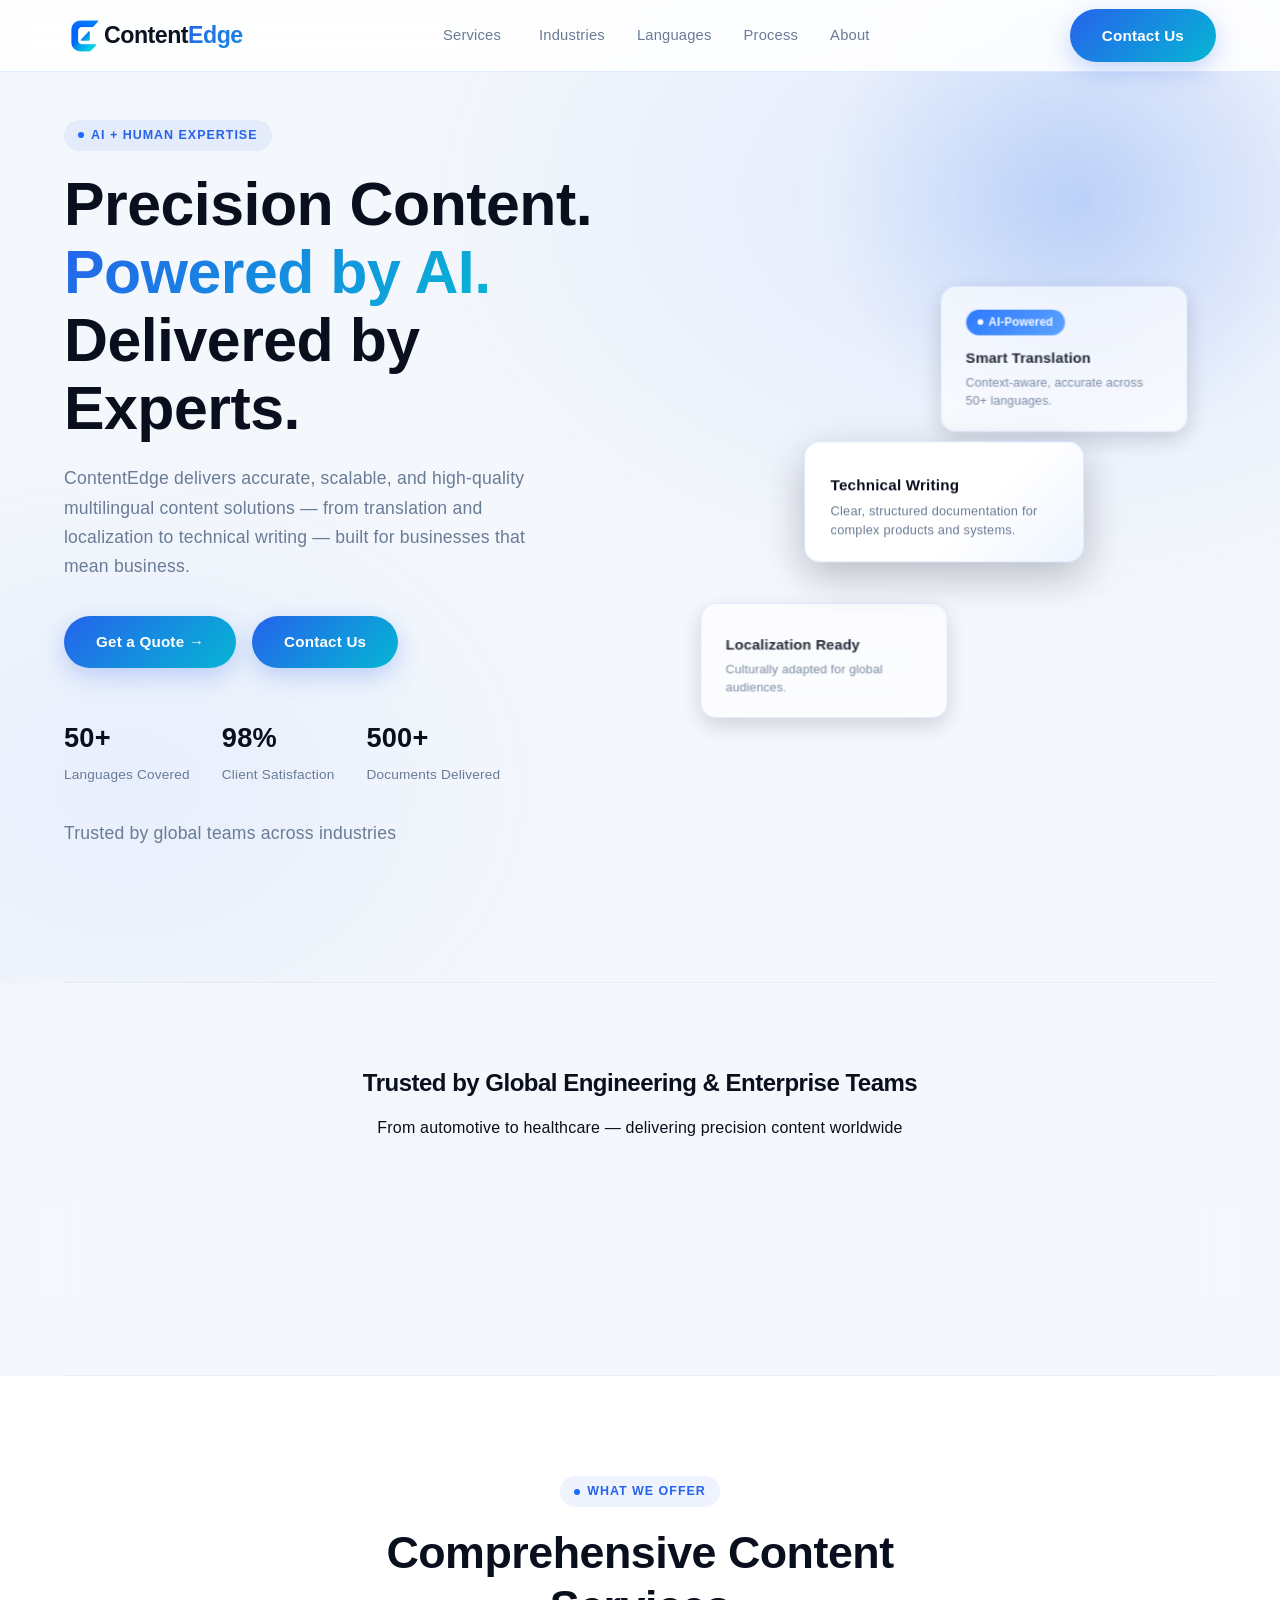
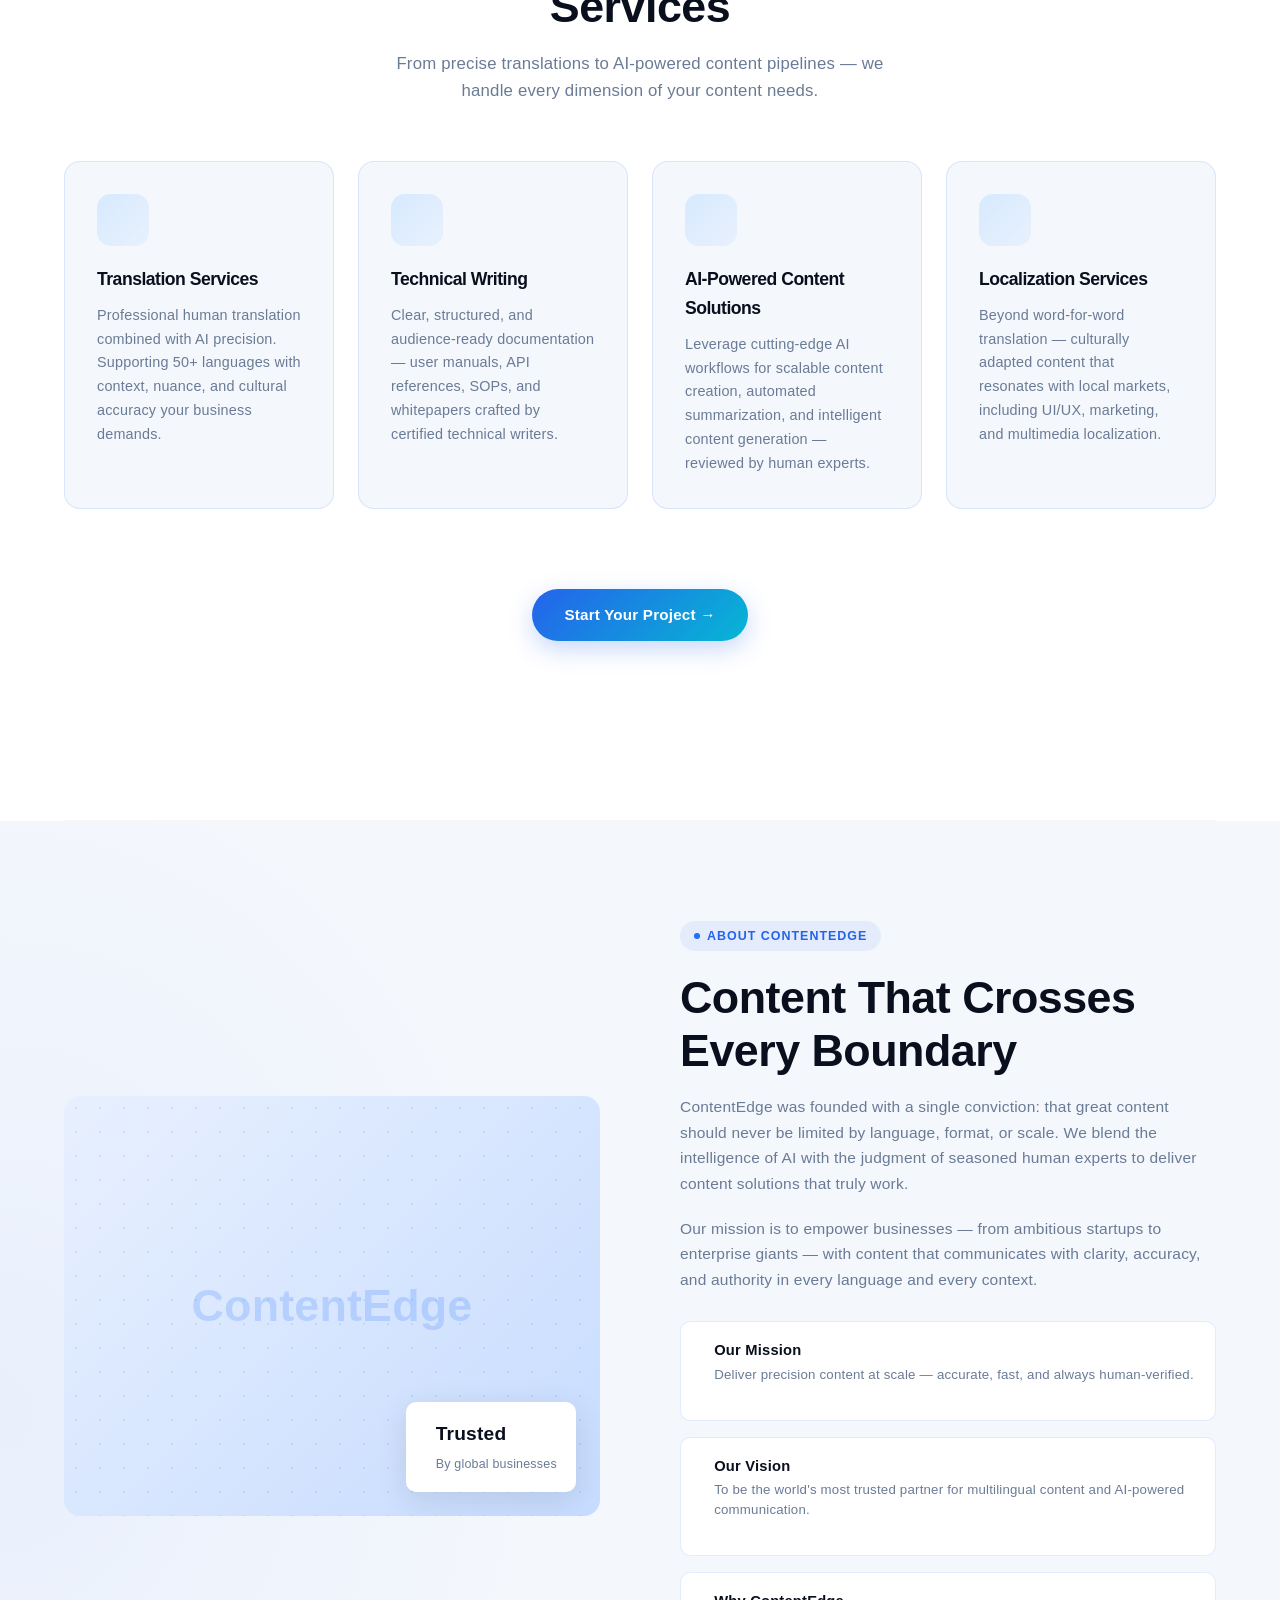
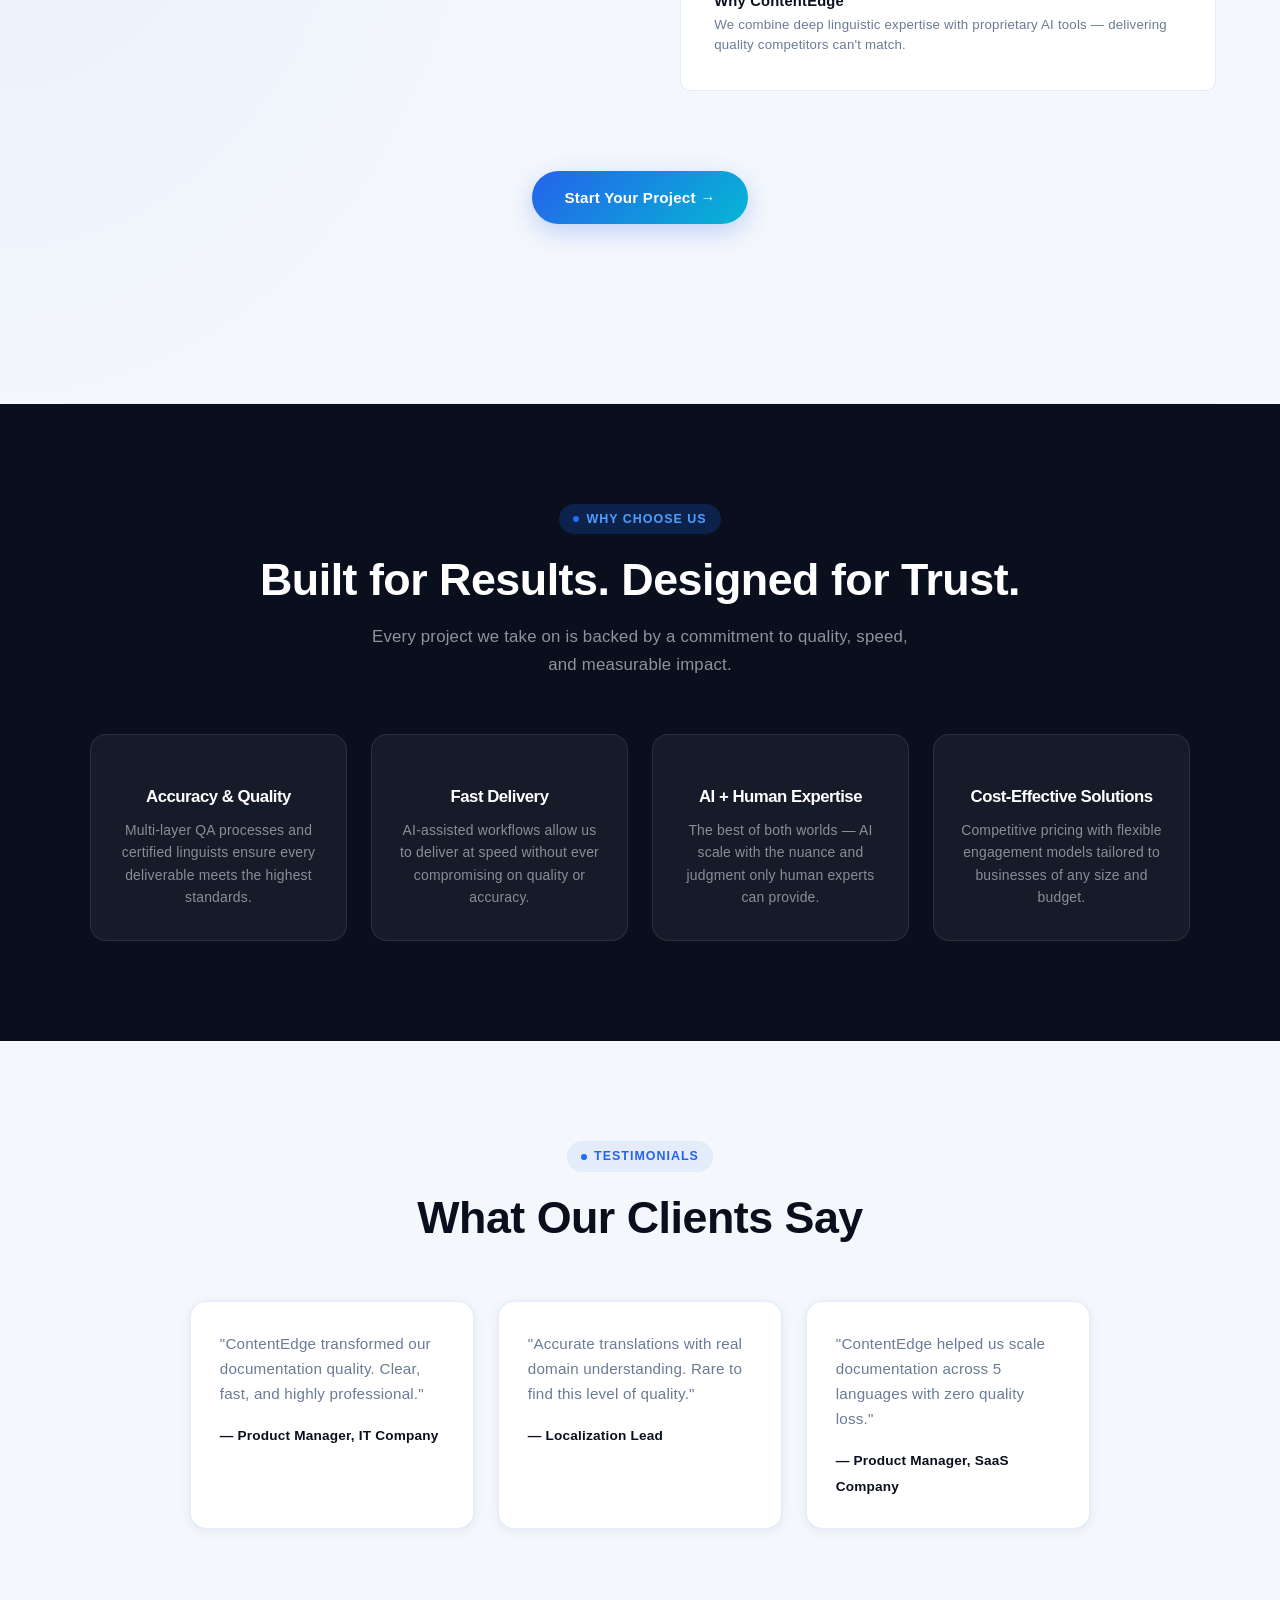
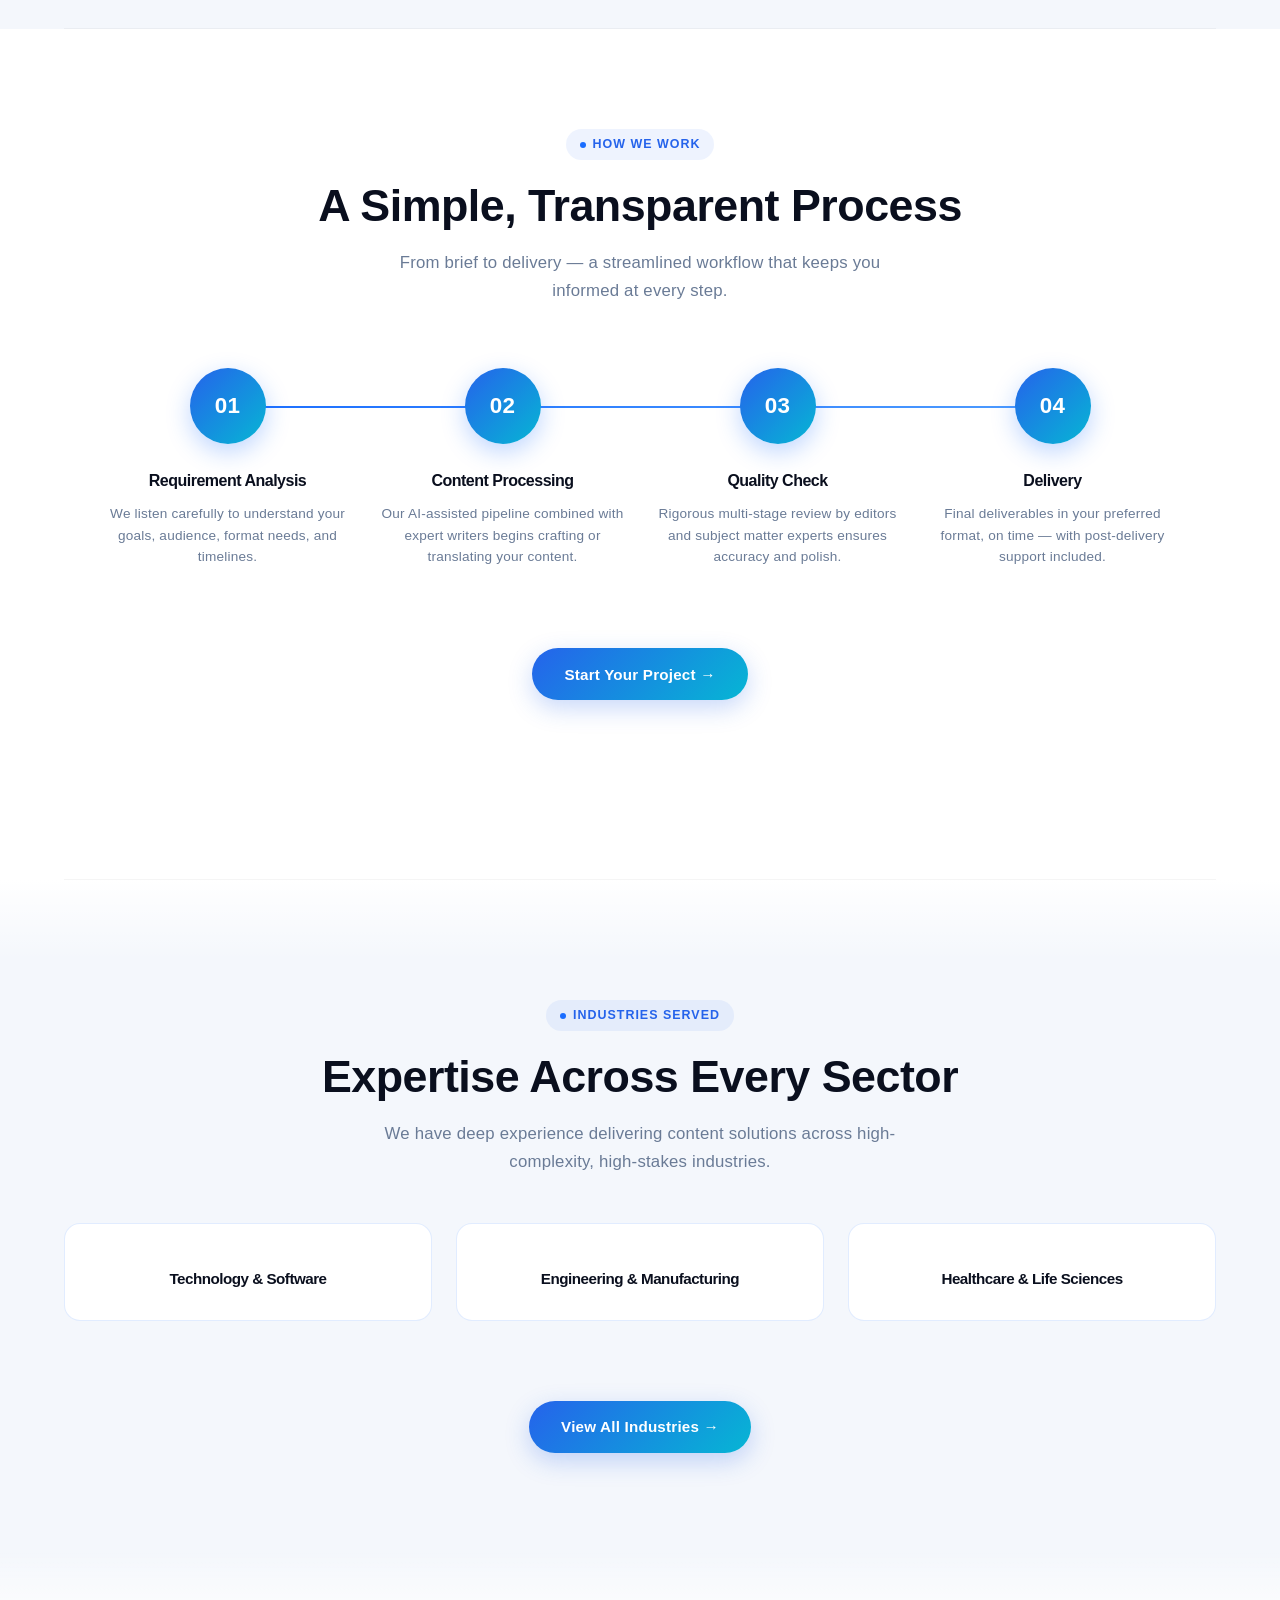
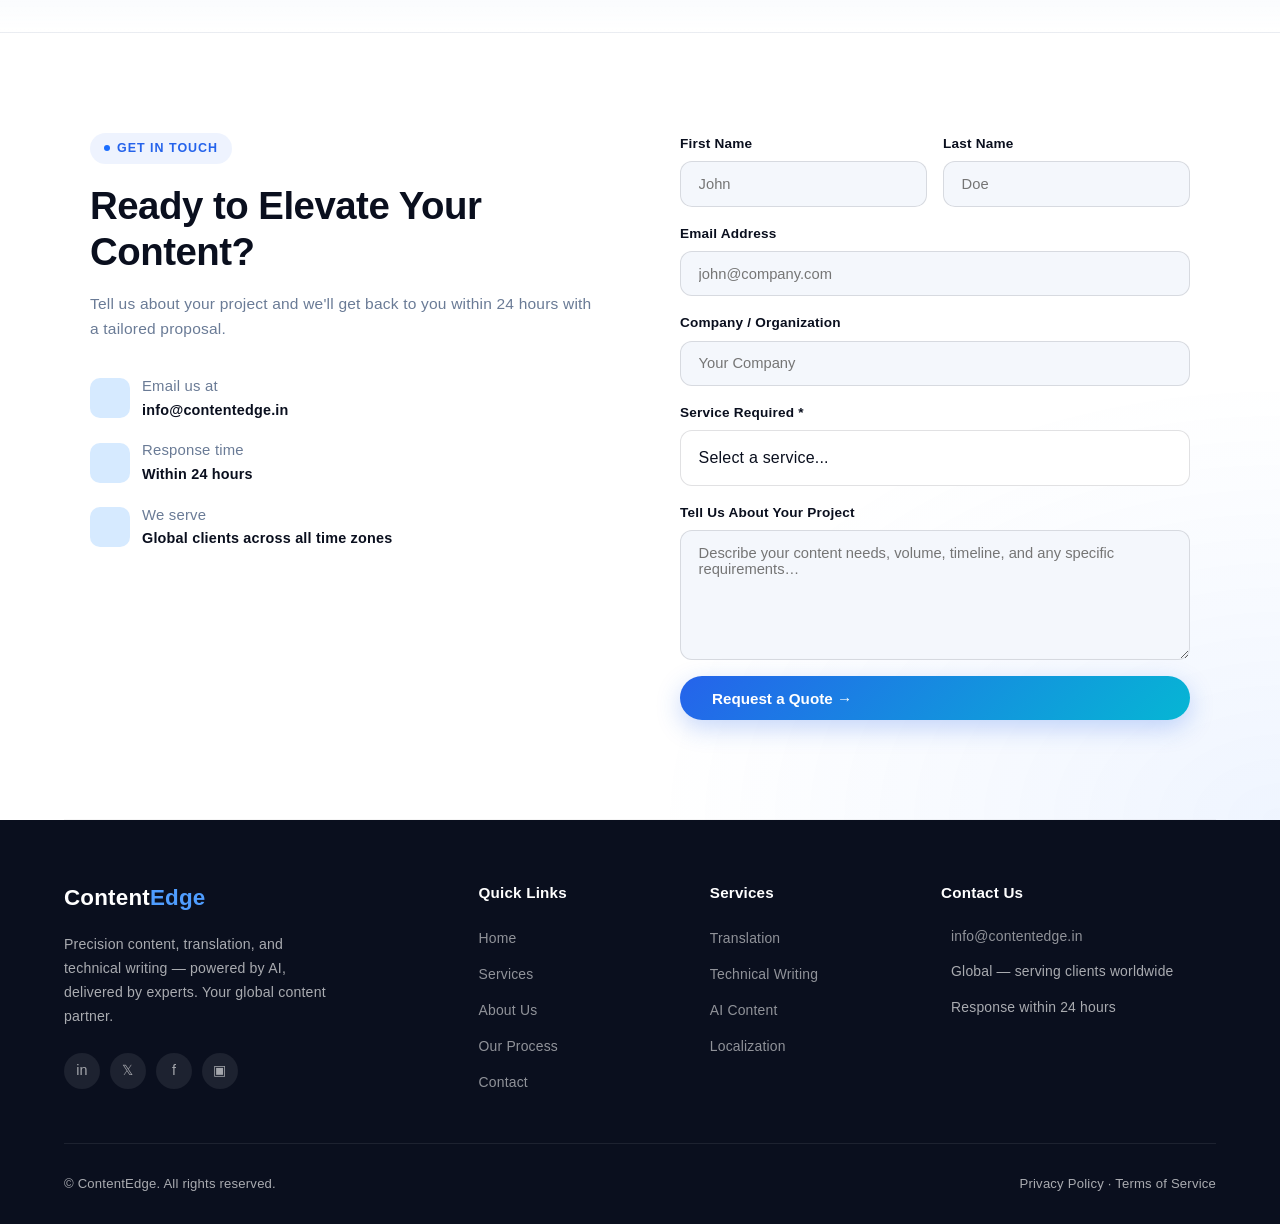
==== index.html @ 51965ccc "Update index.html" ====
<!DOCTYPE html>
<html lang="en">
<head>
  <meta charset="UTF-8" />
  <meta name="viewport" content="width=device-width, initial-scale=1.0" />
  <meta name="description" content="ContentEdge – Precision content, translation, and technical writing powered by AI and human expertise." />

  <!-- SEO + Open Graph -->
  <meta property="og:title" content="ContentEdge – AI-Powered Content Solutions">
  <meta property="og:description" content="Translation, technical writing, and AI content services.">
  <meta property="og:type" content="website">
  <meta property="og:url" content="https://contentedge.in">

  <title>ContentEdge – Precision Content, Powered by AI</title>
  <meta property="og:image" content="https://contentedge.in/assets/og-image.jpg">
  <link rel="icon" type="image/svg+xml" href="assets/favicon.svg">
  <link rel="icon" type="image/png" href="assets/favicon.png">
  <link rel="canonical" href="https://contentedge.in">
  <link href="https://api.fontshare.com/v2/css?f[]=satoshi@400,500,700,900&display=swap" rel="stylesheet">
  <link rel="stylesheet" href="styles.css" />
  <script src="https://unpkg.com/lucide@latest" defer></script>
  <!-- Emoji Picker Library -->
  <script type="module" src="https://cdn.jsdelivr.net/npm/emoji-picker-element@^1/index.js"></script>
</head>
<body>
  <!-- Your main Header -->
<div id="header"></div>

<main>
  <!-- ══ HERO ══ -->
  <section id="home">
    <div class="hero-inner">
      <div class="hero-text">
        <div class="tag">AI + Human Expertise</div>
        <h1>Precision Content.<br /><em>Powered by AI.</em><br />Delivered by Experts.</h1>
        <p>ContentEdge delivers accurate, scalable, and high-quality multilingual content solutions — from translation and localization to technical writing — built for businesses that mean business.</p>
        <div class="hero-btns">
          <a href="#contact" class="btn-primary">Get a Quote →</a>
          <a href="#contact" class="btn-primary">Contact Us</a>
        </div>
        <div class="hero-stats">
          <div class="hero-stat"><strong>50+</strong><span>Languages Covered</span></div>
          <div class="hero-stat"><strong>98%</strong><span>Client Satisfaction</span></div>
          <div class="hero-stat"><strong>500+</strong><span>Documents Delivered</span></div>
        </div>
        <p class="text-sm mt-2">Trusted by global teams across industries</p>
      </div>
      <div class="hero-visual">
        <div class="hero-card-stack">
          <div class="hcard hcard-float1">
            <div class="pill-badge">AI-Powered</div>
            <h4>Smart Translation</h4>
            <p>Context-aware, accurate across 50+ languages.</p>
          </div>
          <div class="hcard hcard-main">
            <div class="hcard-icon"><i data-lucide="file-text"></i></div>
            <h4>Technical Writing</h4>
            <p>Clear, structured documentation for complex products and systems.</p>
          </div>
          <div class="hcard hcard-float2">
            <div class="hcard-icon"><i data-lucide="globe"></i></div>
            <h4>Localization Ready</h4>
            <p>Culturally adapted for global audiences.</p>
          </div>
        </div>
      </div>
    </div>
  </section>

  <!-- ══ LOGO-SECTION ══ -->

  <section class="logo-section">
    <h2>Trusted by Global Engineering & Enterprise Teams</h2>
    <p class="logo-sub">
      From automotive to healthcare — delivering precision content worldwide
    </p>

    <div class="carousel">
      <div class="track" id="logoTrack">

        <div class="logo"><img src="assets/logos/abb.svg" alt=""></div>
        <div class="logo"><img src="assets/logos/cat.svg" alt=""></div>
        <div class="logo"><img src="assets/logos/cummins.svg" alt=""></div>
        <div class="logo"><img src="assets/logos/ge_healthcare.svg" alt=""></div>
        <div class="logo"><img src="assets/logos/konecranes.svg" alt=""></div>
        <div class="logo"><img src="assets/logos/philips.svg" alt=""></div>
        <div class="logo"><img src="assets/logos/rockwell_automation.svg" alt=""></div>
        <div class="logo"><img src="assets/logos/siemens.svg" alt=""></div>
        <div class="logo"><img src="assets/logos/tcs.svg" alt=""></div>
        <div class="logo"><img src="assets/logos/mahindra.svg" alt=""></div>
        <div class="logo"><img src="assets/logos/tata.svg" alt=""></div>

      </div>
    </div>
  </section>                                   

  <!-- ══ SERVICES ══ -->
  <section id="services">
    <div class="services-header reveal">
      <div class="tag">What We Offer</div>
      <h2 class="section-title">Comprehensive Content Services</h2>
      <p class="section-sub">From precise translations to AI-powered content pipelines — we handle every dimension of your content needs.</p>
    </div>
    <div class="services-grid">
      <div class="service-card reveal reveal-delay-1">
        <div class="service-icon"><i data-lucide="globe"></i></div>
        <h3>Translation Services</h3>
        <p>Professional human translation combined with AI precision. Supporting 50+ languages with context, nuance, and cultural accuracy your business demands.</p>
      </div>
      <div class="service-card reveal reveal-delay-2">
        <div class="service-icon"><i data-lucide="file-text"></i></div>
        <h3>Technical Writing</h3>
        <p>Clear, structured, and audience-ready documentation — user manuals, API references, SOPs, and whitepapers crafted by certified technical writers.</p>
      </div>
      <div class="service-card reveal reveal-delay-3">
        <div class="service-icon"><i data-lucide="cpu"></i></div>
        <h3>AI-Powered Content Solutions</h3>
        <p>Leverage cutting-edge AI workflows for scalable content creation, automated summarization, and intelligent content generation — reviewed by human experts.</p>
      </div>
      <div class="service-card reveal reveal-delay-4">
        <div class="service-icon"><i data-lucide="target"></i></div>
        <h3>Localization Services</h3>
        <p>Beyond word-for-word translation — culturally adapted content that resonates with local markets, including UI/UX, marketing, and multimedia localization.</p>
      </div>
    </div>
    <div class="cta-block">
      <a href="#contact" class="btn-primary">Start Your Project →</a>
    </div>
  </section>

  <!-- ══ ABOUT ══ -->
  <section id="about">
    <div class="about-inner">
      <div class="about-visual reveal">
        <div class="about-img-wrap">
          <div class="about-pattern"></div>
          <div class="about-logo-main">ContentEdge</div>
          <div class="about-badge">
            <div class="about-badge-icon"><i data-lucide="award"></i></div>
            <div>
              <strong>Trusted</strong>
              <span>By global businesses</span>
            </div>
          </div>
        </div>
      </div>
      <div class="about-text reveal reveal-delay-2">
        <div class="tag">About ContentEdge</div>
        <h2 class="section-title">Content That Crosses Every Boundary</h2>
        <p>ContentEdge was founded with a single conviction: that great content should never be limited by language, format, or scale. We blend the intelligence of AI with the judgment of seasoned human experts to deliver content solutions that truly work.</p>
        <p>Our mission is to empower businesses — from ambitious startups to enterprise giants — with content that communicates with clarity, accuracy, and authority in every language and every context.</p>
        <div class="about-pillars">
          <div class="pillar">
            <div class="about-badge-icon"><i data-lucide="target"></i></div>
            <div>
              <h4>Our Mission</h4>
              <p>Deliver precision content at scale — accurate, fast, and always human-verified.</p>
            </div>
          </div>
          <div class="pillar">
            <div class="about-badge-icon"><i data-lucide="telescope"></i></div>
            <div>
              <h4>Our Vision</h4>
              <p>To be the world's most trusted partner for multilingual content and AI-powered communication.</p>
            </div>
          </div>
          <div class="pillar">
            <div class="about-badge-icon"><i data-lucide="bot"></i></div>
            <div>
              <h4>Why ContentEdge</h4>
              <p>We combine deep linguistic expertise with proprietary AI tools — delivering quality competitors can't match.</p>
            </div>
          </div>
        </div>
      </div>
    </div>
    <div class="cta-block">
      <a href="#contact" class="btn-primary">Start Your Project →</a>
    </div>
  </section>

  <!-- ══ WHY CHOOSE US ══ -->
  <section id="why">
    <div class="why-header reveal">
      <div class="tag">Why Choose Us</div>
      <h2 class="section-title">Built for Results. Designed for Trust.</h2>
      <p class="section-sub">Every project we take on is backed by a commitment to quality, speed, and measurable impact.</p>
    </div>
    <div class="why-grid">
      <div class="why-card reveal reveal-delay-1">
        <div class="why-icon"><i data-lucide="check-circle"></i></div>
        <h3>Accuracy & Quality</h3>
        <p>Multi-layer QA processes and certified linguists ensure every deliverable meets the highest standards.</p>
      </div>
      <div class="why-card reveal reveal-delay-2">
        <div class="why-icon"><i data-lucide="bot"></i></div>
        <h3>Fast Delivery</h3>
        <p>AI-assisted workflows allow us to deliver at speed without ever compromising on quality or accuracy.</p>
      </div>
      <div class="why-card reveal reveal-delay-3">
        <div class="why-icon"><i data-lucide="cpu"></i><i data-lucide="plus"></i><i data-lucide="handshake"></i></div>
        <h3>AI + Human Expertise</h3>
        <p>The best of both worlds — AI scale with the nuance and judgment only human experts can provide.</p>
      </div>
      <div class="why-card reveal reveal-delay-4">
        <div class="why-icon"><i data-lucide="lightbulb"></i></div>
        <h3>Cost-Effective Solutions</h3>
        <p>Competitive pricing with flexible engagement models tailored to businesses of any size and budget.</p>
      </div>
    </div>
  </section>

  <!-- ══ TESTIMONIALS ══ -->
  <section id="testimonials">
    <div class="services-header">
      <div class="tag">Testimonials</div>
      <h2 class="section-title">What Our Clients Say</h2>
    </div>
    <div class="testimonials-grid">
      <div class="testimonial-card">
        <p>"ContentEdge transformed our documentation quality. Clear, fast, and highly professional."</p>
        <strong>— Product Manager, IT Company</strong>
      </div>
      <div class="testimonial-card">
        <p>"Accurate translations with real domain understanding. Rare to find this level of quality."</p>
        <strong>— Localization Lead</strong>
      </div>
      <div class="testimonial-card">
        <p>"ContentEdge helped us scale documentation across 5 languages with zero quality loss."</p>
        <strong>— Product Manager, SaaS Company</strong>
      </div>
    </div>
  </section>

  <!-- ══ PROCESS ══ -->
  <section id="process">
    <div class="process-header reveal">
      <div class="tag">How We Work</div>
      <h2 class="section-title">A Simple, Transparent Process</h2>
      <p class="section-sub">From brief to delivery — a streamlined workflow that keeps you informed at every step.</p>
    </div>
    <div class="process-steps">
      <div class="process-step reveal reveal-delay-1">
        <div class="step-num">01</div>
        <h3>Requirement Analysis</h3>
        <p>We listen carefully to understand your goals, audience, format needs, and timelines.</p>
      </div>
      <div class="process-step reveal reveal-delay-2">
        <div class="step-num">02</div>
        <h3>Content Processing</h3>
        <p>Our AI-assisted pipeline combined with expert writers begins crafting or translating your content.</p>
      </div>
      <div class="process-step reveal reveal-delay-3">
        <div class="step-num">03</div>
        <h3>Quality Check</h3>
        <p>Rigorous multi-stage review by editors and subject matter experts ensures accuracy and polish.</p>
      </div>
      <div class="process-step reveal reveal-delay-4">
        <div class="step-num">04</div>
        <h3>Delivery</h3>
        <p>Final deliverables in your preferred format, on time — with post-delivery support included.</p>
      </div>
    </div>
    <div class="cta-block">
      <a href="#contact" class="btn-primary">Start Your Project →</a>
    </div>
  </section>

  <!-- ══ INDUSTRIES ══ -->
  <section id="industries">
    <div class="industries-header reveal">
      <div class="tag">Industries Served</div>
      <h2 class="section-title">Expertise Across Every Sector</h2>
      <p class="section-sub">We have deep experience delivering content solutions across high-complexity, high-stakes industries.</p>
    </div>
    <div class="industries-grid">

    <div class="industry-card reveal reveal-delay-1">
      <div class="ind-icon"><i data-lucide="cpu"></i></div>
      <h3>Technology & Software</h3>
    </div>

    <div class="industry-card reveal reveal-delay-2">
      <div class="ind-icon"><i data-lucide="factory"></i></div>
      <h3>Engineering & Manufacturing</h3>
    </div>

    <div class="industry-card reveal reveal-delay-3">
      <div class="ind-icon"><i data-lucide="heart-pulse"></i></div>
      
      <h3>Healthcare & Life Sciences</h3>
    </div>

  </div>
  <div class="cta-block">
    <a href="/industries.html" class="btn-primary">View All Industries →</a>
  </div>
  </section>

  <!-- ══ CONTACT ══ -->
  <section id="contact">
    <div class="contact-inner">
      <div class="contact-info reveal">
        <div class="tag">Get in Touch</div>
        <h2 class="section-title max-w-400">Ready to Elevate Your Content?</h2>
        <p>Tell us about your project and we'll get back to you within 24 hours with a tailored proposal.</p>
        <div class="contact-detail">
          <div class="contact-detail-icon"><i data-lucide="mail"></i></div>
          <div>
            <span>Email us at</span>
            <strong><a href="mailto:info@contentedge.in" style="color:var(--navy);text-decoration:none">info@contentedge.in</a></strong>
          </div>
        </div>
        <div class="contact-detail">
          <div class="contact-detail-icon"><i data-lucide="clock"></i></div>
          <div>
            <span>Response time</span>
            <strong>Within 24 hours</strong>
          </div>
        </div>
        <div class="contact-detail">
          <div class="contact-detail-icon"><i data-lucide="globe"></i></div>
          <div>
            <span>We serve</span>
            <strong>Global clients across all time zones</strong>
          </div>
        </div>
      </div>
      <div class="reveal reveal-delay-2">
        <div class="contact-form" id="contactForm">
          <div class="form-row">
            <div class="form-group">
              <label for="fname">First Name</label>
              <input type="text" id="fname" placeholder="John" />
            </div>
            <div class="form-group">
              <label for="lname">Last Name</label>
              <input type="text" id="lname" placeholder="Doe" />
            </div>
          </div>
          <div class="form-group">
            <label for="email">Email Address</label>
            <input type="email" id="email" placeholder="john@company.com" />
          </div>
          <div class="form-group">
            <label for="company">Company / Organization</label>
            <input type="text" id="company" placeholder="Your Company" />
          </div>
          <div class="form-group">
            <label for="service">Service Required *</label>
            <div class="custom-select" id="serviceSelect">
            <div class="select-selected">Select a service...</div>
            <div class="select-options">
            <div data-value="Translation Services">Translation Services</div>
            <div data-value="Technical Writing">Technical Writing</div>
            <div data-value="AI-Powered Content Solutions">AI-Powered Content Solutions</div>
            <div data-value="Localization Services">Localization Services</div>
            <div data-value="Other / Multiple Services">Other / Multiple Services</div>
            </div>
            </div>
            <input type="hidden" id="service" name="service" required>
            </div>
          <div class="form-group">
            <label for="message">Tell Us About Your Project</label>
            <textarea id="message" placeholder="Describe your content needs, volume, timeline, and any specific requirements…"></textarea>
          </div>
          <button class="btn-primary" type="button" id="quoteBtn">Request a Quote →</button>
          <p id="formMsg" style="display:none;color:var(--blue);font-weight:600;font-size:0.92rem;margin-top:0.5rem;">
            ✅ Thank you! We'll be in touch within 24 hours.
          </p>
        </div>
      </div>
    </div>
  </section>
</main>
<div id="footer"></div>
<div id="chatbot"></div>
  <!-- Structured Data -->
  <script type="application/ld+json">
  {
    "@context": "https://schema.org",
    "@type": "Organization",
    "name": "ContentEdge",
    "url": "https://contentedge.in",
    "email": "info@contentedge.in"
  }
  </script>


  <!-- Your main JS -->
  <script type="module" src="../javascripts/files/chatbot.js"></script>
  <script type="module" src="../javascripts/files/core.js"></script>
  <script type="module" src="../javascripts/files/navbar.js"></script>
  <script type="module" src="../javascripts/files/animations.js"></script>
  <script type="module" src="../javascripts/files/carousel.js"></script>
  
  
</body>
</html>
---- styles.css ----
*, *::before, *::after { box-sizing: border-box; margin: 0; padding: 0; }

:root {
  --navy: #0a0f1e;
  --blue: #1a6dff;
  --blue-light: #4f9dff;
  --sky: #d6eaff;
  --offwhite: #f4f7fc;
  --muted: #6a7b96;
  --border: rgba(26,109,255,0.13);
  --card-bg: rgba(255,255,255,0.72);
  --shadow-sm: 0 2px 12px rgba(10,15,30,0.07);
  --shadow-md: 0 8px 32px rgba(10,15,30,0.11);
  --shadow-lg: 0 20px 60px rgba(10,15,30,0.14);
  --radius: 16px;
  --radius-sm: 10px;
  --transition: 0.35s cubic-bezier(0.4,0,0.2,1);
  --brand-gradient: linear-gradient(135deg, #2563EB, #06B6D4);
  /* Chatbot vars */
  --ce-navy:       #0a0f1e;
  --ce-blue:       #1a6dff;
  --ce-blue-mid:   #2563EB;
  --ce-cyan:       #06B6D4;
  --ce-sky:        #d6eaff;
  --ce-offwhite:   #f4f7fc;
  --ce-muted:      #6a7b96;
  --ce-border:     rgba(26, 109, 255, 0.12);
  --ce-gradient:   linear-gradient(135deg, #2563EB 0%, #06B6D4 100%);
  --ce-shadow-sm:  0 2px 12px rgba(10, 15, 30, 0.07);
  --ce-shadow-md:  0 8px 32px rgba(10, 15, 30, 0.13);
  --ce-shadow-lg:  0 24px 64px rgba(10, 15, 30, 0.18);
  --ce-w:          400px;
  --ce-h:          600px;
  --ce-r:          16px;
  --ce-r-sm:       12px;
}

html { scroll-behavior: smooth; }

body {
  font-family: 'Satoshi', -apple-system, BlinkMacSystemFont, sans-serif;
  background: var(--offwhite);
  color: var(--navy);
  line-height: 1.65;
  overflow-x: hidden;
  letter-spacing: 0.2px;
}

/* ── NAV ── */
#mainNav {
  position: fixed;
  top: 0;
  left: 0;
  right: 0;
  z-index: 1000;
  display: flex;
  align-items: center;
  justify-content: space-between;
  padding: 0 5vw;
  height: 72px;
  background: rgba(255,255,255,0.88);
  backdrop-filter: blur(18px);
  border-bottom: 1px solid var(--border);
  transition: box-shadow 0.3s ease;
}

#mainNav.scrolled {
  box-shadow: var(--shadow-md);
}

.nav-logo {
  font-family: "Segoe UI", "Helvetica Neue", Arial, sans-serif;
  font-weight: 700;
  font-size: 1.45rem;
  color: #0B1220;
  text-decoration: none;
  letter-spacing: -0.5px;
  align-items: center;
  display: flex;
}
.logo-img {
  height: 40px; /* adjust based on your design */
  width: auto;
  display:block;
  align-items: center;
  opacity: 0;
  transform: translateY(12px);
  animation: velocityIn 0.7s cubic-bezier(0.16, 1, 0.3, 1) forwards;
  animation-delay: 0.25s;
}
@keyframes velocityIn {
  0% {
    opacity: 0;
    transform: translateY(12px);
  }
  70% {
    opacity: 0.7;
    transform: translateY(-2px);
  }
  100% {
    opacity: 1;
    transform: translateY(0);
  }
}

.nav-logo:hover .logo-img {
  transform: translateY(1px) scale(1.08);
  transition: transform 0.25s ease;
}
.nav-logo span {
  background: linear-gradient(135deg, #2563EB, #06B6D4);
  background-size: 200% 200%;
  animation: gradientShift 4s ease infinite;
  -webkit-background-clip: text;
  -webkit-text-fill-color: transparent;
}

@keyframes gradientShift {
  0% { background-position: 0% 50%; }
  50% { background-position: 100% 50%; }
  100% { background-position: 0% 50%; }
}
.nav-logo:hover span {
  filter: brightness(1.1);
}
.nav-links {
  display: flex;
  gap: 2rem;
  list-style: none;
}

.nav-links.open {
  height: calc(100vh - 72px);
}

.nav-links a {
  text-decoration: none;
  color: var(--muted);
  font-size: 0.92rem;
  font-weight: 500;
  transition: color var(--transition);
  position: relative;
}
.nav-links a::after {
  content: '';
  position: absolute;
  bottom: -6px;
  left: 0;
  width: 0%;
  height: 2px;
  background: var(--blue);
  transition: width 0.25s ease;
}
.nav-links a:hover { 
  color: var(--blue);
}
.nav-links a:hover::after {
  width: 100%;
}
.hamburger { display: none; flex-direction: column; gap: 5px; cursor: pointer; }
.hamburger span { display: block; width: 24px; height: 2px; background: var(--navy); border-radius: 2px; transition: var(--transition); }

/* ── SECTIONS ── */
section { padding: 100px 5vw; }

.tag {
  display: inline-flex;
  align-items: center;
  gap: 7px;
  background: rgba(37,99,235,0.08);
  color: #2563EB;
  font-size: 0.78rem;
  font-weight: 600;
  letter-spacing: 0.08em;
  text-transform: uppercase;
  padding: 5px 14px;
  border-radius: 50px;
  margin-bottom: 1.2rem;
}
.tag::before { content: ''; width: 6px; height: 6px; border-radius: 50%; background: var(--blue); }

h1, h2, h3 {
  font-family: "Segoe UI", "Helvetica Neue", Arial, sans-serif;
  font-weight: 800;
  letter-spacing: -0.5px;
}

.section-title {
  font-size: clamp(1.9rem, 3.5vw, 2.8rem);
  font-weight: 700; line-height: 1.2;
  color: var(--navy);
  margin-bottom: 1rem;
}
.section-sub {
  font-size: 1.05rem; color: var(--muted);
  max-width: 540px; margin-bottom: 3rem;
}

.btn-primary {
  display: inline-flex;
  align-items: center;
  gap: 8px;
  background: var(--brand-gradient);
  color: #fff;
  padding: 0.85rem 2rem;
  border-radius: 50px;
  font-weight: 600;
  font-size: 0.95rem;
  text-decoration: none;
  border: none;
  cursor: pointer;
  transition: transform var(--transition), box-shadow var(--transition);
  box-shadow: 0 8px 24px rgba(37,99,235,0.25);
  position: relative;
  overflow: hidden;
}
.btn-primary::after {
  content: '';
  position: absolute;
  width: 0;
  height: 0;
  background: rgba(255,255,255,0.25);
  border-radius: 50%;
  top: 50%;
  left: 50%;
  transform: translate(-50%, -50%);
  transition: width 0.4s ease, height 0.4s ease;
}
.btn-primary:hover::after {
  width: 200%;
  height: 500%;
}
.btn-primary:hover {transform: translateY(-2px) scale(1.02); box-shadow: 0 12px 32px rgba(37,99,255,0.35); }

/* ── HERO ── */
#home {
  min-height: 100vh;
  display: flex; align-items: center;
  padding-top: 120px;
  background:
    radial-gradient(ellipse 70% 60% at 80% 20%, rgba(26,109,255,0.09) 0%, transparent 70%),
    radial-gradient(ellipse 50% 50% at 10% 80%, rgba(26,109,255,0.06) 0%, transparent 70%),
    var(--offwhite);
  position: relative; overflow: hidden;
}

#home::before {
  content: '';
  position: absolute; top: -60px; right: -60px;
  width: 520px; height: 520px;
  border-radius: 50%;
  background: radial-gradient(circle, rgba(37,99,235,var(--intensity,0.2)), transparent 70%);
  pointer-events: none;
}

.hero-inner {
  display: grid; grid-template-columns: 1fr 1fr;
  gap: 4rem; align-items: center;
  max-width: 1200px; margin: 0 auto; width: 100%;
}

.hero-text h1 {
  font-size: clamp(2.4rem, 5vw, 3.8rem);
  font-weight: 700; line-height: 1.12;
  color: var(--navy); margin-bottom: 1.4rem;
}
.hero-text h1 em {
  font-style: normal;
  background: var(--brand-gradient);
  -webkit-background-clip: text;
  -webkit-text-fill-color: transparent;
}

.hero-text p {
  font-size: 1.1rem;
  color: var(--muted);
  max-width: 480px;
  margin-bottom: 2.2rem;
  font-weight: 300;
}

.hero-btns { display: flex; gap: 1rem; flex-wrap: wrap; }

.hero-stats {
  display: flex; gap: 2rem; margin-top: 3rem; flex-wrap: wrap;
}

.hero-stat strong {
  display: block;
  font-family: "Segoe UI", Arial, sans-serif;
  font-size: 1.7rem; font-weight: 800; color: var(--navy);
}
.hero-stat span { font-size: 0.85rem; color: var(--muted); font-weight: 400; }

/* Hero visual */
.hero-visual {
  position: relative; display: flex; justify-content: center; align-items: center;
}
.hero-card-stack {
  position: relative; width: 420px; height: 420px; perspective: 1000px;
}
.hcard {
  position: absolute;
  overflow: hidden;
  background: var(--card-bg);
  backdrop-filter: blur(20px);
  border: 1px solid var(--border);
  border-radius: var(--radius);
  box-shadow:
    calc(var(--sx, 0px)) calc(var(--sy, 8px)) 24px rgba(10,15,30,0.18);
  padding: 1.4rem 1.6rem;
  transition: transform 0.15s ease-out;
  will-change: transform;
  transform-style: preserve-3d;
}
.hcard::before {
  content: "";
  position: absolute;
  top: var(--y, 50%);
  left: var(--x, 50%);
  transform: translate(-50%, -50%);
  width: var(--size, 180px);
  height: var(--size, 180px);
  background: radial-gradient(circle, rgba(26,109,255,var(--intensity,0.2)), transparent 70%);
  pointer-events: none;
  transition: opacity 0.15s ease;
  opacity: 0;
}
.hcard:hover::before {
  opacity: 1;
}
.hcard-main {
  width: 280px;
  top: 50%;
  left: 50%;
  transform: translate(-50%, -50%);
  transform-origin: center;
  animation: floatMain 6s ease-in-out infinite;
  background: linear-gradient(135deg, #fff 60%, #eef4ff);
  box-shadow:
    calc(var(--sx, 0px)) calc(var(--sy, 14px)) 40px rgba(10,15,30,0.25);
  z-index: 2;
}

.hcard-float1 {
  width: 260px;
  top: -10px;
  right: -40px;
  transform: scale(0.95);
  opacity: 0.9;
  z-index: 1;
  animation: float1 4s ease-in-out infinite;
}

.hcard-float2 {
  width: 260px;
  bottom: -10px;
  left: -40px;
  transform: scale(0.95);
  opacity: 0.9;
  z-index: 1;
  animation: float2 5s ease-in-out infinite;
}

@keyframes floatMain { 0%, 100% { transform: translate(-50%, -50%) translateY(0); } 50% { transform: translate(-50%, -50%) translateY(-6px); } }
@keyframes float1 { 0%,100%{transform:translateY(0)} 50%{transform:translateY(-12px)} }
@keyframes float2 { 0%,100%{transform:translateY(0)} 50%{transform:translateY(10px)} }

.hcard-icon { font-size: 1.6rem; margin-bottom: 0.5rem; }
.hcard-icon svg {
  width: 22px;
  height: 22px;
  color: #2563EB;
}
.hcard h4 { font-family: "Segoe UI", Arial, sans-serif; font-size: 0.95rem; font-weight: 700; color: var(--navy); margin-bottom: 0.2rem; }
.hcard p { font-size: 0.8rem; color: var(--muted); line-height: 1.5; }

.pill-badge {
  display: inline-flex; align-items: center; gap: 6px;
  background: linear-gradient(135deg, var(--blue), var(--blue-light));
  color: #fff; border-radius: 50px;
  padding: 4px 12px; font-size: 0.75rem; font-weight: 600;
  margin-bottom: 0.7rem;
}
.pill-badge::before {
  content: '';
  width: 6px;
  height: 6px;
  background: #fff;
  border-radius: 50%;
}

/* ── SERVICES ── */
#services { background: #fff; }
.services-header { max-width: 600px; margin: 0 auto 3.5rem; text-align: center; }
.services-header .section-sub { margin: 0 auto; }

.services-grid {
  display: grid;
  grid-template-columns: repeat(auto-fit, minmax(260px, 1fr));
  gap: 1.5rem; max-width: 1200px; margin: 0 auto;
}
.service-card {
  background: var(--offwhite);
  border: 1px solid var(--border);
  border-radius: var(--radius);
  padding: 2rem;
  transition: transform var(--transition), box-shadow var(--transition), background var(--transition);
  position: relative; overflow: hidden;
}
.service-card::before {
  content: '';
  position: absolute; top: 0; left: 0; right: 0; height: 3px;
  background: var(--brand-gradient);
  transform: scaleX(0); transform-origin: left;
  transition: transform var(--transition);
}
.service-card:hover::before { 
  transform: scaleX(1); 
}
.service-card:hover { 
  transform: translateY(-6px) scale(1.01); 
  box-shadow: var(--shadow-lg); 
  background: #fff;
}

.service-card:hover .service-icon {
  transform: scale(1.08);
}
.service-icon {
  width: 52px; height: 52px; border-radius: 14px;
  background: linear-gradient(135deg, var(--sky), rgba(26,109,255,0.05));
  display: flex; align-items: center; justify-content: center;
  font-size: 1.5rem; margin-bottom: 1.2rem;
  transition: transform 0.25s ease;
}
.service-icon svg {
  width: 24px;
  height: 24px;
  stroke-width: 2;
  color: #2563EB;
}
.service-card h3 { font-size: 1.1rem; font-weight: 700; margin-bottom: 0.6rem; }
.service-card p { font-size: 0.9rem; color: var(--muted); line-height: 1.65; }

/* ── ABOUT ── */
#about {
  background:
    radial-gradient(ellipse 60% 80% at 0% 50%, rgba(26,109,255,0.05) 0%, transparent 70%),
    var(--offwhite);
}
.about-inner {
  display: grid; grid-template-columns: 1fr 1fr;
  gap: 5rem; align-items: center;
  max-width: 1200px; margin: 0 auto;
}
.about-visual {
  position: relative;
}
.about-img-wrap {
  border-radius: var(--radius);
  background: linear-gradient(135deg, #e8f0fe 0%, #c7dcff 100%);
  height: 420px;
  display: flex; align-items: center; justify-content: center;
  position: relative; overflow: hidden;
}
.about-pattern {
  position: absolute; inset: 0;
  background-image: radial-gradient(rgba(26,109,255,0.12) 1px, transparent 1px);
  background-size: 24px 24px;
}
.about-badge {
  position: absolute; bottom: 24px; right: 24px;
  background: #fff; border-radius: var(--radius-sm);
  padding: 1rem 1.2rem; box-shadow: var(--shadow-md);
  display: flex; align-items: center; gap: 10px;
}
.about-badge-icon { font-size: 1.8rem; }
.about-badge strong { display: block; font-family: "Segoe UI", Arial, sans-serif; font-size: 1.2rem; font-weight: 800; color: var(--navy); }
.about-badge span { font-size: 0.78rem; color: var(--muted); }

.about-logo-main {
  font-family: "Segoe UI", Arial, sans-serif;
  font-size: 2.8rem; font-weight: 800;
  color: var(--blue); opacity: 0.18;
  position: relative; z-index: 1;
  user-select: none;
}

.about-text .section-title { margin-bottom: 1rem; }
.about-text p { color: var(--muted); margin-bottom: 1.2rem; font-size: 0.97rem; }

.about-pillars { display: flex; flex-direction: column; gap: 1rem; margin-top: 1.8rem; }
.pillar {
  display: flex; gap: 14px; align-items: flex-start;
  background: #fff; border: 1px solid var(--border);
  border-radius: var(--radius-sm); padding: 1rem 1.2rem;
  transition: box-shadow var(--transition);
}
.pillar:hover { box-shadow: var(--shadow-sm); }
.pillar h4 { font-size: 0.92rem; font-weight: 700; margin-bottom: 2px; }
.pillar p { font-size: 0.83rem; color: var(--muted); line-height: 1.5; }

/* ── WHY CHOOSE US ── */
#why { background: var(--navy); color: #fff; }
.why-header { text-align: center; margin-bottom: 3.5rem; }
.why-header .section-title { color: #fff; }
.why-header .section-sub { color: rgba(255,255,255,0.55); margin: 0 auto; }
.why-header .tag { background: rgba(26,109,255,0.2); color: var(--blue-light); }
.why-grid {
  display: grid; grid-template-columns: repeat(auto-fit, minmax(220px, 1fr));
  gap: 1.5rem; max-width: 1100px; margin: 0 auto;
}
.why-card {
  background: rgba(255,255,255,0.05);
  border: 1px solid rgba(255,255,255,0.09);
  border-radius: var(--radius);
  padding: 2rem 1.6rem;
  transition: background var(--transition), transform var(--transition);
  text-align: center;
}
.why-card:hover { background: rgba(255, 255, 255, 0.253); transform: translateY(-4px); }
.why-icon { font-size: 2rem; margin-bottom: 1rem; }
.why-card h3 { font-size: 1.05rem; font-weight: 700; margin-bottom: 0.5rem; color: #fff; }
.why-card p { font-size: 0.87rem; color: rgba(255,255,255,0.5); line-height: 1.6; }

/* ── TESTIMONIALS ── */
#testimonials {
  background: var(--offwhite);
}

.testimonials-grid {
  display: grid;
  grid-template-columns: repeat(auto-fit, minmax(260px, 1fr));
  gap: 1.5rem;
  max-width: 900px;
  margin: 0 auto;
}

.testimonial-card {
  background: #fff;
  padding: 1.8rem;
  border-radius: var(--radius);
  border: 1px solid var(--border);
  box-shadow: var(--shadow-sm);
}

.testimonial-card p {
  font-size: 0.95rem;
  color: var(--muted);
  margin-bottom: 1rem;
}

.testimonial-card strong {
  font-size: 0.85rem;
  color: var(--navy);
}

/* ── PROCESS ── */
#process { background: #fff; }
.process-header { text-align: center; margin-bottom: 4rem; }
.process-header .section-sub { margin: 0 auto; }

.process-steps {
  display: grid; grid-template-columns: repeat(auto-fit, minmax(200px, 1fr));
  gap: 0; max-width: 1100px; margin: 0 auto;
  position: relative;
}
.process-steps::before {
  content: '';
  position: absolute; top: 38px; left: 10%; right: 10%; height: 2px;
  background: linear-gradient(90deg, var(--blue), var(--blue-light));
  z-index: 0;
}
.process-step {
  text-align: center; padding: 0 1rem; position: relative; z-index: 1;
}
.step-num {
  width: 76px; height: 76px; border-radius: 50%;
  background: var(--brand-gradient);
  color: #fff; font-family: "Segoe UI", Arial, sans-serif;
  font-size: 1.4rem; font-weight: 800;
  display: flex; align-items: center; justify-content: center;
  margin: 0 auto 1.5rem;
  box-shadow: 0 8px 24px rgba(26,109,255,0.28);
  transition: transform var(--transition);
}
.process-step:hover .step-num { 
  transform: scale(1.1); 
}
.process-step h3 { 
  font-size: 1rem; 
  font-weight: 700; 
  margin-bottom: 0.5rem; 
}
.process-step p { 
  font-size: 0.85rem; 
  color: var(--muted); 
  line-height: 1.6; 
}

/* ── INDUSTRIES ── */
#industries {
  background: var(--offwhite);
}
.industries-header { 
  text-align: center; 
  margin-bottom: 3rem; 
}
.industries-header .section-sub { 
  margin: 0 auto; 
}

.industries-grid {
  display: grid; 
  grid-template-columns: repeat(auto-fit, minmax(260px, 1fr));
  gap: 24px; 
  max-width: 1200px; 
  margin: 0 auto;
}
.industry-card {
  background: #fff; border: 1px solid var(--border);
  border-radius: var(--radius);
  padding: 1.8rem 1.4rem;
  text-align: center;
  transition: transform var(--transition), box-shadow var(--transition), border-color var(--transition);
}
.ind-icon svg {
  width: 28px;
  height: 28px;
  color: #2563EB;
}
.industry-card:hover { 
  transform: translateY(-6px)scale(1.01); 
  box-shadow: var(--shadow-md); 
  border-color: var(--blue-light); 
}
.industry-card .ind-icon { 
  font-size: 2.2rem; 
  margin-bottom: 0.8rem; 
}
.industry-card h3 { 
  font-size: 0.95rem; 
  font-weight: 700; 
}


/* ── CONTACT ── */
#contact {
  background:
    radial-gradient(ellipse 70% 80% at 100% 100%, rgba(26,109,255,0.07) 0%, transparent 70%),
    #fff;
}
.contact-inner {
  display: grid; grid-template-columns: 1fr 1fr;
  gap: 5rem; align-items: start;
  max-width: 1100px; margin: 0 auto;
}
.contact-info h2 { font-size: clamp(1.7rem,3vw,2.4rem); font-weight: 800; margin-bottom: 1rem; }
.contact-info p { color: var(--muted); font-size: 0.97rem; margin-bottom: 2rem; }
.contact-detail {
  display: flex; gap: 12px; align-items: center;
  margin-bottom: 1rem; font-size: 0.93rem;
}
.contact-detail-icon {
  width: 40px; height: 40px; border-radius: 10px;
  background: var(--sky); display: flex; align-items: center; justify-content: center;
  font-size: 1.1rem; flex-shrink: 0;
}
.contact-detail-icon svg {
  width: 18px;
  height: 18px;
  color: #2563EB;
}
.contact-detail span { color: var(--muted); }
.contact-detail strong { display: block; color: var(--navy); font-size: 0.9rem; }

.contact-form { display: flex; flex-direction: column; gap: 1rem; }
.form-group { display: flex; flex-direction: column; gap: 6px; }
.form-group label { font-size: 0.85rem; font-weight: 600; color: var(--navy); }
.form-group input,
.form-group textarea {
  padding: 0.85rem 1.1rem;
  border: 1.5px solid rgba(10,15,30,0.12);
  border-radius: 12px;
  font-family: inherit;
  font-size: 0.92rem;
  color: var(--navy);
  background: var(--offwhite);
  transition: border-color 0.25s ease, box-shadow 0.25s ease;
}
.form-group select {
  appearance: none;
  -webkit-appearance: none;
  -moz-appearance: none;
  padding: 0.85rem 2.5rem 0.85rem 1.1rem;
  border: 1.5px solid rgba(10,15,30,0.12);
  border-radius: 12px;
  font-family: inherit;
  font-size: 0.92rem;
  color: var(--navy);
  background: #fff;
  cursor: pointer;
  transition: all 0.2s ease;
  background-image: url("data:image/svg+xml,%3Csvg width='20' height='20' viewBox='0 0 20 20' fill='none' xmlns='http://www.w3.org/2000/svg'%3E%3Cpath d='M5 7L10 12L15 7' stroke='%232563EB' stroke-width='2' stroke-linecap='round' stroke-linejoin='round'/%3E%3C/svg%3E");
  background-repeat: no-repeat;
  background-position: right 0.8rem center;
  background-size: 16px;
}
.form-group select:focus {
  border-color: #2563EB;
  box-shadow: 0 0 0 3px rgba(37,99,235,0.15);
  outline: none;
}
.form-group select:hover {
  border-color: rgba(37,99,235,0.4);
}
.form-group input:focus,
.form-group textarea:focus {
  border-color: var(--blue);
  box-shadow: 0 0 0 3px rgba(26,109,255,0.12);
  background: #fff;
}
.form-group textarea { resize: vertical; min-height: 130px; }

.form-row { display: grid; grid-template-columns: 1fr 1fr; gap: 1rem; }

.form-submit {
  background: linear-gradient(135deg, var(--blue), var(--blue-light));
  color: #fff; border: none; border-radius: 50px;
  padding: 1rem 2.4rem; font-family: "Segoe UI", Arial, sans-serif;
  font-size: 1rem; font-weight: 700; cursor: pointer;
  transition: transform var(--transition), box-shadow var(--transition);
  box-shadow: 0 6px 24px rgba(26,109,255,0.28);
  align-self: flex-start;
}
.form-submit:hover { transform: translateY(-2px); box-shadow: 0 10px 32px rgba(26,109,255,0.38); }

/* ── FOOTER ── */
footer {
  background: var(--navy);
  color: rgba(255,255,255,0.65);
  padding: 60px 5vw 30px;
}
.footer-inner {
  display: grid; grid-template-columns: 2fr 1fr 1fr 1.5fr;
  gap: 3rem; max-width: 1200px; margin: 0 auto;
  padding-bottom: 3rem;
  border-bottom: 1px solid rgba(255,255,255,0.08);
}
.footer-brand p { font-size: 0.88rem; line-height: 1.7; margin-top: 1rem; max-width: 280px; }
.footer-logo {
  font-family: "Segoe UI", "Helvetica Neue", Arial, sans-serif; font-weight: 800;
  font-size: 1.4rem; color: #fff;
}
.footer-logo span { color: var(--blue-light); }

.footer-social { display: flex; gap: 10px; margin-top: 1.5rem; }
.social-btn {
  width: 36px; height: 36px; border-radius: 50%;
  background: rgba(255,255,255,0.08);
  display: flex; align-items: center; justify-content: center;
  font-size: 0.9rem; text-decoration: none; color: rgba(255,255,255,0.6);
  transition: background var(--transition), color var(--transition);
}
.social-btn:hover { background: var(--blue); color: #fff; }

.footer-col h4 {
  font-family: "Segoe UI", Arial, sans-serif; font-weight: 700;
  color: #fff; font-size: 0.95rem; margin-bottom: 1.2rem;
}
.footer-col ul { list-style: none; display: flex; flex-direction: column; gap: 0.6rem; }
.footer-col ul a {
  text-decoration: none; color: rgba(255,255,255,0.55);
  font-size: 0.87rem; transition: color var(--transition);
}
.footer-col ul a:hover { color: var(--blue-light); }

.footer-contact-item { display: flex; gap: 10px; align-items: flex-start; margin-bottom: 0.8rem; font-size: 0.87rem; }
.footer-contact-item .fc-icon svg {
  width: 16px;
  height: 16px;
  color: var(--blue-light);
}

.footer-bottom {
  max-width: 1200px; margin: 1.8rem auto 0;
  display: flex; justify-content: space-between; align-items: center;
  font-size: 0.82rem; flex-wrap: wrap; gap: 0.5rem;
}

/* ── ANIMATIONS ── */
.cta-block {
  text-align: center;
  margin: 5rem 0;
}
.reveal {
  opacity: 0; transform: translateY(16px);
  transition: opacity 0.6s ease, transform 0.6s ease;
}
.reveal.visible { opacity: 1; transform: translateY(0); }
.reveal-delay-1 { transition-delay: 0.05s; }
.reveal-delay-2 { transition-delay: 0.1s; }
.reveal-delay-3 { transition-delay: 0.15s; }
.reveal-delay-4 { transition-delay: 0.2s; }

.testimonial {
  background: #fff;
  border: 1px solid var(--border);
  padding: 1.5rem;
  border-radius: var(--radius);
  margin-top: 2rem;
  font-size: 0.9rem;
}

.scroll-bar {
  position: fixed;
  top: 0; left: 0;
  height: 4px;
  background: var(--blue);
  width: 0%;
  z-index: 2000;
}

section {
  position: relative;
}

section::after {
  border-bottom: 1px solid rgba(0,0,0,0.04);
  content: '';
  position: absolute;
  bottom: 0;
  left: 5vw;
  right: 5vw;
  height: 1px;
  background: linear-gradient(90deg, transparent, rgba(0,0,0,0.05), transparent);
}

.text-sm { font-size: 0.75rem; }
.mt-2 { margin-top: 2rem; }
.max-w-400 { max-width: 400px; }

/* ── MOBILE ── */
@media (max-width: 900px) {
  .hero-inner { grid-template-columns: 1fr; gap: 3rem; }
  .hero-visual { display: none; }
  .about-inner { grid-template-columns: 1fr; gap: 2.5rem; }
  .contact-inner { grid-template-columns: 1fr; gap: 2.5rem; }
  .footer-inner { grid-template-columns: 1fr 1fr; gap: 2rem; }
}
@media (max-width: 640px) {
  section { padding: 70px 5vw; }
  .nav-links { display: none; }
  .nav-links.open { display: flex; flex-direction: column; position: fixed; top: 72px; left: 0; right: 0; background: #fff; padding: 1.5rem 5vw; box-shadow: var(--shadow-md); gap: 1rem; }
  .hamburger { display: flex; }
  .process-steps::before { display: none; }
  .form-row { grid-template-columns: 1fr; }
  .footer-inner { grid-template-columns: 1fr; gap: 1.8rem; }
  .footer-bottom { flex-direction: column; text-align: center; }
}
/* CUSTOM SELECT */
.custom-select {
  position: relative;
  cursor: pointer;
}

.select-selected {
  padding: 0.85rem 1.1rem;
  border: 1.5px solid rgba(10,15,30,0.12);
  border-radius: 12px;
  background: #fff;
  transition: all 0.25s ease;
}

.select-selected:hover {
  border-color: rgba(37,99,235,0.4);
}

.custom-select.active .select-selected {
  border-color: #2563EB;
  box-shadow: 0 0 0 3px rgba(37,99,235,0.15);
}

.select-options {
  position: absolute;
  top: 110%;
  left: 0;
  right: 0;
  background: #fff;
  border-radius: 12px;
  border: 1px solid rgba(0,0,0,0.08);
  box-shadow: 0 12px 30px rgba(0,0,0,0.08);
  display: none;
  overflow: hidden;
  z-index: 100;
}

.custom-select.active .select-options {
  display: block;
}

.select-options div {
  padding: 0.85rem 1.1rem;
  transition: background 0.2s ease;
}

.select-options div:hover {
  background: rgba(37,99,235,0.08);
}

/* Logo-Section */
.logo img {
  max-width: 100%;
  height: auto;
  object-fit: contain;
  display:block;
}
.logo-section {
  padding: 80px 40px;
  text-align: center;
}

.logo-section h2 {
  margin-bottom: 12px;
}

.carousel {
  margin-top: 65px;
  overflow: hidden;
  width: 100%;
  position: relative;
}
.carousel::before,
.carousel::after {
  content: "";
  position: absolute;
  top: 0;
  width: 120px;
  height: 100%;
  z-index: 2;
  pointer-events: none;
}

.carousel::before {
  left: 0;
  background: linear-gradient(to right, #f4f7fc, transparent);
}

.carousel::after {
  right: 0;
  background: linear-gradient(to left, #f4f7fc, transparent);
}

.track {
  display: flex;
  gap: 40px;
  width: max-content;
  will-change: transform;
}
/* Logo styling */
.logo {
  width: auto;
  height: 90px;
  aspect-ratio: 1;
  display: flex;
  align-items: center;
  justify-content: center;
  background: none;
  padding: 0;
  border-radius: 16px;
  border: none;
  object-fit: contain;
  image-rendering: auto;
  transition: filter 0.3s ease, transform 0.3s ease;
  box-shadow: none;
  transform: scale(1.05) translateY(0);
  filter: grayscale(20%) opacity(0.8);
  cursor: default;
}

.logo:hover {
  transform: scale(1.05) translateY(0);
  filter: grayscale(0%) opacity(1);
}
.submenu {
  margin-top: 6px;
  transition: opacity 0.2s ease, transform 0.2s ease;
}

@keyframes scroll {
  from {
    transform: translateX(0);
  }
  to {
    transform: translateX(-50%);
  }
}
.sticky-cta {
  position: fixed;
  bottom: 20px;
  right: 20px;
  background: var(--brand-gradient);
  color: white;
  padding: 12px 18px;
  border-radius: 50px;
  box-shadow: var(--shadow-lg);
  z-index: 999;
}
.industry-desc {
  font-size: 0.85rem;
  color: var(--muted);
  margin-top: 6px;
}
/* ── DROPDOWN ── */
.has-dropdown {
  position: relative;
}
/* ARROW */
.arrow {
  font-size: 12px;
  margin-left: 5px;
  transition: 0.3s;
}

/* ROTATE ARROW */
.has-dropdown:hover .arrow {
  transform: rotate(180deg);
}

/* MEGA MENU */
.mega-menu {
  position: absolute;
  top: 100%;
  left: 0;
  width: 700px;
  background: #f1f3f5;
  padding: 20px;
  border-radius: 10px;
  display: none;
  box-shadow: 0 10px 25px rgba(0,0,0,0.1);
  opacity: 0;
  transform: translateY(10px);
  pointer-events: none;
  transition: 0.3s ease;
}

/* SHOW USING JS CLASS */
.has-dropdown.open .mega-menu {
  opacity: 1;
  transform: translateY(0);
  pointer-events: auto;
}
/* SHOW ON HOVER */
.has-dropdown:hover .mega-menu {
  opacity: 1;
  transform: translateY(0);
  pointer-events: auto;
}

/* GRID */
.mega-grid {
  display: grid;
  grid-template-columns: repeat(3, 1fr);
  gap: 15px;
}

/* ITEM */
.mega-item {
  display: flex;
  gap: 10px;
  padding: 10px;
  border-radius: 8px;
  cursor: pointer;
  transition: 0.2s;
}

.mega-item:hover {
  background: #dde2e6;
}

/* ICON */
.mega-item i {
  width: 42px;
  height: 42px;
  background: #d0e7f5;
  border-radius: 10px;
  display: flex;
  align-items: center;
  justify-content: center;
}

/* TEXT */
.mega-item h4 {
  margin: 0;
  font-size: 14px;
}

.mega-item p {
  margin: 0;
  font-size: 12px;
  color:#6c757d;
}
.arrow-icon {
  width: 16px;
  height: 16px;
  margin-left: 6px;
  transition: transform 0.3s ease;
}

.has-dropdown.open .arrow-icon {
  transform: rotate(180deg);
}

/* caret arrow */
.caret {
  display: inline-block;
  margin-left: 6px;
  width: 6px;
  height: 6px;
  border-right: 2px solid currentColor;
  border-bottom: 2px solid currentColor;
  transform: rotate(45deg) translateY(-1px);
  transition: transform 0.25s ease;
}
/* ═══════════════════════════════════════════════
   ContentEdge – Floating Chat Widget  v2
   Brand: #2563EB → #06B6D4  |  navy #0a0f1e
════════════════════════════════════════════════ */


/* ═══ LAUNCHER ═══════════════════════════════ */
.ce-launcher {
  position: fixed; bottom: 28px; right: 28px; z-index: 9999;
  display: flex; align-items: center; gap: 10px;
}
.ce-launcher-pill {
  background: #fff; color: var(--ce-navy); font-size: 0.875rem; font-weight: 600;
  padding: 10px 18px; border-radius: 50px; box-shadow: var(--ce-shadow-md);
  white-space: nowrap; cursor: pointer; border: 1px solid var(--ce-border);
  opacity: 1; transform: translateX(0);
  transition: opacity 0.25s ease, transform 0.25s ease, box-shadow 0.2s;
}
.ce-launcher-pill:hover { box-shadow: 0 8px 28px rgba(37,99,235,0.16); }
.ce-launcher.open .ce-launcher-pill { opacity: 0; transform: translateX(12px); pointer-events: none; }

.ce-launcher-icon-btn {
  color: #f4f7fc;
  width: 54px; height: 54px; border-radius: 50%;
  background: var(--ce-gradient); border: none; cursor: pointer;
  display: flex; align-items: center; justify-content: center;
  box-shadow: 0 6px 20px rgba(37,99,235,0.4); position: relative; flex-shrink: 0;
  transition: transform 0.3s ease, box-shadow 0.3s ease;
}
.ce-launcher-icon-btn:hover { transform: scale(1.08); box-shadow: 0 10px 30px rgba(37,99,235,0.5); }
.ce-launcher-icon-btn::before {
  content: ''; position: absolute; inset: -4px; border-radius: 50%;
  background: var(--ce-gradient); opacity: 0.25;
  animation: ce-pulse 2.2s ease-in-out infinite;
}
@keyframes ce-pulse {
  0%,100% { transform: scale(1);   opacity: 0.25; }
  50%      { transform: scale(1.5); opacity: 0;    }
}
.ce-icon-chat, .ce-icon-close {
  position: absolute; display: flex; align-items: center; justify-content: center;
  transition: opacity 0.25s ease, transform 0.25s ease;
}
.ce-icon-chat i, .ce-icon-close i { color: #fff; width: 22px; height: 22px; }
.ce-icon-chat  { opacity: 1; transform: scale(1);   }
.ce-icon-close { opacity: 0; transform: scale(0.7) rotate(-45deg); }
.ce-launcher.open .ce-icon-chat  { opacity: 0; transform: scale(0.7) rotate(45deg); }
.ce-launcher.open .ce-icon-close { opacity: 1; transform: scale(1) rotate(0deg); }

/* ═══ WIDGET PANEL ═══════════════════════════ */
.ce-widget {
  position: fixed; bottom: 45px; right: 28px;
  width: min(380px, 95vw);
  aspect-ratio: 2 / 3; /* 🔥 KEY LINE */
  max-height: 90vh;
  background: #fff; border-radius: var(--ce-r);
  box-shadow: var(--ce-shadow-lg); z-index: 9998;
  overflow: hidden; display: flex; flex-direction: column;
  opacity: 0; transform: translateY(30px) scale(0.96);
  transform-origin: bottom right; pointer-events: none;
  transition: opacity 0.23s ease,
              transform 0.23s cubic-bezier(0.4,0,0.2,1);
}
.ce-widget.open { opacity: 1; transform: translateY(0) scale(1); pointer-events: auto; }



/* ═══ VIEW SYSTEM ════════════════════════════ */
.ce-view { display: none; flex-direction: column; flex: 1; overflow: hidden; min-height: 0; }
.ce-view.active { display: flex; }

@media (max-width: 1200px) {
  :root {
    --ce-w: 320px;
    --ce-h: 520px;
  }
}

@media (max-width: 768px) {
  .ce-widget {
    width: 95vw;
    height: 85vh;
    aspect-ratio: auto; /* allow free scaling */
    right: 2.5%;
    bottom: 10px;
  }
}

@media (max-width: 480px) {
  .ce-widget {
    width: 100vw;
    height: 100vh;
    right: 0;
    bottom: 0;
    border-radius: 0;
  }
}

/* ═══ HEADER (HOME) ══════════════════════════ */
.ce-header {
  position: relative; height: 200px; flex-shrink: 0;z-index: 1;
  display: flex; flex-direction: column;
  justify-content: space-between; padding: 18px 18px 22px;
}
.ce-header-bg {
  position: absolute; inset: 0;
  background: url('../assets/chatbot/background.jpg') center / cover no-repeat;
  transition: transform 0.6s ease;overflow: hidden;
}
.ce-widget:hover .ce-header-bg { transform: scale(1.03); }
.ce-header-overlay {
  position: absolute; inset: 0;
  background: linear-gradient(155deg, rgba(10,15,30,0.78) 0%, rgba(37,99,235,0.55) 55%, rgba(6,182,212,0.45) 100%);
}
.ce-header-top {
  position: relative; z-index: 1;
  display: flex; align-items: center; justify-content: space-between;
}
.ce-brand-avatar {color:#fff;
  width: 38px; height: 38px; border-radius: 50%;
  background: rgba(0,0,0,0); display: flex; align-items: center; justify-content: center;
  box-shadow: 0 2px 10px rgba(37,99,235,0.4);
}

.ce-brand-avatar img {color:#fff;
  width: 38px; height: 38px; border-radius: 24px;
  background: rgba(0,0,0,0.25); display: flex; align-items: center; justify-content: center;
  box-shadow: 0 2px 10px rgba(37,99,235,0.4);
}
.ce-brand-avatar i { color: #fff; width: 17px; height: 17px; }
.ce-icon-btn {
  background: rgba(0,0,0,0); border: none; cursor: pointer;
  color: rgba(255,255,255,0.9); padding: 6px; border-radius: 8px;
  display: flex; align-items: center; backdrop-filter: blur(0px); transition: background 0.2s;
}
.ce-icon-btn:hover { background: rgba(0,0,0,0); }
.ce-icon-btn i { width: 16px; height: 16px; }
.ce-header-body { position: relative; z-index: 1; color: #fff; }
.ce-header-body h2 {
  font-family: "Segoe UI", Arial, sans-serif;
  font-size: 1.45rem; font-weight: 700; letter-spacing: -0.3px; margin-bottom: 6px;
}
.ce-wave {
  display: inline-block;
  animation: ce-wave 2.4s ease infinite;
  transform-origin: 70% 80%;
}
@keyframes ce-wave {
  0%,60%,100% { transform: rotate(0deg);  }
  10%          { transform: rotate(14deg); }
  20%          { transform: rotate(-8deg); }
  30%          { transform: rotate(14deg); }
  40%          { transform: rotate(-4deg); }
}
.ce-header-body p { font-size: 0.84rem; opacity: 0.88; line-height: 1.5; }

/* ═══ HOME CONTENT ═══════════════════════════ */
.ce-home-content {
  flex: 1; overflow-y: auto; overflow-x: hidden; padding: 0 14px 14px;
  scrollbar-width: thin; scrollbar-color: var(--ce-sky) transparent;
}

/* Chat-with-us card */
.ce-home-card {
  display: flex; align-items: center; justify-content: space-between;
  background: #fff; border-radius: 14px; padding: 14px 16px;
  margin-top: -10px; box-shadow: var(--ce-shadow-md); cursor: pointer;
  border: 1px solid var(--ce-border); position: relative; z-index: 10;
  transition: transform 0.22s ease, box-shadow 0.22s ease;
}
.ce-home-card:hover { transform: translateY(-2px); box-shadow: 0 10px 32px rgba(37,99,235,0.16); }
.ce-home-card-left { display: flex; align-items: center; gap: 12px; }
.ce-status-dot {
  width: 9px; height: 9px; border-radius: 50%; background: #10b981; flex-shrink: 0;
  box-shadow: 0 0 0 3px rgba(16,185,129,0.18); animation: ce-statusPulse 2s ease infinite;
}
@keyframes ce-statusPulse {
  0%,100% { box-shadow: 0 0 0 3px rgba(16,185,129,0.18); }
  50%      { box-shadow: 0 0 0 6px rgba(16,185,129,0.06); }
}
.ce-home-card-left strong { display: block; font-size: 0.9rem; color: var(--ce-navy); font-weight: 600; }
.ce-home-card-left span  { font-size: 0.76rem; color: #10b981; font-weight: 500; }
.ce-cta-arrow {
  width: 34px; height: 34px; border-radius: 50%; background: var(--ce-gradient);
  border: none; cursor: pointer; display: flex; align-items: center; justify-content: center;
  color: #fff; box-shadow: 0 4px 12px rgba(37,99,235,0.35);
  transition: transform 0.2s ease; flex-shrink: 0;
}
.ce-cta-arrow:hover { transform: scale(1.12); }
.ce-cta-arrow i { width: 14px; height: 14px; }

/* ─── TOPIC MENU (home view) ─── */
.ce-topic-label {
  font-size: 0.7rem; font-weight: 700; text-transform: uppercase;
  letter-spacing: 0.08em; color: var(--ce-muted);
  padding: 14px 2px 8px;
}
.ce-topic-menu { display: flex; flex-direction: column; gap: 8px; }

.ce-topic-btn {
  width: 100%; display: flex; align-items: center; gap: 12px;
  background: var(--ce-offwhite); border: 1px solid var(--ce-border);
  border-radius: var(--ce-r-sm); padding: 12px 13px; cursor: pointer;
  text-align: left; font-family: inherit;
  transition: background 0.2s ease, transform 0.2s ease, box-shadow 0.2s ease;
}
.ce-topic-btn:hover {
  background: #eef4ff; transform: translateX(2px);
  box-shadow: 0 3px 12px rgba(37,99,235,0.1);
}

.ce-topic-icon {
  width: 36px; height: 36px; border-radius: 10px; flex-shrink: 0;
  display: flex; align-items: center; justify-content: center; color: #fff;
}
.ce-topic-icon.pricing {
  background: linear-gradient(135deg, #2563EB 0%, #06B6D4 100%);
}

.ce-topic-icon.languages {
  background: linear-gradient(135deg, #2563EB 0%, #06B6D4 100%);
}

.ce-topic-icon.contact {
  background: linear-gradient(135deg, #2563EB 0%, #06B6D4 100%);
}

.ce-topic-icon i { width: 17px; height: 17px; color: #fff; }

.ce-topic-text { flex: 1; }
.ce-topic-text strong { display: block; font-size: 0.84rem; font-weight: 600; color: var(--ce-navy); }
.ce-topic-text span   { font-size: 0.73rem; color: var(--ce-muted); }

.ce-topic-arrow { width: 15px; height: 15px; color: var(--ce-muted); flex-shrink: 0; }

/* ═══ CHAT HEADER ════════════════════════════ */
.ce-chat-header {
  display: flex; align-items: center; gap: 10px;
  padding: 12px 14px; border-bottom: 1px solid #eef2ff;
  background: #fff; flex-shrink: 0; box-shadow: 0 2px 8px rgba(10,15,30,0.04);
}
.ce-back-btn {
  background: none; border: none; cursor: pointer; color: var(--ce-muted);
  padding: 4px; border-radius: 7px; display: flex; align-items: center;
  transition: color 0.2s, background 0.2s;
}
.ce-back-btn:hover { color: var(--ce-blue-mid); background: rgba(37,99,235,0.06); }
.ce-back-btn i { width: 20px; height: 20px; }
.ce-chat-header-info { flex: 1; display: flex; align-items: center; gap: 10px; }
.ce-avatar-sm {color: #fff;
  width: 34px; height: 34px; border-radius: 50%; background: var(--ce-gradient);
  display: flex; align-items: center; justify-content: center; flex-shrink: 0;
}
.ce-avatar-sm i { color: #fff; width: 15px; height: 15px; }
.ce-avatar-sm img {
    background: #ffff ;
    width: 100%;
    height: 100%;
    object-fit: contain; /* This prevents the logo from stretching */
    display: block;
}
.ce-chat-header-info strong { display: block; font-size: 0.88rem; font-weight: 600; color: var(--ce-navy); }
.ce-status-text { font-size: 0.72rem; color: #10b981; font-weight: 500; }
.ce-icon-btn-dark { background: rgba(10,15,30,0.05); color: var(--ce-muted); }
.ce-icon-btn-dark:hover { background: rgba(10,15,30,0.1); color: var(--ce-navy); }

/* ═══ MESSAGES ═══════════════════════════════ */
.ce-messages {
  flex: 1; overflow-y: auto; padding: 14px 13px;
  display: flex; flex-direction: column; gap: 12px;
  background: var(--ce-offwhite); min-height: 0;
  scrollbar-width: thin; scrollbar-color: var(--ce-sky) transparent;
}
.ce-msg-date {
  text-align: center; font-size: 0.68rem; font-weight: 600; color: var(--ce-muted);
  text-transform: uppercase; letter-spacing: 0.06em; margin: 2px 0;
}
.ce-msg {
  display: flex; align-items: flex-end; gap: 8px; max-width: 88%;
  animation: ce-msgIn 0.28s cubic-bezier(0.4,0,0.2,1) both;
}
@keyframes ce-msgIn {
  from { opacity: 0; transform: translateY(8px); }
  to   { opacity: 1; transform: translateY(0); }
}
.ce-msg.ce-msg-bot  { align-self: flex-start; }
.ce-msg.ce-msg-user { align-self: flex-end; flex-direction: row-reverse; }
.ce-msg-avatar {color: #fff;
  width: 26px; height: 26px; border-radius: 50%; background: var(--ce-gradient);
  display: flex; align-items: center; justify-content: center; flex-shrink: 0;
}
.ce-msg-avatar img {
  width: 26px; height: 26px; border-radius: 0%; border-color: #f4f7fc ;background: #f4f7fc;
  display: flex; align-items: center; justify-content: center; flex-shrink: 0;
}
.ce-msg-avatar i { color: #fff; width: 12px; height: 12px; }
.ce-msg-content { display: flex; flex-direction: column; gap: 3px; }
.ce-msg-user .ce-msg-content { align-items: flex-end; }
.ce-msg-bubble {
  padding: 10px 13px; border-radius: 16px; font-size: 0.855rem; line-height: 1.55;
  max-width: 260px; word-break: break-word;
}
.ce-msg-bot  .ce-msg-bubble { background: #fff; color: var(--ce-navy); border-bottom-left-radius: 4px; box-shadow: 0 2px 10px rgba(10,15,30,0.07); }
.ce-msg-user .ce-msg-bubble { background: var(--ce-gradient); color: #fff; border-bottom-right-radius: 4px; box-shadow: 0 4px 14px rgba(37,99,235,0.28); }
.ce-msg-time { font-size: 0.67rem; color: var(--ce-muted); padding: 0 2px; }

/* Typing indicator */
.ce-typing .ce-msg-bubble { display: flex; align-items: center; gap: 4px; padding: 12px 15px; }
.ce-typing-dot {
  width: 3.5px; height: 3.5px; border-radius: 50%; background: var(--ce-gradient);
  animation: ce-typingBounce 1.2s infinite ease-in-out;
  opacity: 0.8;
}
.ce-typing-dot:nth-child(2) { animation-delay: 0.2s; }
.ce-typing-dot:nth-child(3) { animation-delay: 0.4s; }
@keyframes ce-typingBounce  {
  0%,60%,100% { transform: translateY(0);    opacity: 0.4; }
  30%         { transform: translateY(-5px); opacity: 1;   }
}

/* ═══ INLINE WELCOME MENU ════════════════════ */
.ce-inline-menu {
  background: #fff; border-radius: 14px;
  padding: 13px 13px 11px; box-shadow: 0 2px 10px rgba(10,15,30,0.07);
  display: flex; flex-direction: column; gap: 7px;
  align-self: flex-start; max-width: 92%;
  animation: ce-msgIn 0.3s cubic-bezier(0.4,0,0.2,1) 0.15s both;
}
.ce-inline-menu.hidden { display: none; }

.ce-inline-menu-label {
  font-size: 0.72rem; font-weight: 700; color: var(--ce-muted);
  text-transform: uppercase; letter-spacing: 0.07em; margin-bottom: 2px;
}

.ce-inline-btn {
  display: flex; align-items: center; gap: 8px;
  background: var(--ce-gradient); border: 1px solid var(--ce-border);
  border-radius: 8px; padding: 9px 12px; cursor: pointer;
  font-size: 0.82rem; font-weight: 600; color: var(--ce-navy);
  font-family: inherit; text-align: left;
  transition: background 0.2s, transform 0.15s, box-shadow 0.2s;
}
.ce-inline-btn:hover {
  background: var(--brand-gradient); color:#fff;
  transform: translateX(2px); box-shadow: 0 2px 8px rgba(37,99,235,0.1);
}
.ce-inline-btn i { width: 14px; height: 14px; color: #fff; flex-shrink: 0; }

/* ═══ FOLLOW-UP CHIP TRAY ════════════════════ */
.ce-chips-tray {
  display: flex; flex-wrap: wrap; gap: 7px;
  align-self: flex-start; max-width: 96%;
  padding: 2px 0 4px;
  animation: ce-msgIn 0.28s cubic-bezier(0.4,0,0.2,1) 0.1s both;
}

.ce-chip {
  display: inline-flex; align-items: center; gap: 5px;
  background: #fff; border: 1.5px solid var(--ce-border);
  border-radius: 50px; padding: 6px 13px;
  font-size: 0.78rem; font-weight: 600; color: var(--ce-blue-mid);
  font-family: inherit; cursor: pointer; white-space: nowrap;
  box-shadow: 0 1px 6px rgba(37,99,235,0.08);
  transition: background 0.18s, border-color 0.18s, transform 0.15s, box-shadow 0.18s;
}
.ce-chip:hover {
  background: var(--ce-gradient); color: #fff; border-color: transparent;
  transform: translateY(-1px); box-shadow: 0 4px 14px rgba(37,99,235,0.28);
}
.ce-chip i { width: 12px; height: 12px; }
.ce-chip.used { opacity: 0.45; pointer-events: none; }

/* ═══ INPUT AREA ═════════════════════════════ */
.ce-input-area {
  display: flex; align-items: center; gap: 8px; padding: 10px 13px;
  background: #fff; border-top: 1px solid #eef2ff; flex-shrink: 0;
}
.ce-emoji-btn {
  background: none; border: none; cursor: pointer; color: var(--ce-muted);
  display: flex; align-items: center; padding: 5px; border-radius: 7px;
  transition: color 0.2s, background 0.2s; flex-shrink: 0;
}
.ce-emoji-btn:hover { color: var(--ce-blue-mid); background: rgba(37,99,235,0.06); }
.ce-emoji-btn i { width: 18px; height: 18px; }

/* ── Emoji Picker Fix ── */
/* 🎯 CONTENTEDGE EMOJI PICKER THEME */

    /* ═══════════════════════════════════════
      EMOJI PICKER — BASE + TOKENS
    ═══════════════════════════════════════ */
    emoji-picker {
      position: fixed;
      z-index: 99999;

      height: 290px;
      max-height: 320px;

      overflow: hidden;
      box-shadow: none;

      /* ── Design Tokens ── */
      --background: #ffffff;
      --border-color: #e2e8f0;
      --border-radius: 18px;

      --font-family: 'Satoshi', system-ui, sans-serif;

      --input-border-color: #e2e8f0;
      --input-border-radius: 10px;
      --input-font-color: #0f172a;
      --input-placeholder-color: #94a3b8;
      --input-padding: 4px 8px;

      --category-icon-color: #64748b;
      --category-icon-active-color: #2563eb;

      --indicator-color: #2563eb;

      --emoji-size: 20px;
      --emoji-padding: 6px;
      --emoji-hover-background: rgba(37, 99, 235, 0.12);

      scrollbar-width: thin;
    }


    /* ═══════════════════════════════════════
      INTERNAL PARTS
    ═══════════════════════════════════════ */

    /* Search */
    emoji-picker::part(search) {
      border-radius: 10px;
      font-size: 4px;
    }

    /* Category bar */
    emoji-picker::part(category-bar) {
      padding: 6px 8px;
      border-bottom: 1px solid #f1f5f9;
    }

    /* Emoji */
    emoji-picker::part(emoji) {
      border-radius: 8px;
      transition: background 0.15s ease;
    }

    emoji-picker::part(emoji):hover {
      background: rgba(37, 99, 235, 0.12);
    }

    /* Scroll behavior */
    emoji-picker::part(emoji-list) {
      scroll-behavior: smooth;
    }

    /* Container padding */
    emoji-picker::part(container) {
      padding: 8px;
    }


    /* ═══════════════════════════════════════
      SCROLLBAR
    ═══════════════════════════════════════ */
    emoji-picker::-webkit-scrollbar {
      width: 6px;
    }

    emoji-picker::-webkit-scrollbar-thumb {
      background: #cbd5f5;
      border-radius: 10px;
    }
.ce-input {
  flex: 1; border: none; outline: none; font-size: 0.875rem;
  color: var(--ce-navy); font-family: inherit; background: transparent;
  caret-color: var(--ce-blue-mid);
}
.ce-input::placeholder { color: #b0bcce; }
.ce-send-btn {
  width: 33px; height: 33px; border-radius: 50%; background: var(--ce-gradient);
  border: none; cursor: pointer; display: flex; align-items: center; justify-content: center;
  color: #fff; flex-shrink: 0; box-shadow: 0 3px 10px rgba(37,99,235,0.3);
  opacity: 0.55; transition: transform 0.2s, opacity 0.2s, box-shadow 0.2s;
}
.ce-send-btn.active, .ce-send-btn:hover { opacity: 1; transform: scale(1.08); }
.ce-send-btn i { width: 5px; height: 5px; }

/* ═══ BOTTOM TABS ════════════════════════════ */
.ce-tabs { display: flex; background: #fff; border-top: 1px solid #eef2ff; flex-shrink: 0; }
.ce-tab {
  flex: 1; display: flex; flex-direction: column; align-items: center; gap: 3px;
  padding: 9px 8px; background: none; border: none; border-top: 2.5px solid transparent;
  margin-top: -1px; cursor: pointer; color: var(--ce-muted);
  font-size: 0.7rem; font-weight: 600; font-family: inherit; letter-spacing: 0.01em;
  transition: color 0.2s, border-color 0.2s;
}
.ce-tab i { width: 16px; height: 16px; }
.ce-tab.active { color: var(--ce-blue-mid); border-top-color: var(--ce-blue-mid); }
.ce-tab:hover:not(.active) { color: var(--ce-blue); }

/* ═══ POWERED BY ═════════════════════════════ */
.ce-powered {
  text-align: center; font-size: 0.62rem; color: #b0bcce;
  padding: 5px 8px 6px; background: #fff; letter-spacing: 0.05em; flex-shrink: 0;
}
.ce-powered mark {
  background: #000;
  -webkit-background-clip: text; -webkit-text-fill-color: transparent; background-clip: text;
  font-weight: 700;
}
.ce-powered strong {
  background: var(--ce-gradient);
  -webkit-background-clip: text; -webkit-text-fill-color: transparent; background-clip: text;
  font-weight: 700;
}

/* ═══ SCROLLBARS ═════════════════════════════ */
.ce-messages::-webkit-scrollbar,
.ce-home-content::-webkit-scrollbar { width: 4px; }
.ce-messages::-webkit-scrollbar-track,
.ce-home-content::-webkit-scrollbar-track { background: transparent; }
.ce-messages::-webkit-scrollbar-thumb,
.ce-home-content::-webkit-scrollbar-thumb { background: var(--ce-sky); border-radius: 4px; }











/* ===== PAGES ======================= */

/* ═══ Industries ═════════════════════════════════ */
#industries { padding-top:120px; }
/* ── PREMIUM INDUSTRY CARDS ── */

.industry-card.premium {
  position: relative;
  border-radius: 16px;
  overflow: hidden;
  height: 420px;
  cursor: pointer;
  padding: 0%;
  background: none;
  box-shadow: 0 20px 50px rgba(10,15,30,0.12);
  transition: transform 0.2s ease, box-shadow 0.2s ease;
}
.industry-card.premium:hover {
  transform: translateY(-4px) scale(1.01);
  box-shadow: 0 30px 70px rgba(10,15,30,0.18);
}
.industry-card.premium:nth-child(1) {
  grid-column: span 2;
  height: 420px;
}

.industry-card.premium:nth-child(2) {
  height: 420px;
}

/* IMAGE */

.industry-card.premium img {
  position: absolute;
  inset: 0;
  width: 100%;
  height: 100%;
  object-fit: cover;
  object-position: center;
  display: block;
  transition: transform 0.6s ease;
}
.industry-card img[src*="government"] {
  object-position: 70% center;
  filter: brightness(0.95) 
  contrast(1.05);
}

/* DARK OVERLAY */
.industry-overlay {
  position: absolute;
  inset: 0;
  background: linear-gradient(
    to top,
    rgba(10,15,30,0.9) 15%,
    rgba(10,15,30,0.55) 50%,
    transparent 100%
  );
  transition: all 0.4s ease;
}

/* CONTENT */
.industry-content {
  position: absolute;
  bottom: 0;
  left: 0;
  right: 0;
  padding: 18px;
  color: #fff;
  transform: translateY(16px);
  transition: all 0.4s ease;
}

/* TAG */
.industry-tag {
  display: inline-block;
  font-size: 0.7rem;
  background: rgba(255,255,255,0.15);
  padding: 4px 10px;
  border-radius: 50px;
  margin-bottom: 8px;
  backdrop-filter: blur(6px);
}

/* TITLE */
.industry-content h3 {
  font-size: 1.1rem;
  font-weight: 600;
  margin-bottom: 6px;
}

/* DESCRIPTION (hidden initially) */
.industry-desc {
  font-size: 0.8rem;
  opacity: 0;
  max-height: 0;
  transition: all 0.35s ease;
}

/* READ MORE */
.read-more {
  font-size: 0.8rem;
  opacity: 0;
  display: inline-block;
  margin-top: 6px;
  transform: translateY(6px);
  transition: all 0.35s ease;
}

/* ── HOVER EFFECT ── */
.industry-card.premium:hover img {
  transform: scale(1.06);
  transition: transform 0.4s ease;
}

.industry-card.premium:hover .industry-overlay {
  background: linear-gradient(
    to top,
    rgba(10,15,30,0.95) 20%,
    rgba(10,15,30,0.6) 60%,
    transparent 100%
  );
}

.industry-card.premium:hover .industry-content {
  transform: translateY(0);
}

.industry-card.premium:hover .industry-desc {
  opacity: 1;
  max-height: 80px;
}

.industry-card.premium:hover .read-more {
  opacity: 1;
  transform: translateY(0);
}
#industries::before,
#industries::after {
  content: '';
  position: absolute;
  left: 0;
  right: 0;
  height: 80px;
  pointer-events: none;
}

#industries::before {
  top: 0;
  background: linear-gradient(to bottom, #fff, transparent);
}

#industries::after {
  bottom: 0;
  background: linear-gradient(to top, #fff, transparent);
}
.read-more {
  color: var(--brand-gradient)
}
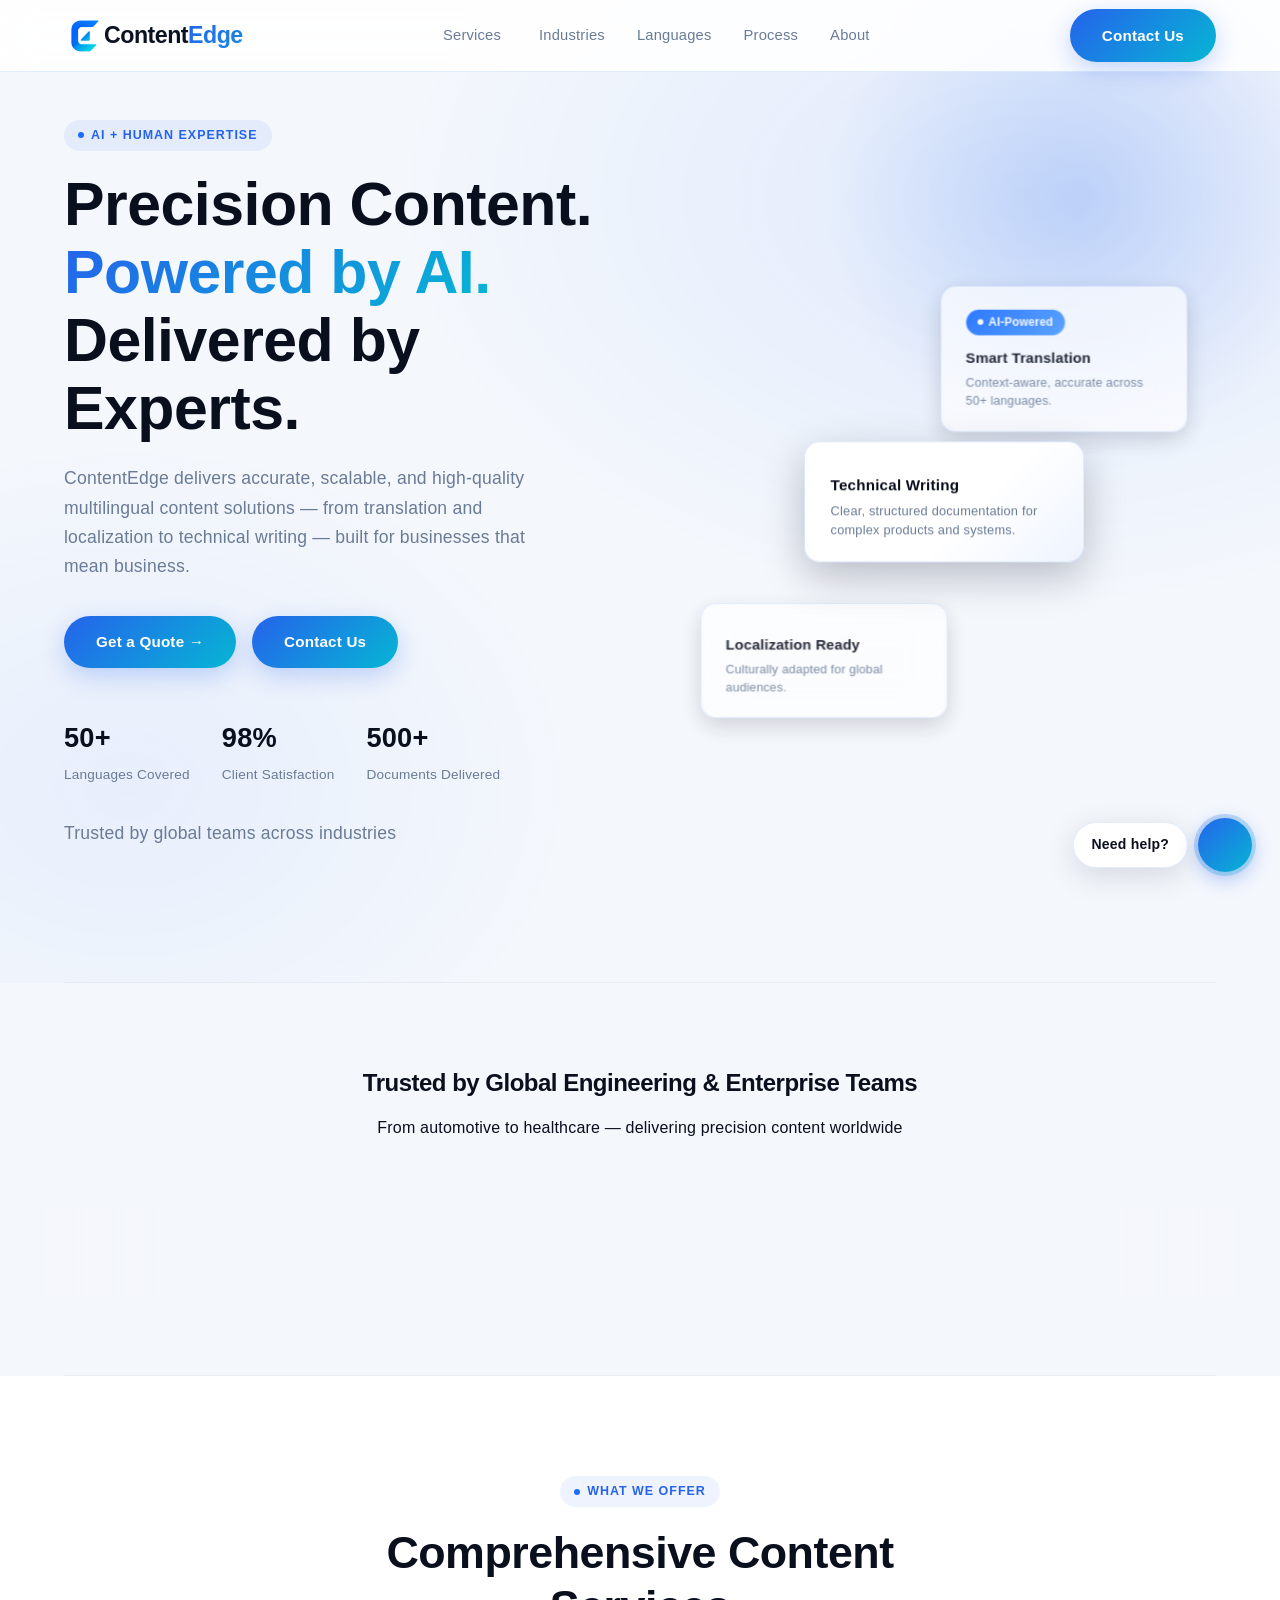
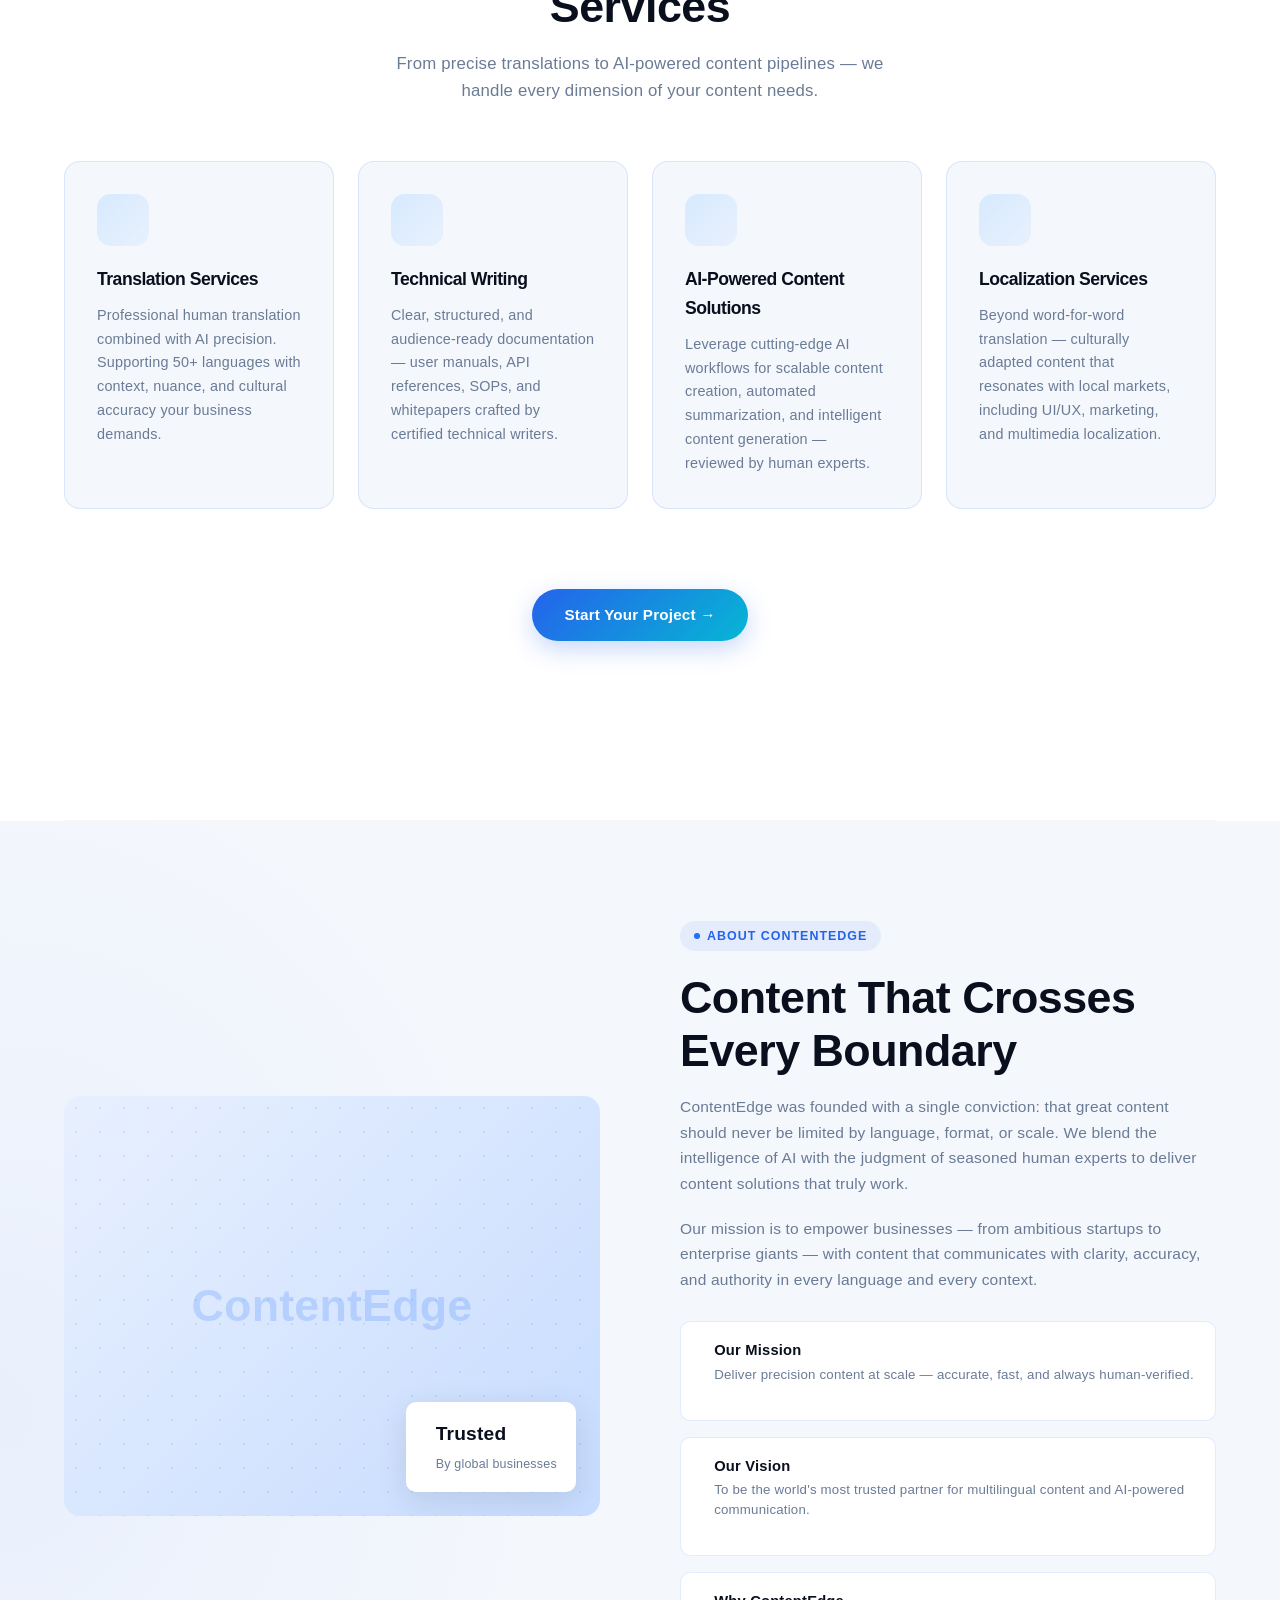
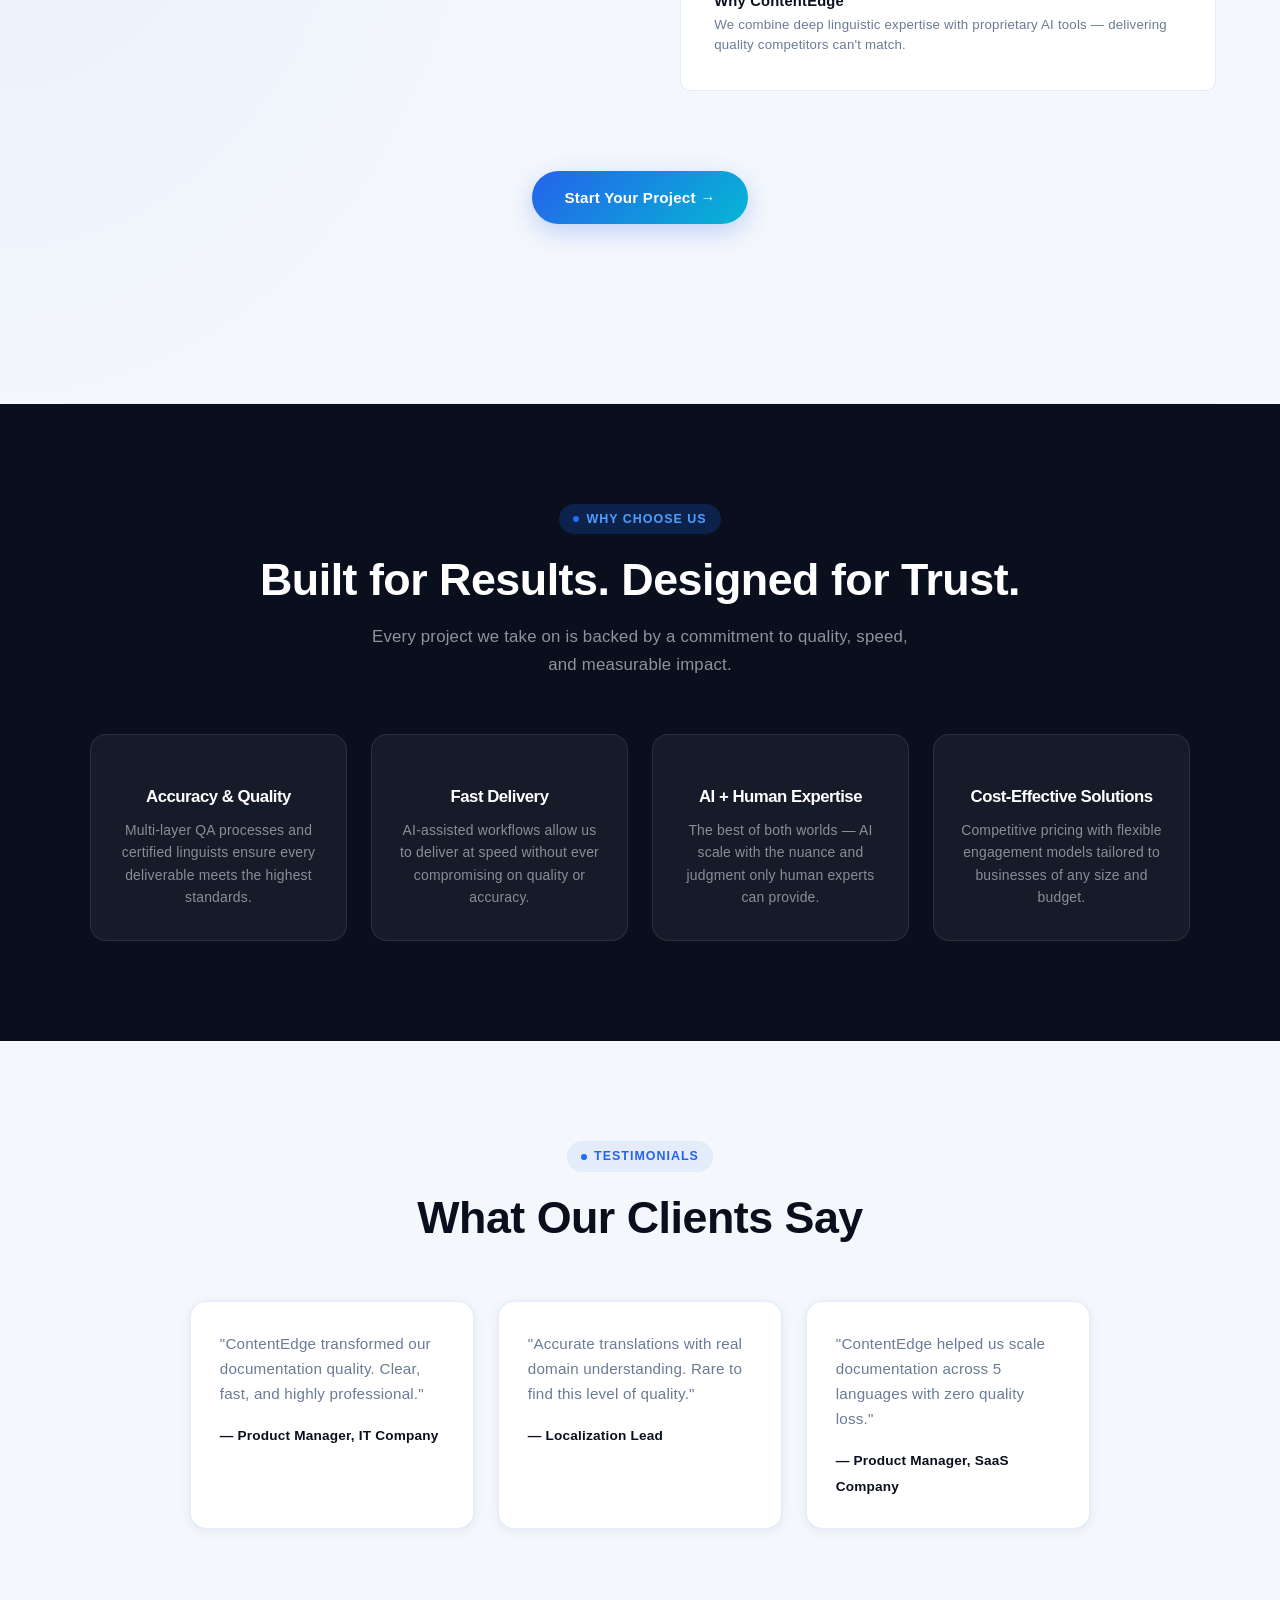
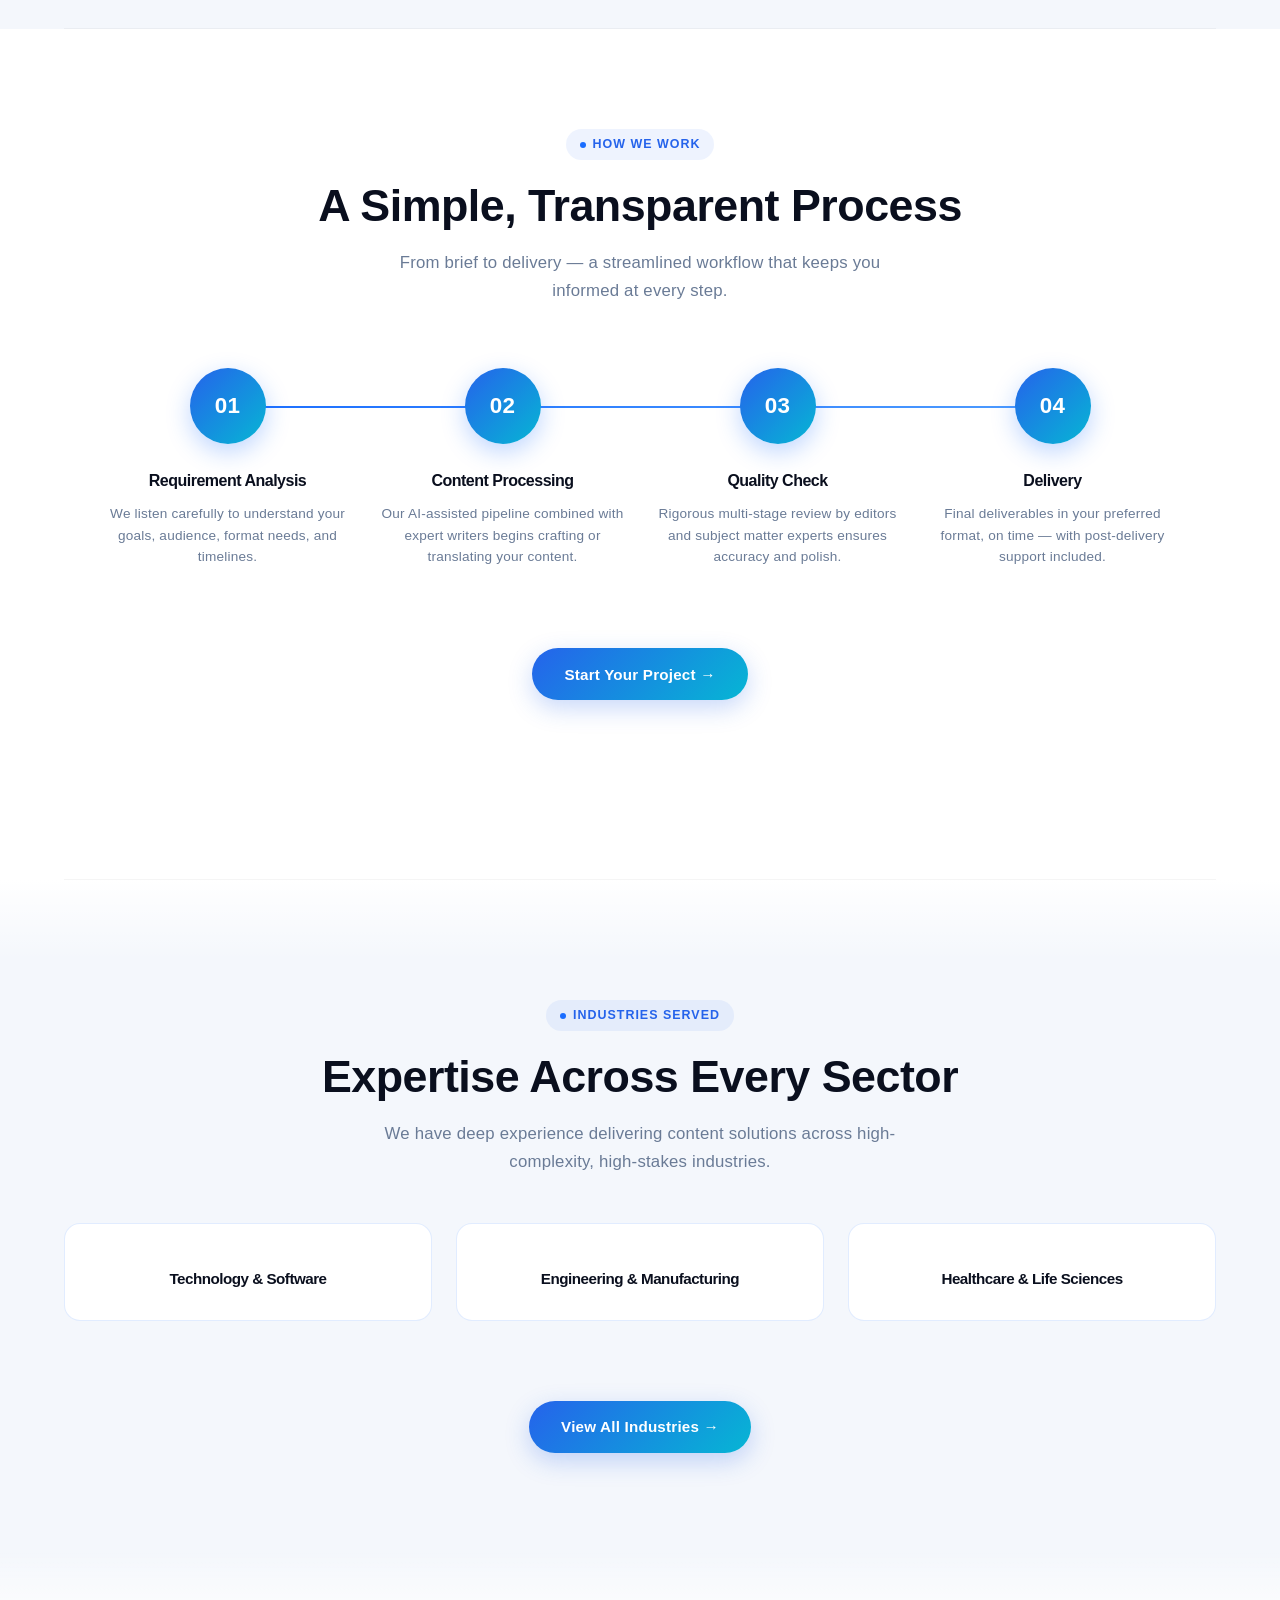
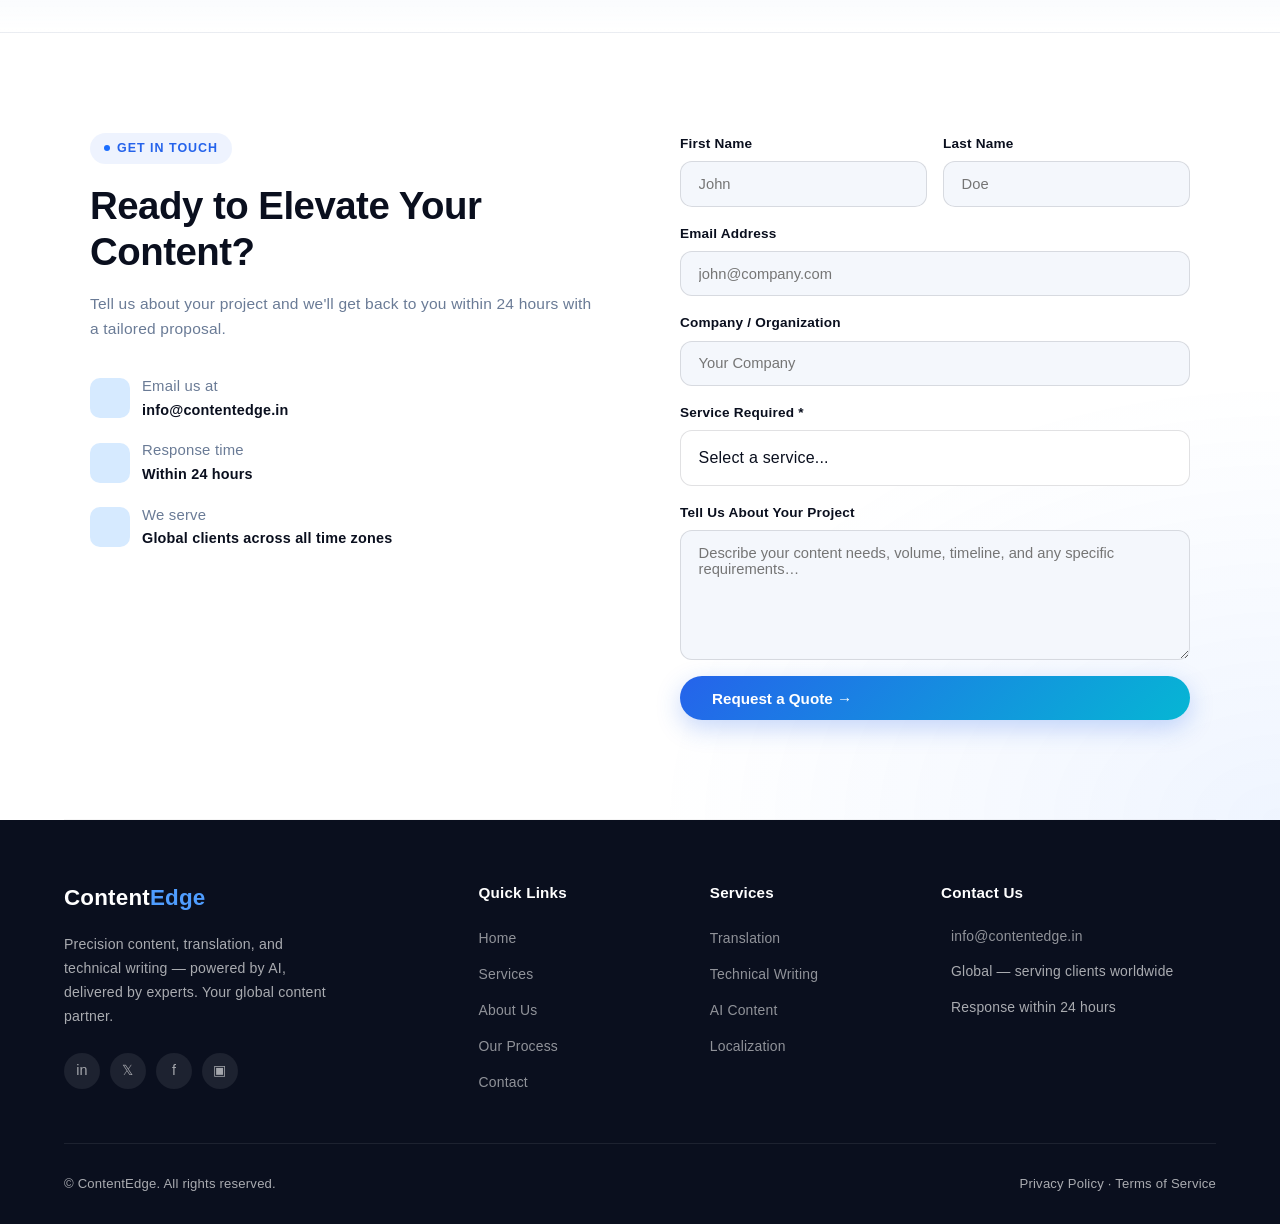
==== commit db51291b: "Update favicon link in index.html" ====
--- a/index.html
+++ b/index.html
@@ -13,8 +13,7 @@
 
   <title>ContentEdge – Precision Content, Powered by AI</title>
   <meta property="og:image" content="https://contentedge.in/assets/og-image.jpg">
-  <link rel="icon" type="image/svg+xml" href="assets/favicon.svg">
-  <link rel="icon" type="image/png" href="assets/favicon.png">
+  <link rel="icon" type="image/png" href="/assets/logowb512.png">
   <link rel="canonical" href="https://contentedge.in">
   <link href="https://api.fontshare.com/v2/css?f[]=satoshi@400,500,700,900&display=swap" rel="stylesheet">
   <link rel="stylesheet" href="styles.css" />
@@ -78,17 +77,7 @@
     <div class="carousel">
       <div class="track" id="logoTrack">
 
-        <div class="logo"><img src="assets/logos/abb.svg" alt=""></div>
-        <div class="logo"><img src="assets/logos/cat.svg" alt=""></div>
-        <div class="logo"><img src="assets/logos/cummins.svg" alt=""></div>
-        <div class="logo"><img src="assets/logos/ge_healthcare.svg" alt=""></div>
-        <div class="logo"><img src="assets/logos/konecranes.svg" alt=""></div>
-        <div class="logo"><img src="assets/logos/philips.svg" alt=""></div>
-        <div class="logo"><img src="assets/logos/rockwell_automation.svg" alt=""></div>
-        <div class="logo"><img src="assets/logos/siemens.svg" alt=""></div>
-        <div class="logo"><img src="assets/logos/tcs.svg" alt=""></div>
-        <div class="logo"><img src="assets/logos/mahindra.svg" alt=""></div>
-        <div class="logo"><img src="assets/logos/tata.svg" alt=""></div>
+        <div class="logo"><img src="assets/logos/abc.svg" alt=""></div>
 
       </div>
     </div>
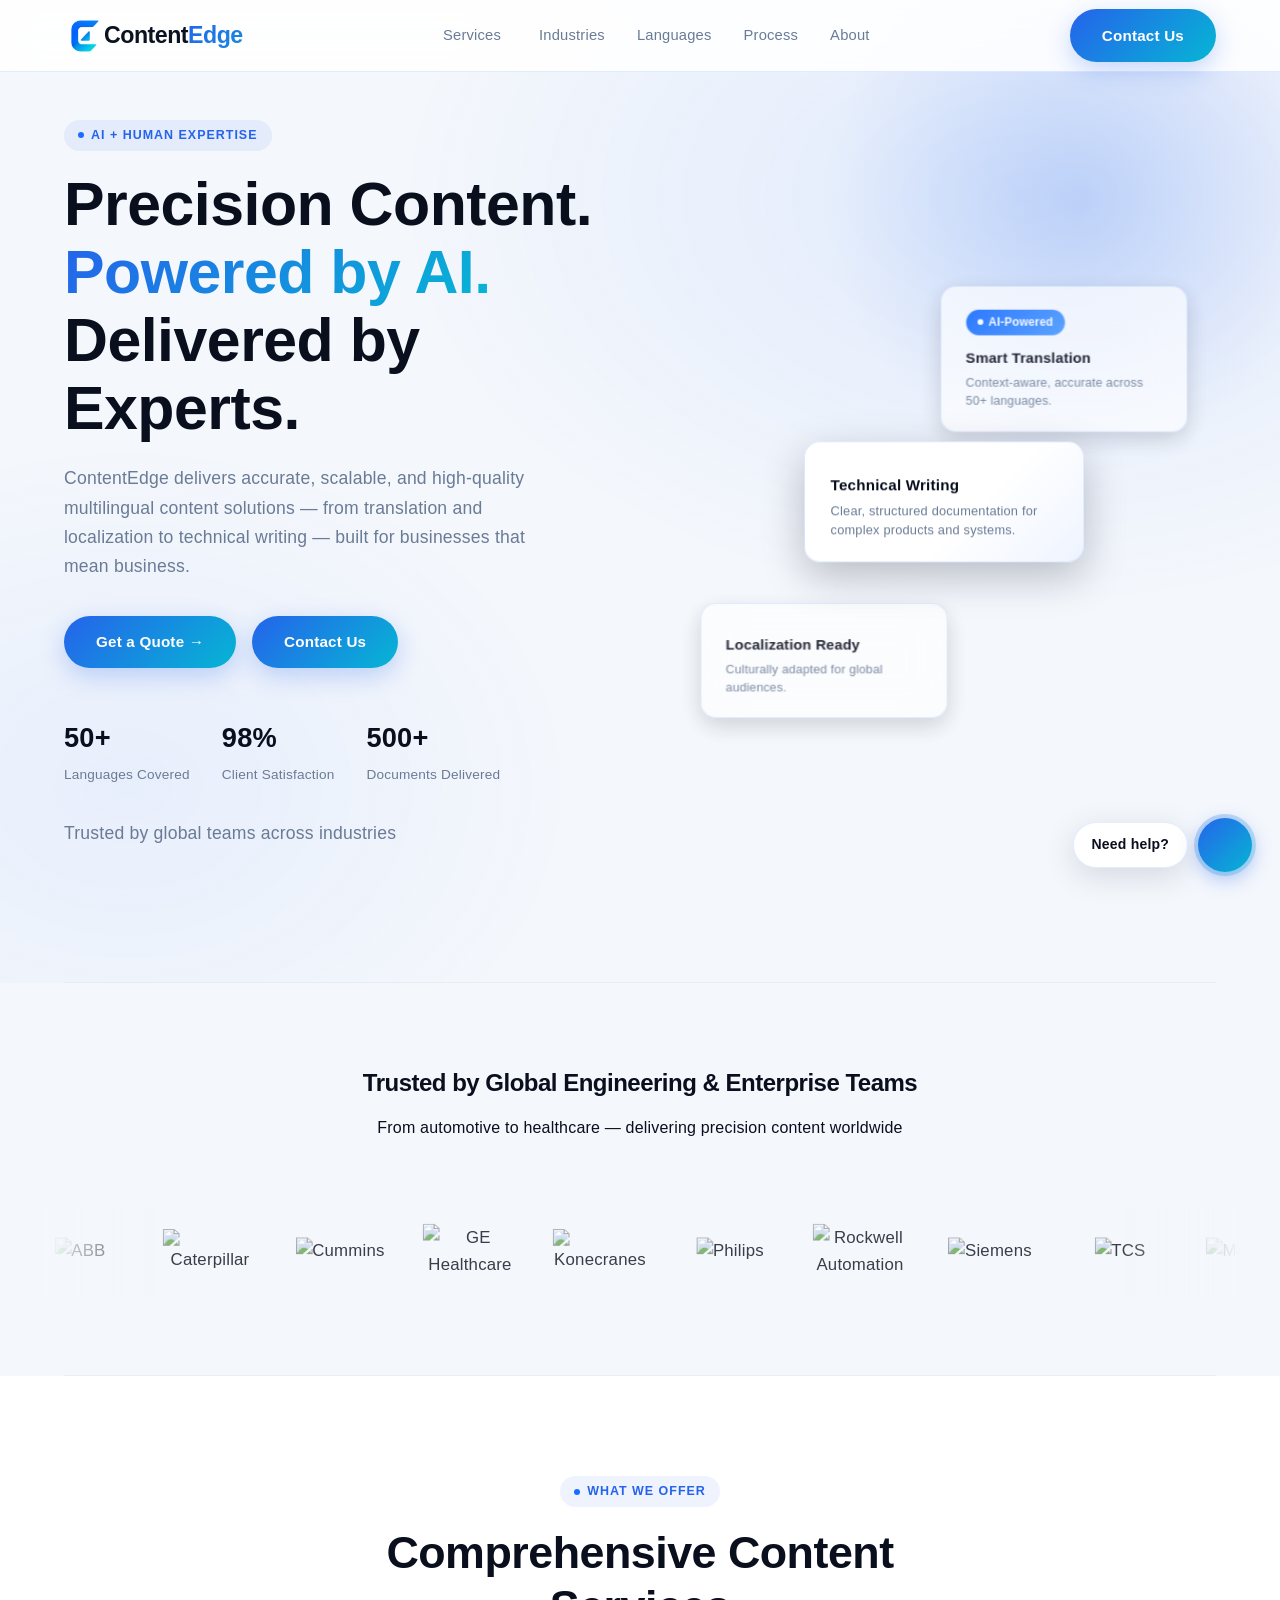
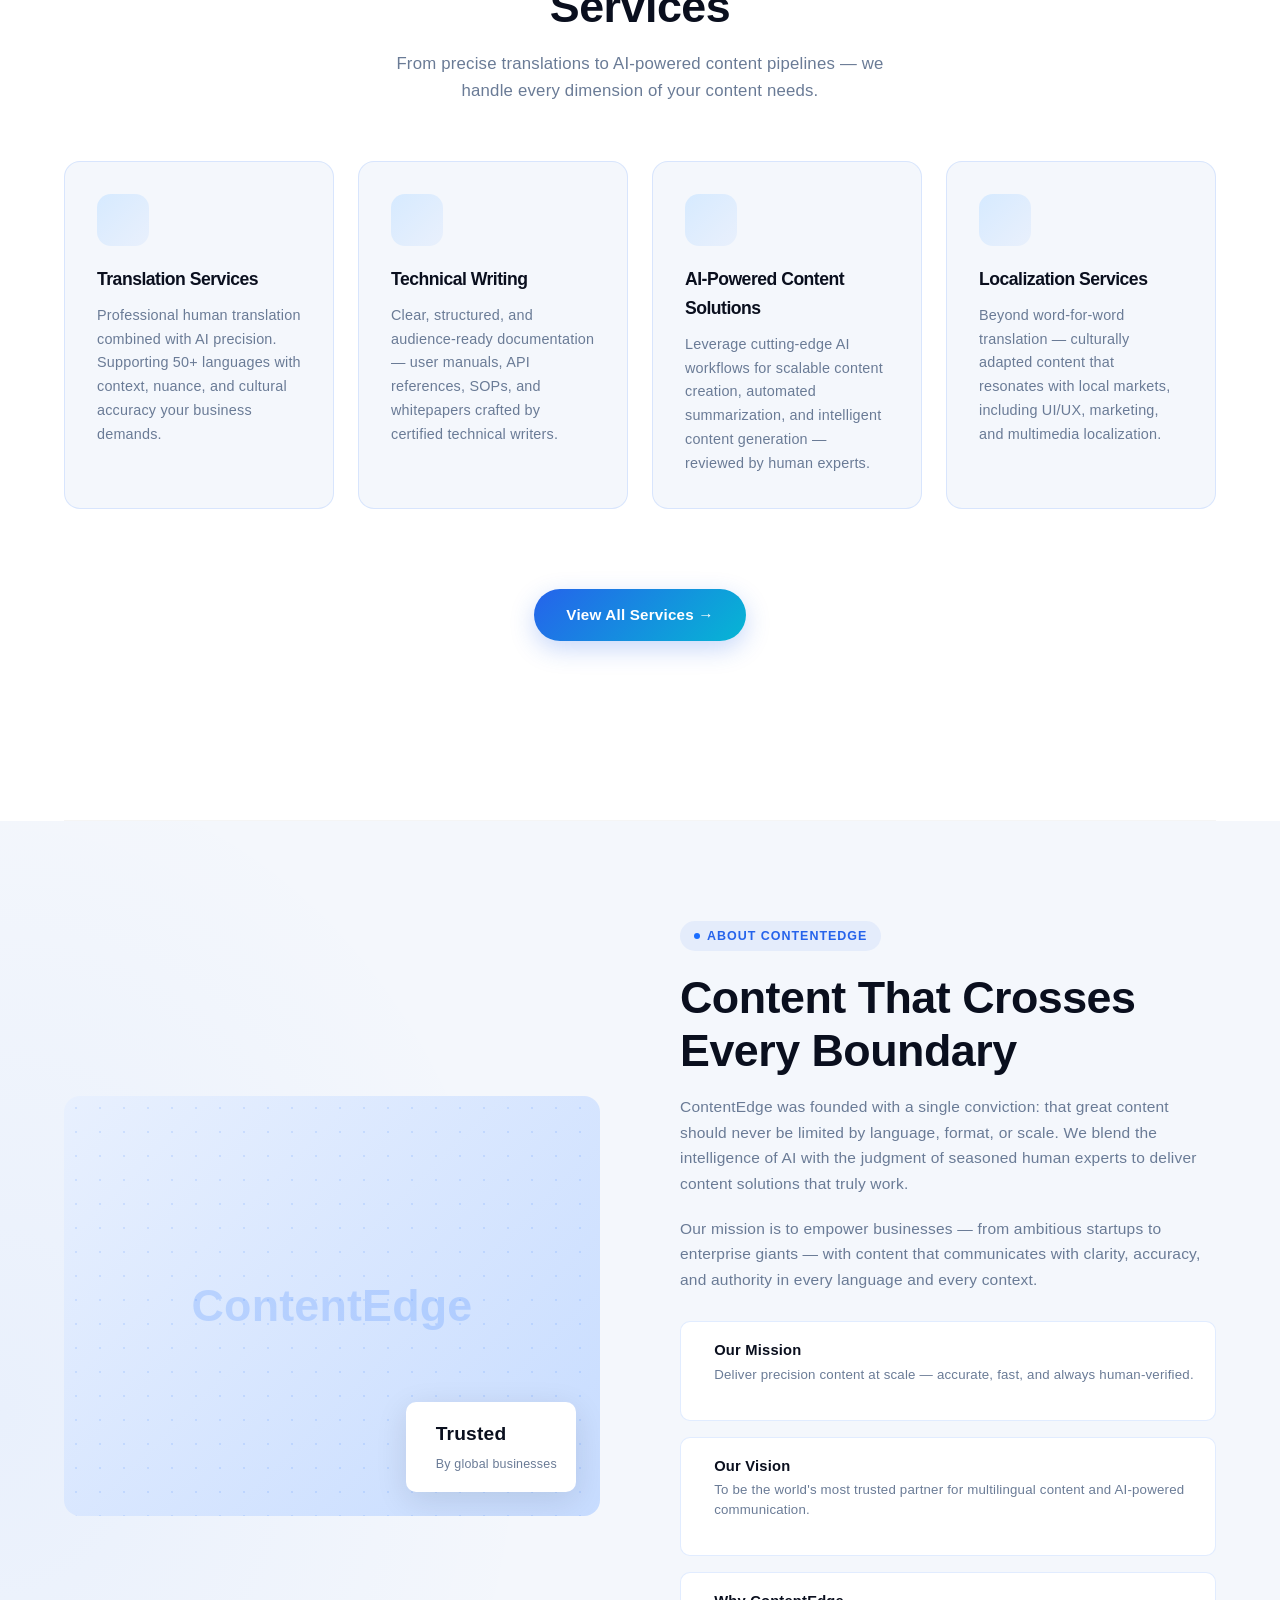
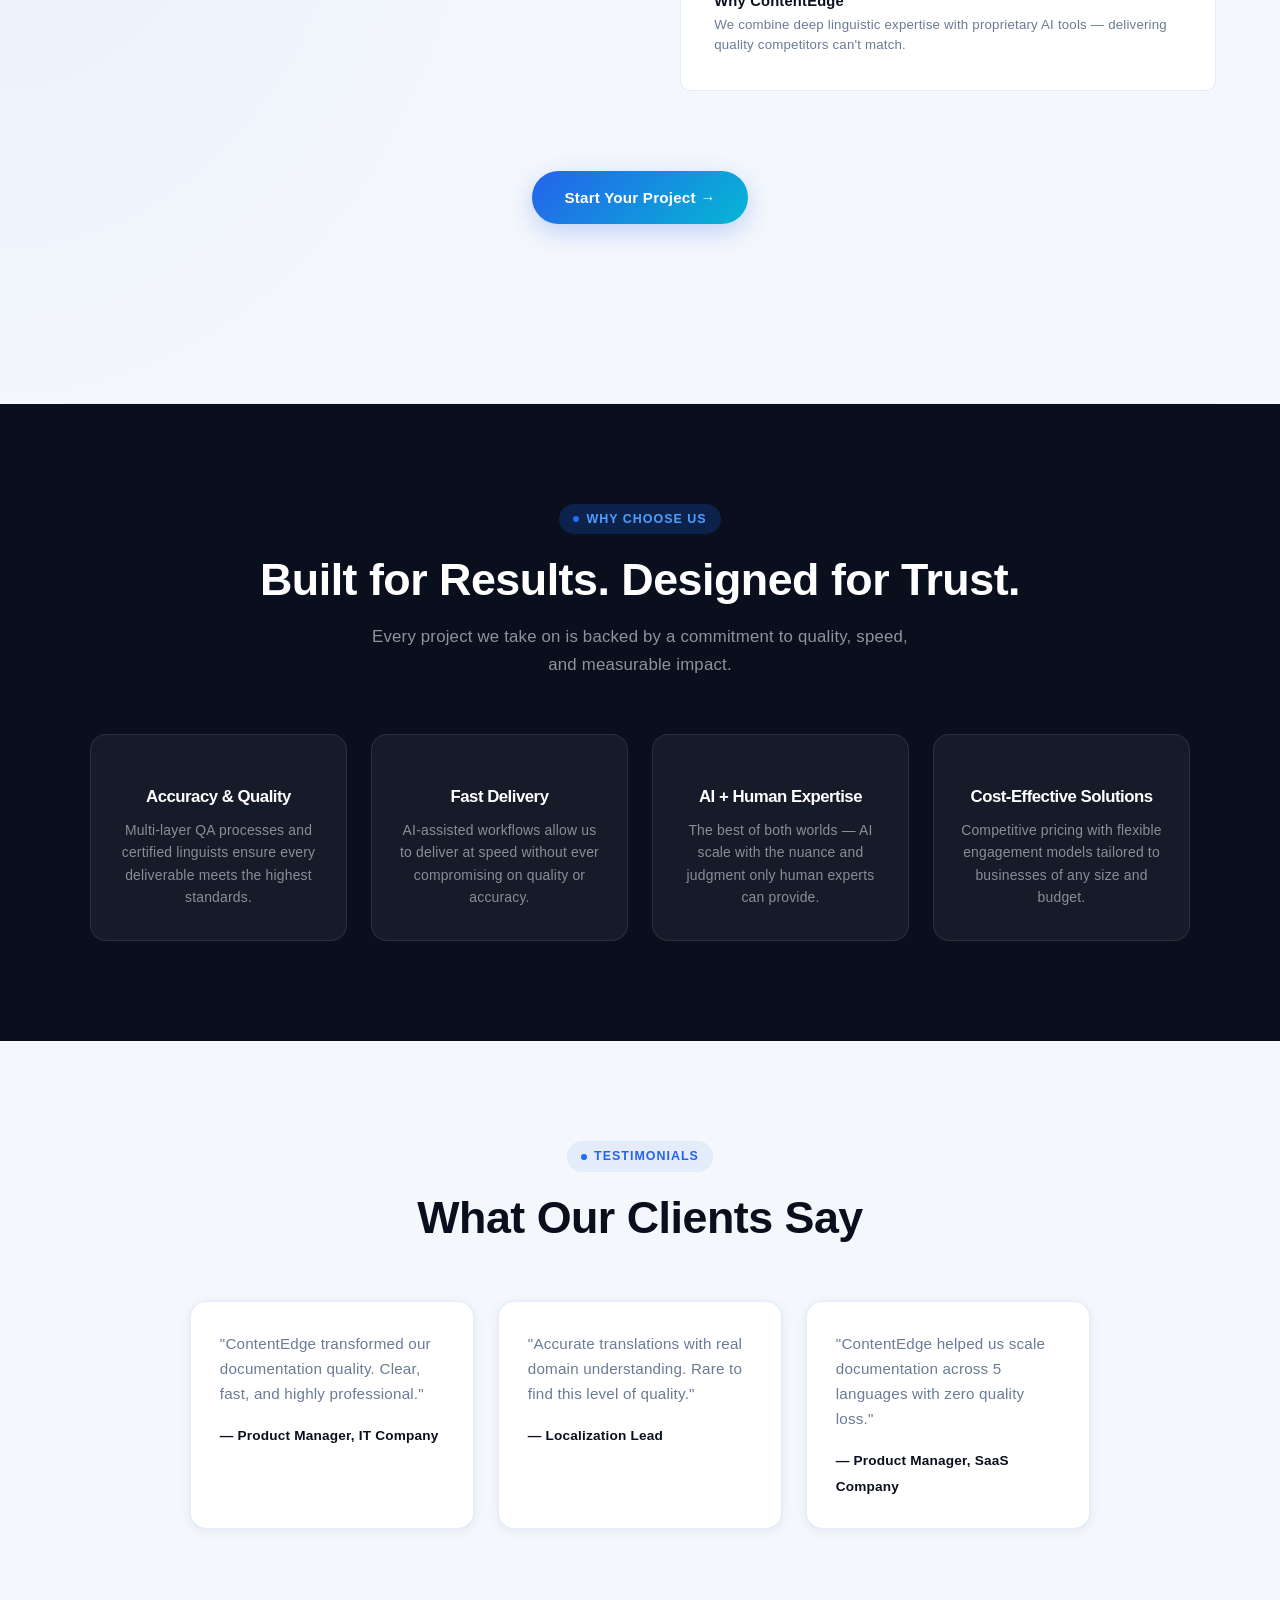
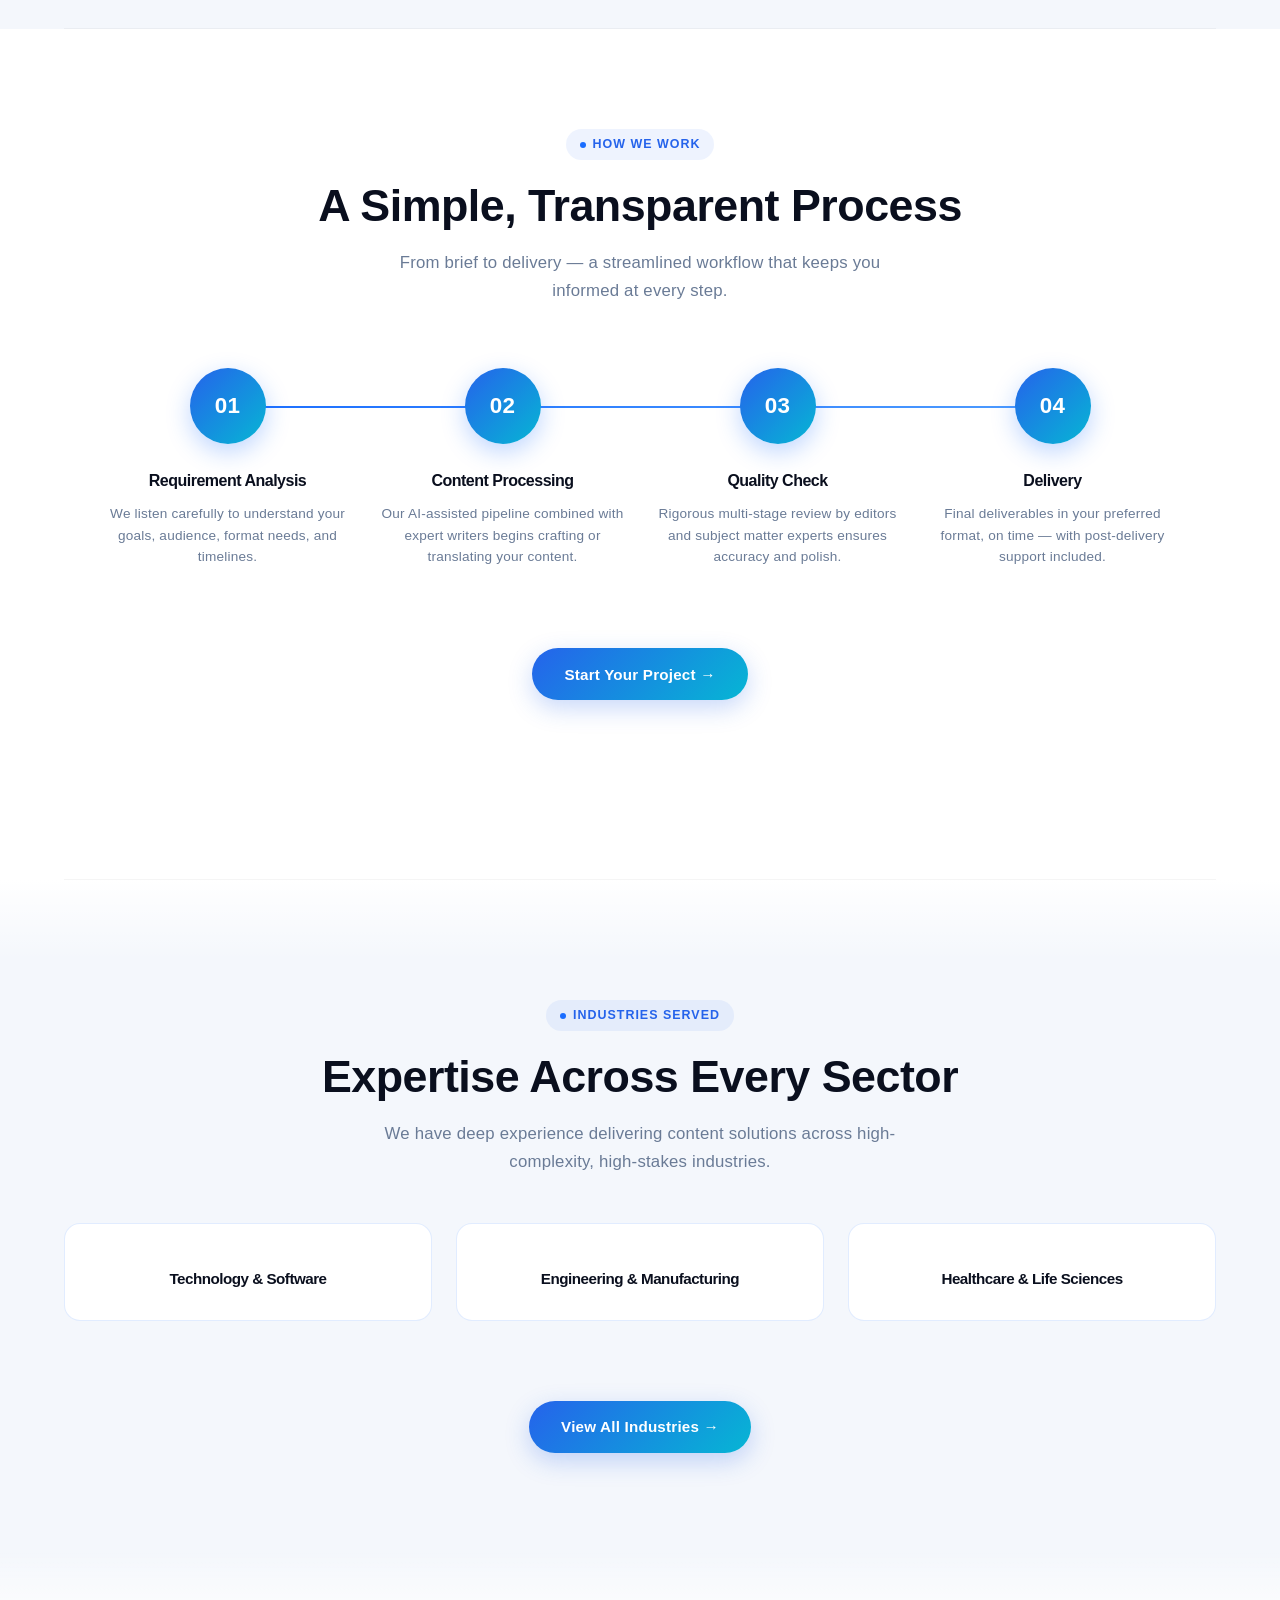
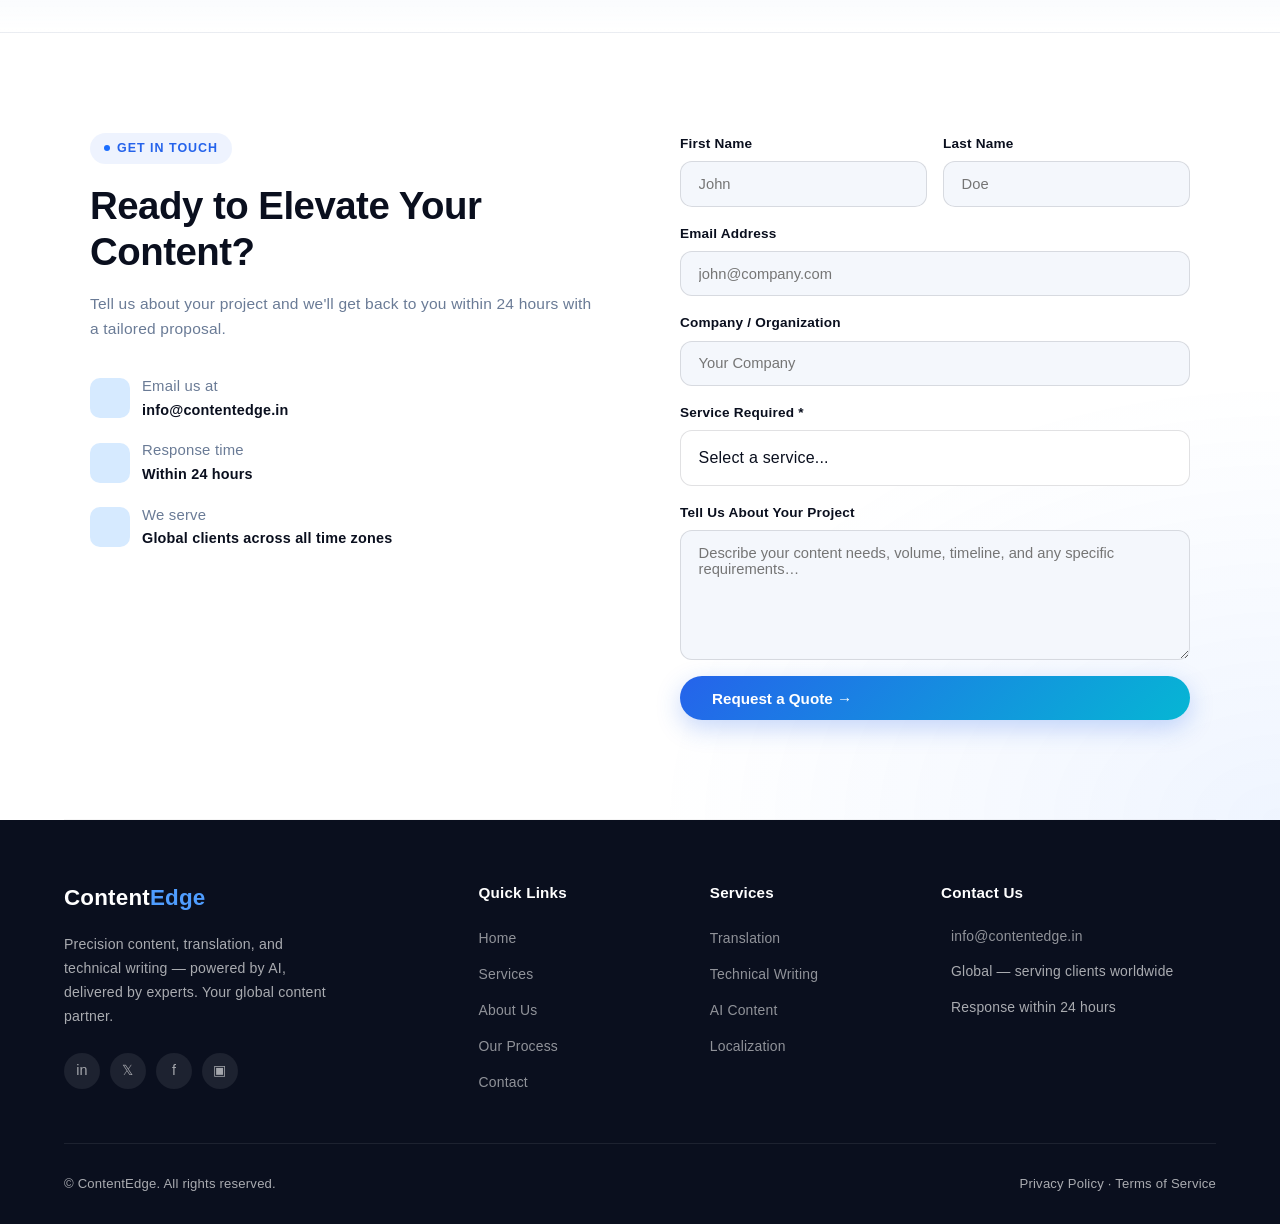
==== commit d6837ca1: "Add files via upload" ====
--- a/index.html
+++ b/index.html
@@ -13,7 +13,8 @@
 
   <title>ContentEdge – Precision Content, Powered by AI</title>
   <meta property="og:image" content="https://contentedge.in/assets/og-image.jpg">
-  <link rel="icon" type="image/png" href="/assets/logowb512.png">
+  <link rel="icon" type="image/svg+xml" href="assets/favicon.svg">
+  <link rel="icon" type="image/png" href="assets/favicon.png">
   <link rel="canonical" href="https://contentedge.in">
   <link href="https://api.fontshare.com/v2/css?f[]=satoshi@400,500,700,900&display=swap" rel="stylesheet">
   <link rel="stylesheet" href="styles.css" />
@@ -77,7 +78,17 @@
     <div class="carousel">
       <div class="track" id="logoTrack">
 
-        <div class="logo"><img src="assets/logos/abc.svg" alt=""></div>
+        <div class="logo"><img src="assets/logos/abb.svg" alt="ABB"></div>
+        <div class="logo"><img src="assets/logos/cat.svg" alt="Caterpillar"></div>
+        <div class="logo"><img src="assets/logos/cummins.svg" alt="Cummins"></div>
+        <div class="logo"><img src="assets/logos/ge_healthcare.svg" alt="GE Healthcare"></div>
+        <div class="logo"><img src="assets/logos/konecranes.svg" alt="Konecranes"></div>
+        <div class="logo"><img src="assets/logos/philips.svg" alt="Philips"></div>
+        <div class="logo"><img src="assets/logos/rockwell_automation.svg" alt="Rockwell Automation"></div>
+        <div class="logo"><img src="assets/logos/siemens.svg" alt="Siemens"></div>
+        <div class="logo"><img src="assets/logos/tcs.svg" alt="TCS"></div>
+        <div class="logo"><img src="assets/logos/mahindra.svg" alt="Mahindra"></div>
+        <div class="logo"><img src="assets/logos/tata.svg" alt="Tata"></div>
 
       </div>
     </div>
@@ -113,7 +124,7 @@
       </div>
     </div>
     <div class="cta-block">
-      <a href="#contact" class="btn-primary">Start Your Project →</a>
+      <a href="/services.html" class="btn-primary">View All Services →</a>
     </div>
   </section>
 
--- a/styles.css
+++ b/styles.css
@@ -1819,4 +1819,99 @@
 }
 .read-more {
   color: var(--brand-gradient)
+}
+
+/* ── SERVICES PAGE ── */
+#services-page {
+  padding-top: 120px;
+  background: var(--offwhite);
+}
+
+.service-detail-list {
+  display: flex;
+  flex-direction: column;
+  gap: 2rem;
+  max-width: 1100px;
+  margin: 0 auto;
+}
+
+.service-detail-card {
+  display: grid;
+  grid-template-columns: 88px 1fr;
+  gap: 1.6rem;
+  background: #fff;
+  border: 1px solid var(--border);
+  border-radius: var(--radius);
+  padding: 2.4rem;
+  box-shadow: var(--shadow-sm);
+  position: relative;
+  overflow: hidden;
+  transition: transform var(--transition), box-shadow var(--transition);
+}
+.service-detail-card::before {
+  content: '';
+  position: absolute; top: 0; left: 0; bottom: 0; width: 3px;
+  background: var(--brand-gradient);
+}
+.service-detail-card:hover {
+  transform: translateY(-4px);
+  box-shadow: var(--shadow-lg);
+}
+
+.service-detail-icon {
+  width: 64px; height: 64px; border-radius: 16px;
+  background: linear-gradient(135deg, var(--sky), rgba(26,109,255,0.05));
+  display: flex; align-items: center; justify-content: center;
+}
+.service-detail-icon svg { width: 28px; height: 28px; color: #2563EB; stroke-width: 1.8; }
+
+.service-detail-num {
+  display: inline-block;
+  font-family: "Segoe UI", Arial, sans-serif;
+  font-size: 0.78rem; font-weight: 700;
+  color: var(--blue);
+  letter-spacing: 0.08em;
+  margin-bottom: 0.4rem;
+}
+
+.service-detail-body h3 {
+  font-size: 1.3rem; font-weight: 700;
+  color: var(--navy);
+  margin-bottom: 0.8rem;
+  line-height: 1.3;
+}
+
+.service-detail-desc {
+  color: var(--muted);
+  font-size: 0.95rem;
+  line-height: 1.7;
+  margin-bottom: 1.4rem;
+  max-width: 720px;
+}
+
+.service-detail-features {
+  list-style: none;
+  display: grid;
+  grid-template-columns: repeat(auto-fit, minmax(260px, 1fr));
+  gap: 0.7rem 1.5rem;
+  margin-bottom: 1.8rem;
+}
+.service-detail-features li {
+  display: flex;
+  align-items: flex-start;
+  gap: 8px;
+  font-size: 0.87rem;
+  color: var(--navy);
+  line-height: 1.5;
+}
+.service-detail-features li svg {
+  width: 17px; height: 17px;
+  color: #2563EB;
+  flex-shrink: 0;
+  margin-top: 2px;
+}
+
+@media (max-width: 640px) {
+  .service-detail-card { grid-template-columns: 1fr; padding: 1.8rem; }
+  .service-detail-icon { margin-bottom: 0.4rem; }
 }
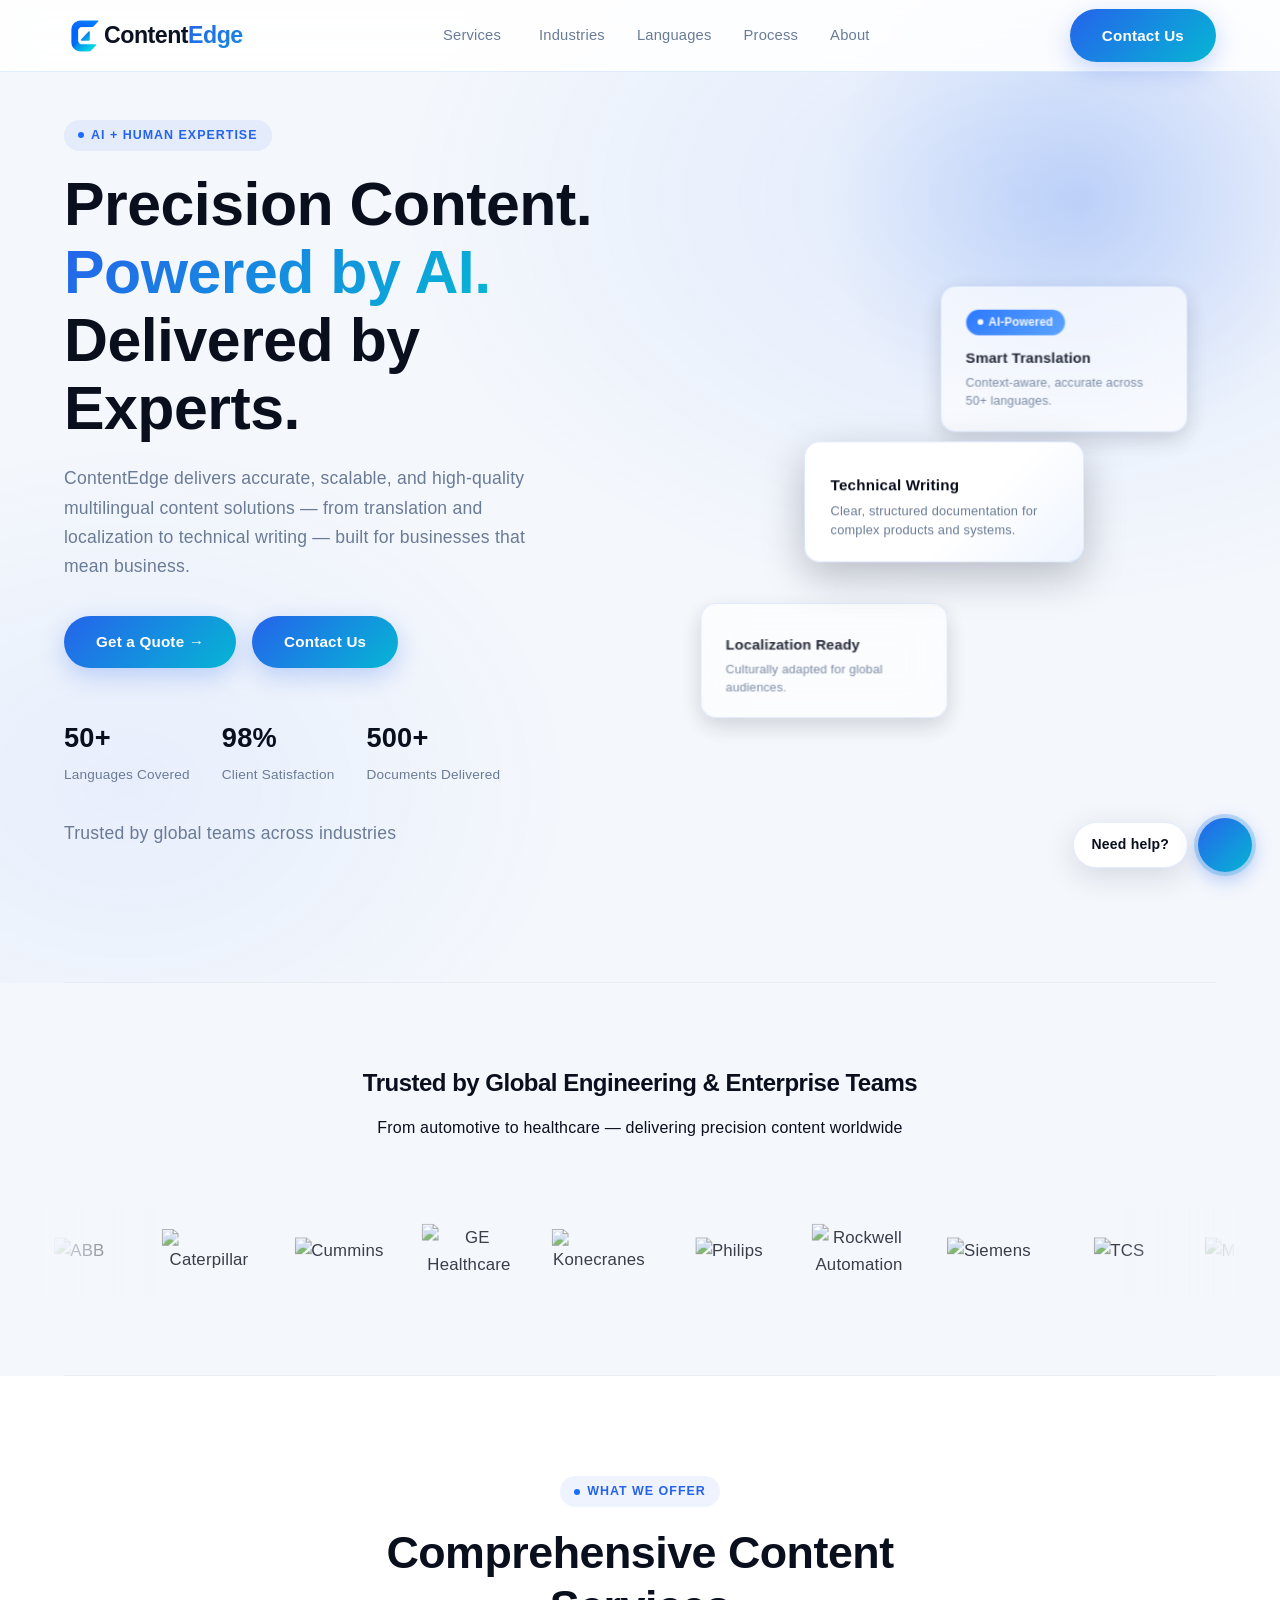
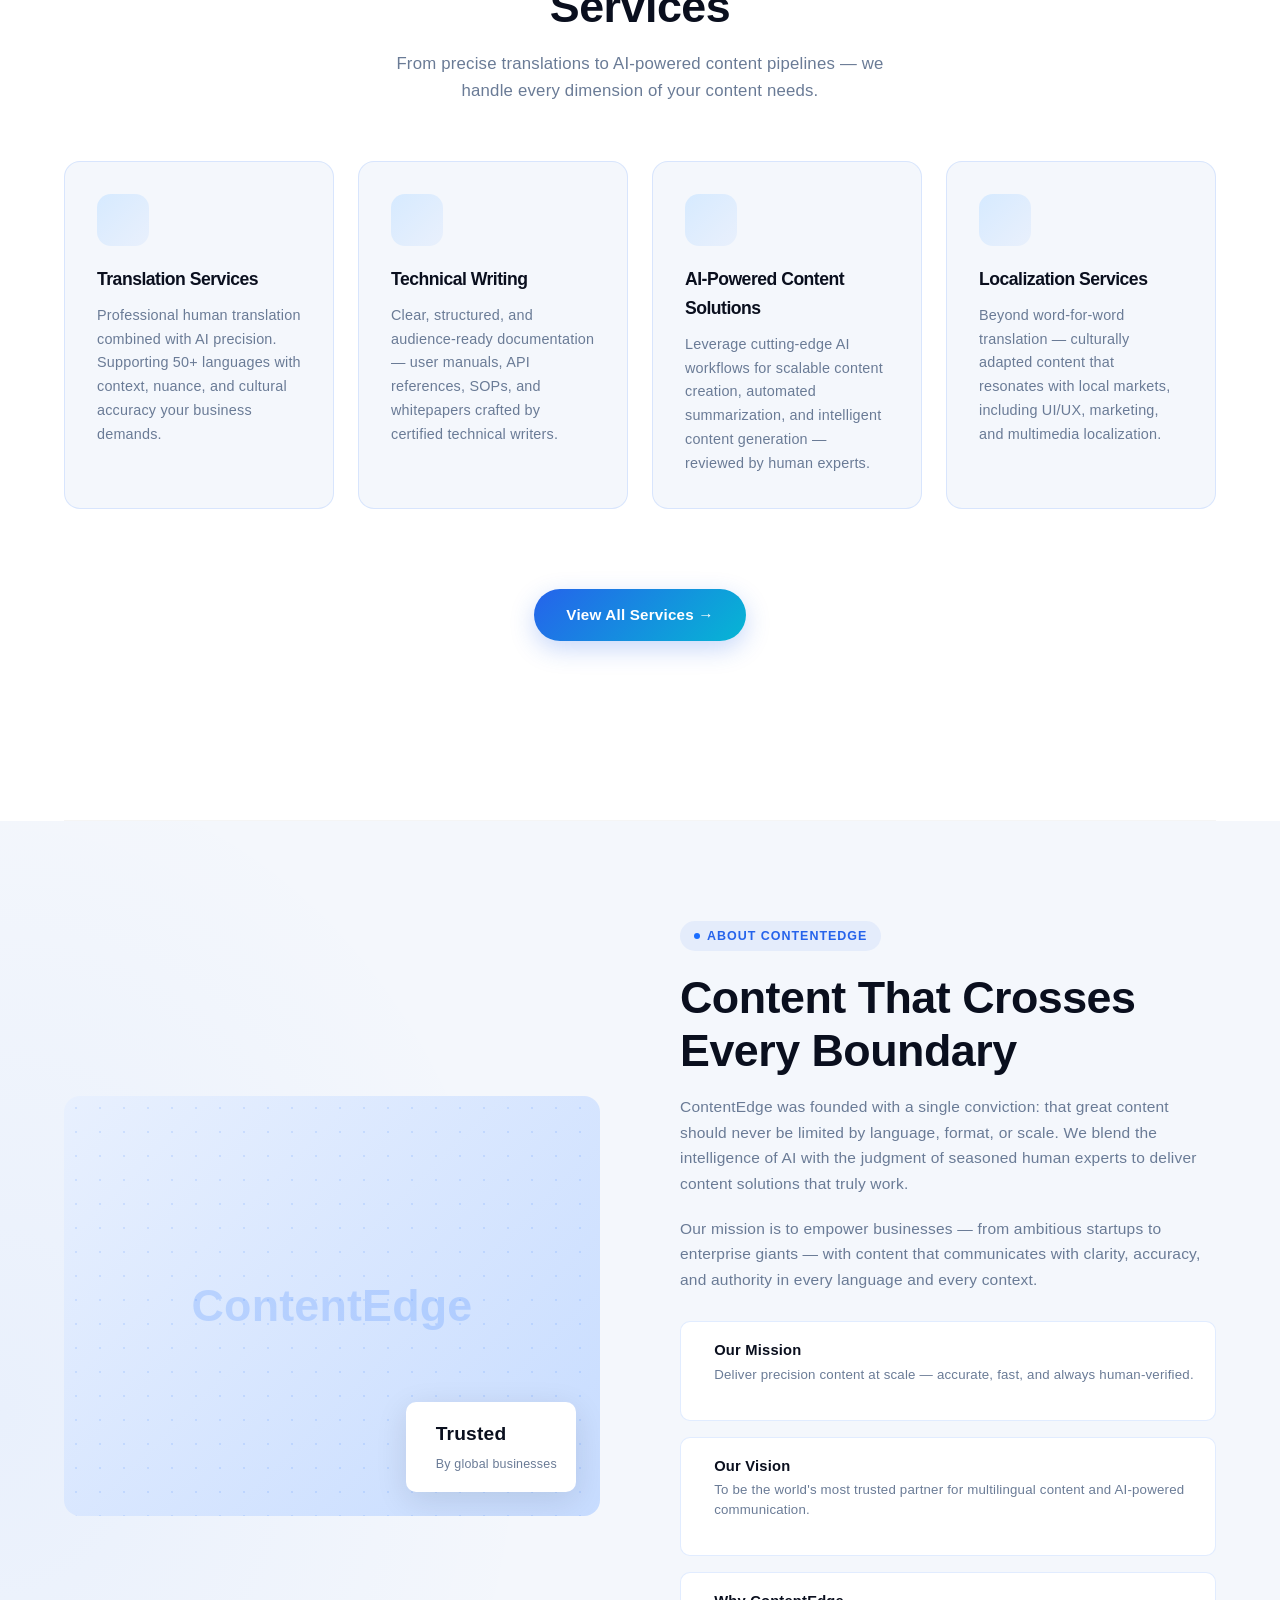
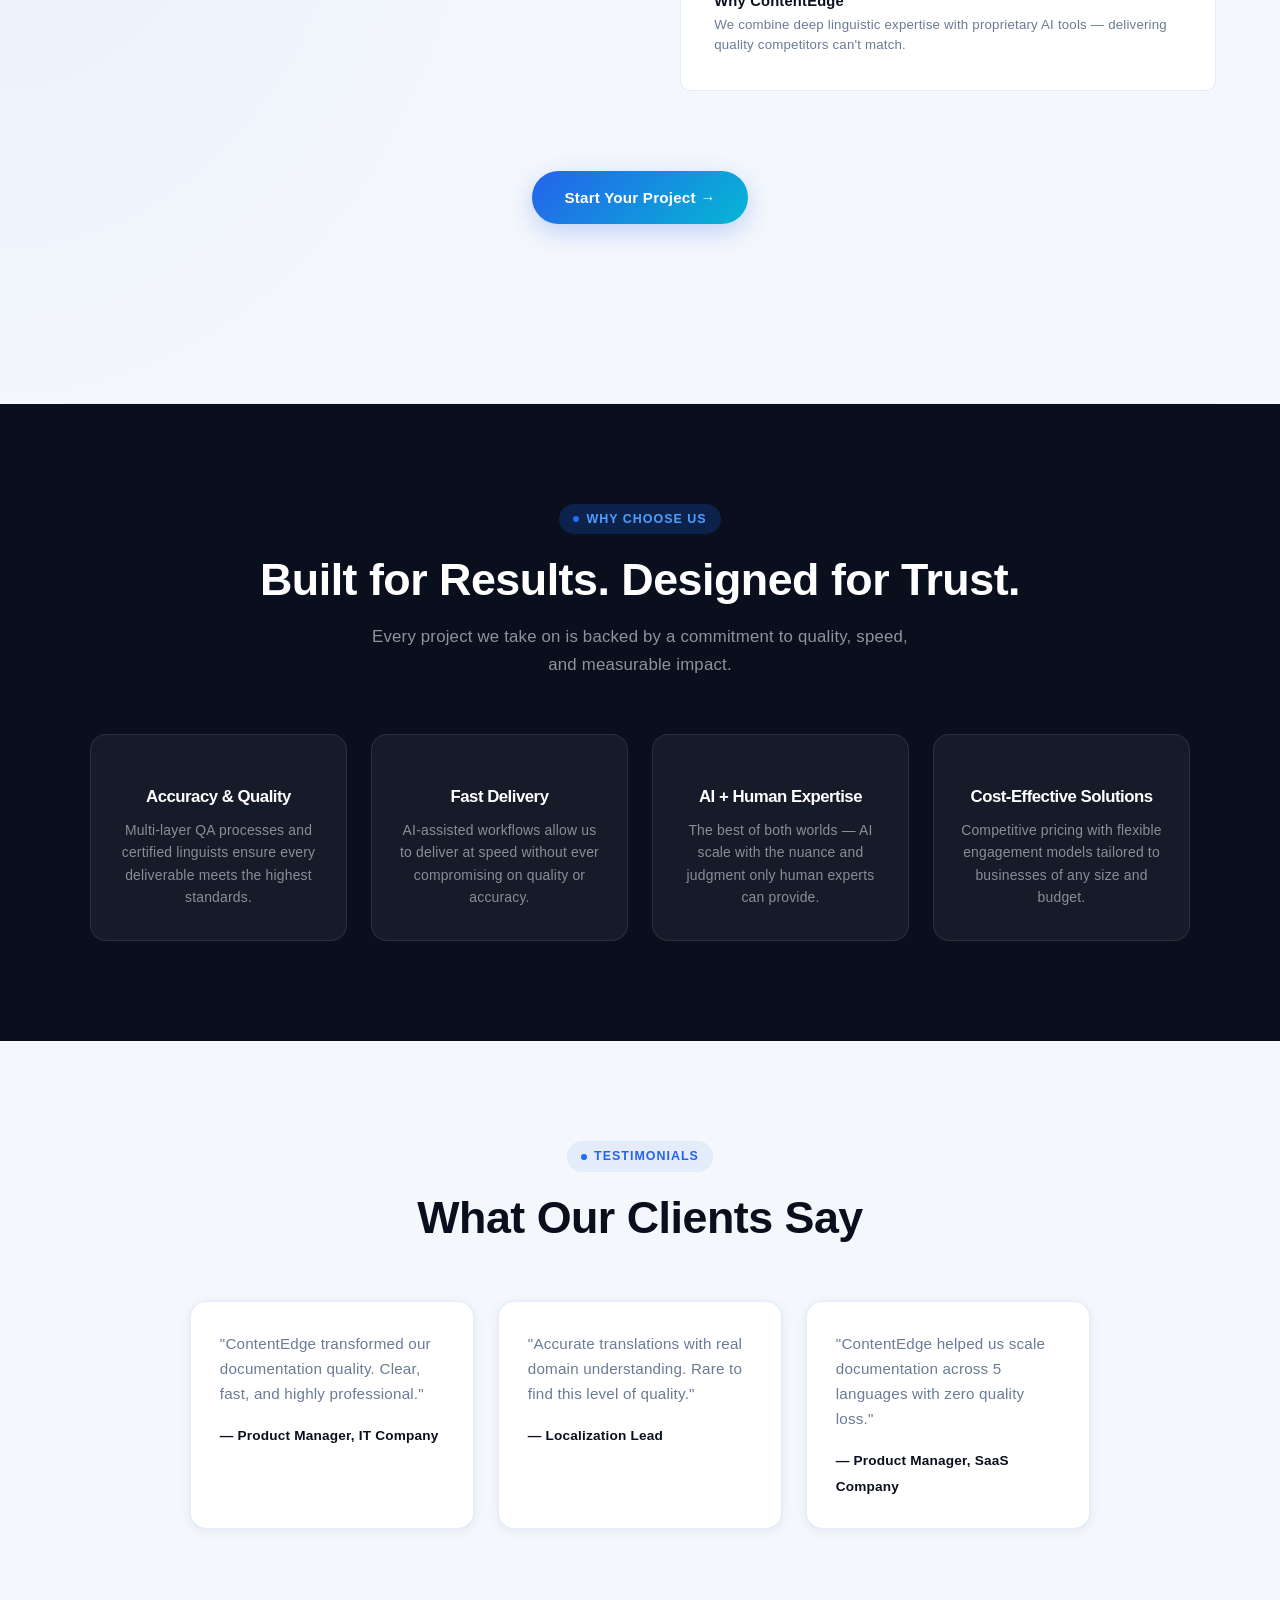
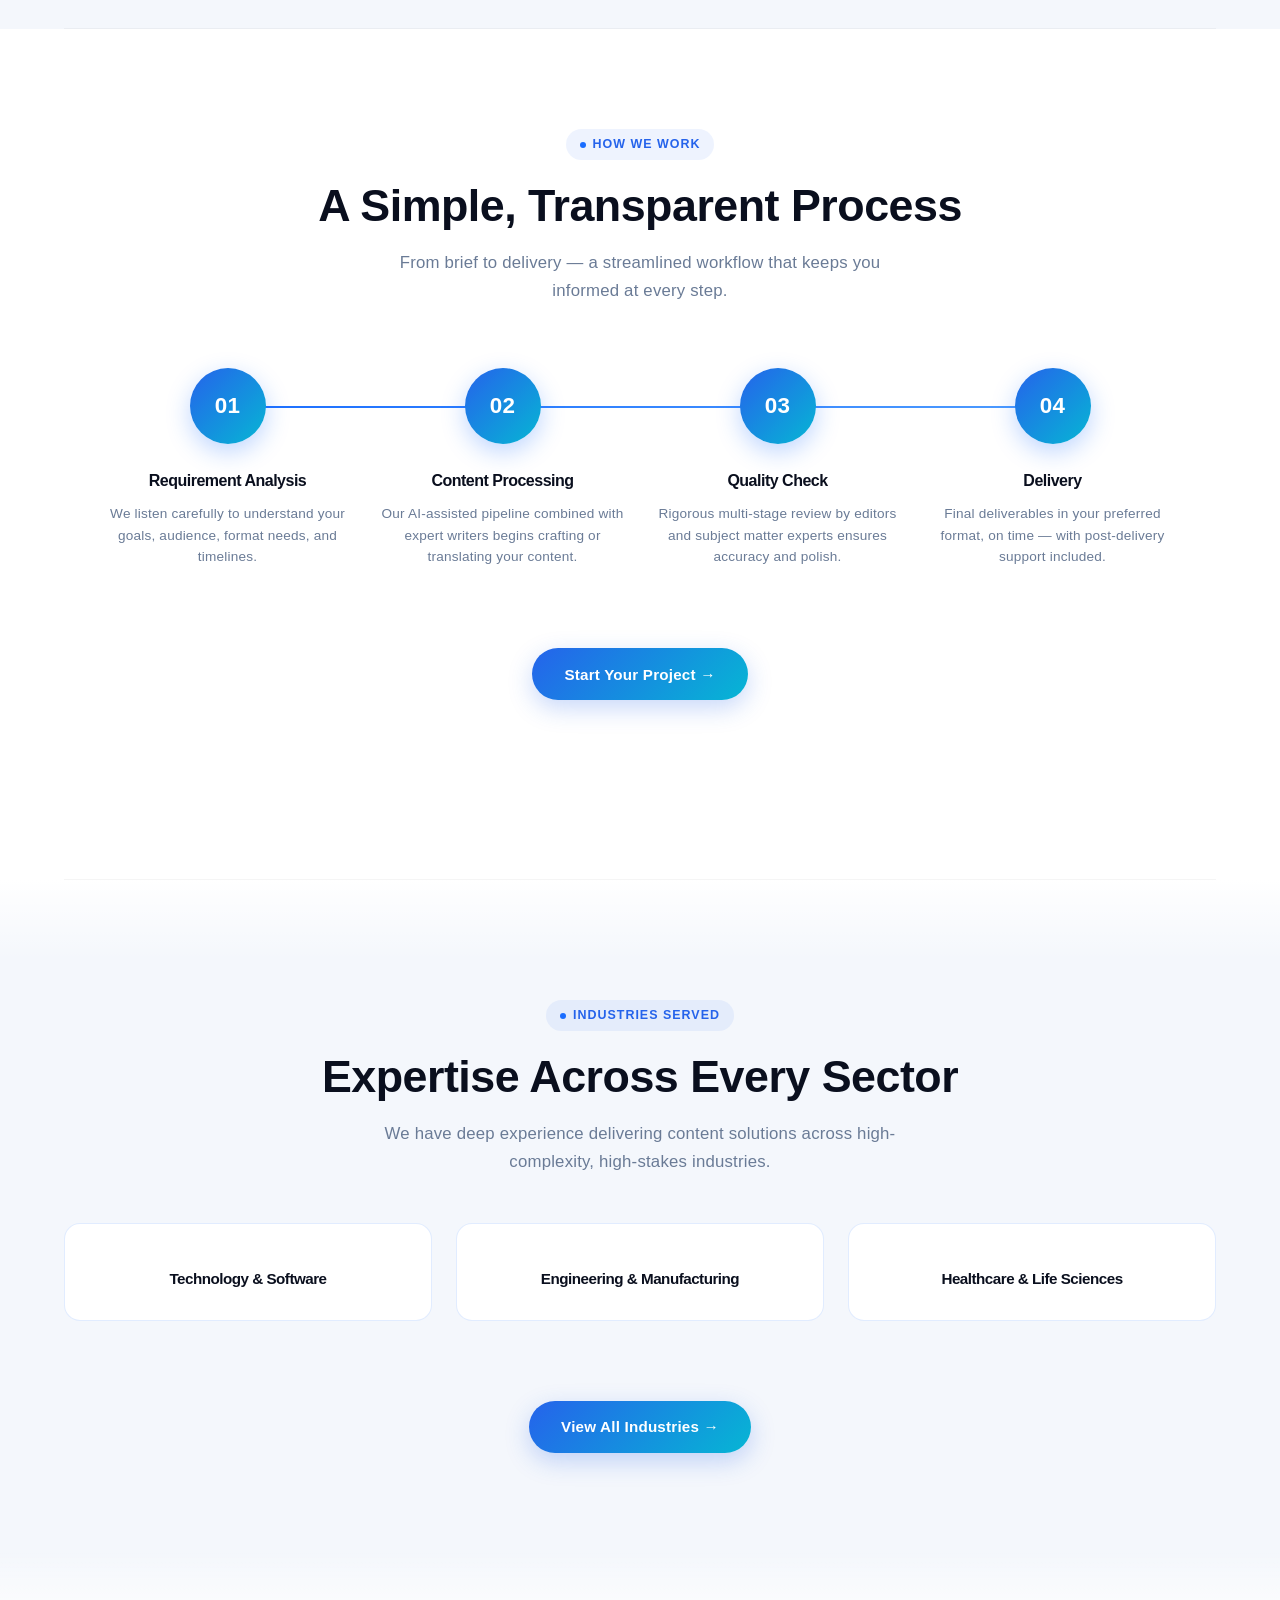
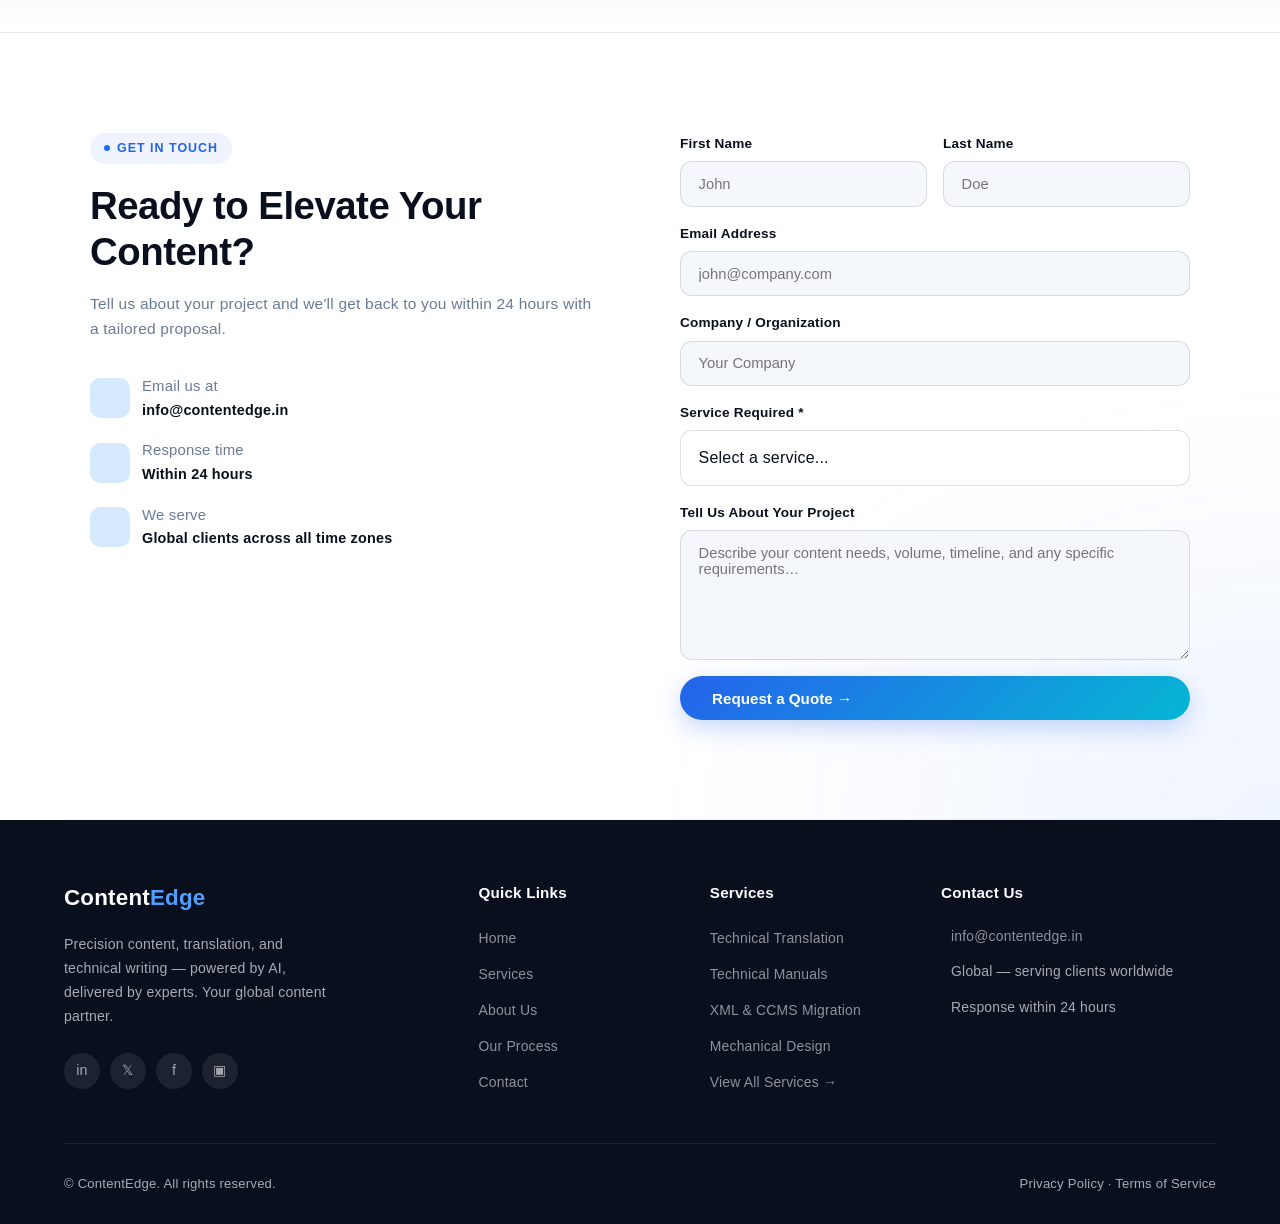
==== commit f9aa5f22: "Add files via upload" ====
--- a/index.html
+++ b/index.html
@@ -15,6 +15,7 @@
   <meta property="og:image" content="https://contentedge.in/assets/og-image.jpg">
   <link rel="icon" type="image/svg+xml" href="assets/favicon.svg">
   <link rel="icon" type="image/png" href="assets/favicon.png">
+  <link rel="icon" type="image/png" href="/assets/logowb512.png">
   <link rel="canonical" href="https://contentedge.in">
   <link href="https://api.fontshare.com/v2/css?f[]=satoshi@400,500,700,900&display=swap" rel="stylesheet">
   <link rel="stylesheet" href="styles.css" />
--- a/styles.css
+++ b/styles.css
@@ -1034,26 +1034,30 @@
   top: 100%;
   left: 0;
   width: 700px;
-  background: #f1f3f5;
+  background: #fff;
   padding: 20px;
-  border-radius: 10px;
-  display: none;
-  box-shadow: 0 10px 25px rgba(0,0,0,0.1);
+  border-radius: var(--radius);
+  border: 1px solid var(--border);
+  box-shadow: var(--shadow-lg);
   opacity: 0;
+  visibility: hidden;
   transform: translateY(10px);
   pointer-events: none;
-  transition: 0.3s ease;
+  transition: opacity 0.25s ease, transform 0.25s ease, visibility 0.25s;
+  z-index: 1001;
 }
 
 /* SHOW USING JS CLASS */
 .has-dropdown.open .mega-menu {
   opacity: 1;
+  visibility: visible;
   transform: translateY(0);
   pointer-events: auto;
 }
 /* SHOW ON HOVER */
 .has-dropdown:hover .mega-menu {
   opacity: 1;
+  visibility: visible;
   transform: translateY(0);
   pointer-events: auto;
 }
@@ -1101,6 +1105,24 @@
   font-size: 12px;
   color:#6c757d;
 }
+
+/* VIEW ALL SERVICES LINK */
+.mega-viewall {
+  display: flex;
+  align-items: center;
+  justify-content: center;
+  gap: 8px;
+  margin-top: 14px;
+  padding-top: 14px;
+  border-top: 1px solid rgba(10,15,30,0.08);
+  font-size: 0.85rem;
+  font-weight: 600;
+  color: var(--blue);
+  text-decoration: none;
+  transition: color 0.2s ease, gap 0.2s ease;
+}
+.mega-viewall:hover { color: var(--blue-light); gap: 12px; }
+.mega-viewall svg { width: 15px; height: 15px; }
 .arrow-icon {
   width: 16px;
   height: 16px;
@@ -1836,34 +1858,44 @@
 }
 
 .service-detail-card {
+  scroll-margin-top: 100px;
   display: grid;
-  grid-template-columns: 88px 1fr;
+  grid-template-columns: 52px 1fr;
   gap: 1.6rem;
-  background: #fff;
+  background: var(--offwhite);
   border: 1px solid var(--border);
   border-radius: var(--radius);
-  padding: 2.4rem;
-  box-shadow: var(--shadow-sm);
+  padding: 2rem 2.2rem;
   position: relative;
   overflow: hidden;
-  transition: transform var(--transition), box-shadow var(--transition);
+  transition: transform var(--transition), box-shadow var(--transition), background var(--transition);
 }
 .service-detail-card::before {
   content: '';
-  position: absolute; top: 0; left: 0; bottom: 0; width: 3px;
+  position: absolute; top: 0; left: 0; right: 0; height: 3px;
   background: var(--brand-gradient);
+  transform: scaleX(0); transform-origin: left;
+  transition: transform var(--transition);
+}
+.service-detail-card:hover::before {
+  transform: scaleX(1);
 }
 .service-detail-card:hover {
-  transform: translateY(-4px);
+  transform: translateY(-6px) scale(1.01);
   box-shadow: var(--shadow-lg);
+  background: #fff;
 }
 
 .service-detail-icon {
-  width: 64px; height: 64px; border-radius: 16px;
+  width: 52px; height: 52px; border-radius: 14px;
   background: linear-gradient(135deg, var(--sky), rgba(26,109,255,0.05));
   display: flex; align-items: center; justify-content: center;
-}
-.service-detail-icon svg { width: 28px; height: 28px; color: #2563EB; stroke-width: 1.8; }
+  transition: transform 0.25s ease;
+}
+.service-detail-card:hover .service-detail-icon {
+  transform: scale(1.08);
+}
+.service-detail-icon svg { width: 24px; height: 24px; color: #2563EB; stroke-width: 2; }
 
 .service-detail-num {
   display: inline-block;
@@ -1875,16 +1907,16 @@
 }
 
 .service-detail-body h3 {
-  font-size: 1.3rem; font-weight: 700;
+  font-size: 1.15rem; font-weight: 700;
   color: var(--navy);
-  margin-bottom: 0.8rem;
+  margin-bottom: 0.6rem;
   line-height: 1.3;
 }
 
 .service-detail-desc {
   color: var(--muted);
-  font-size: 0.95rem;
-  line-height: 1.7;
+  font-size: 0.9rem;
+  line-height: 1.65;
   margin-bottom: 1.4rem;
   max-width: 720px;
 }
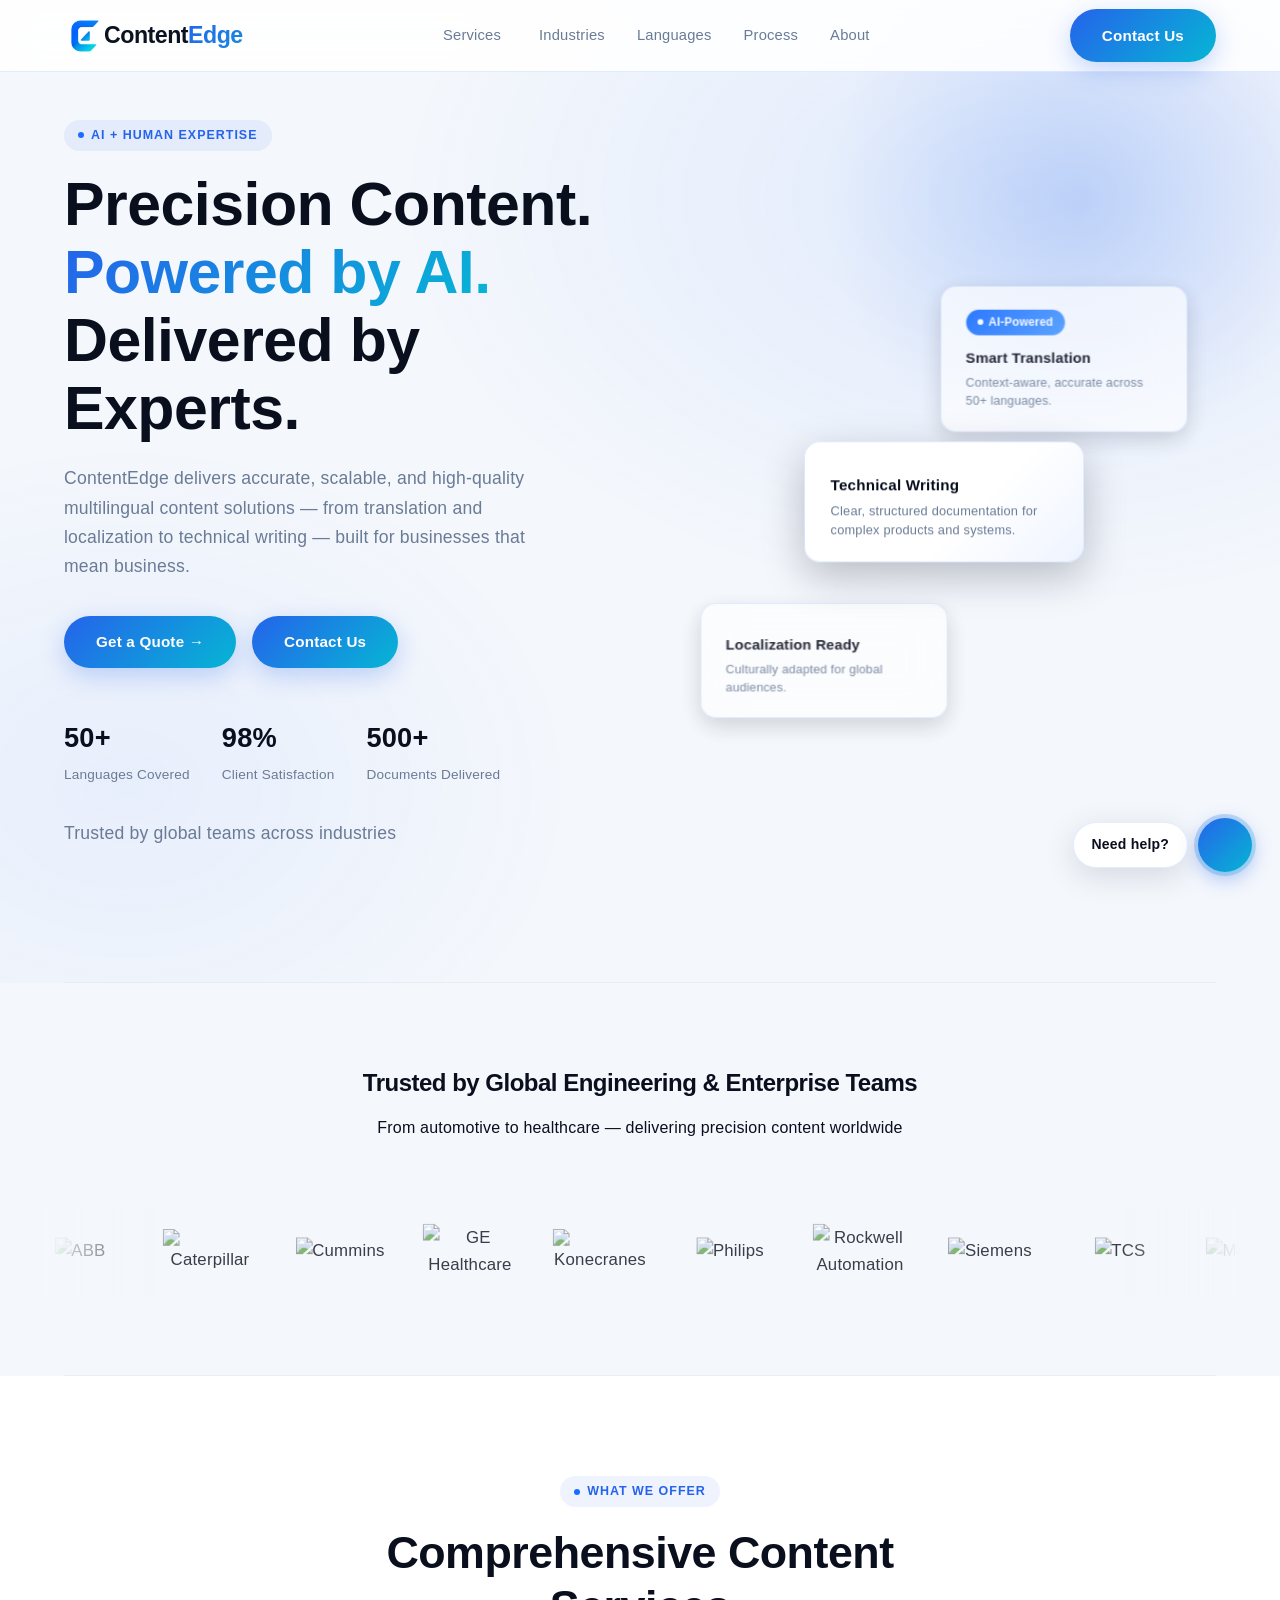
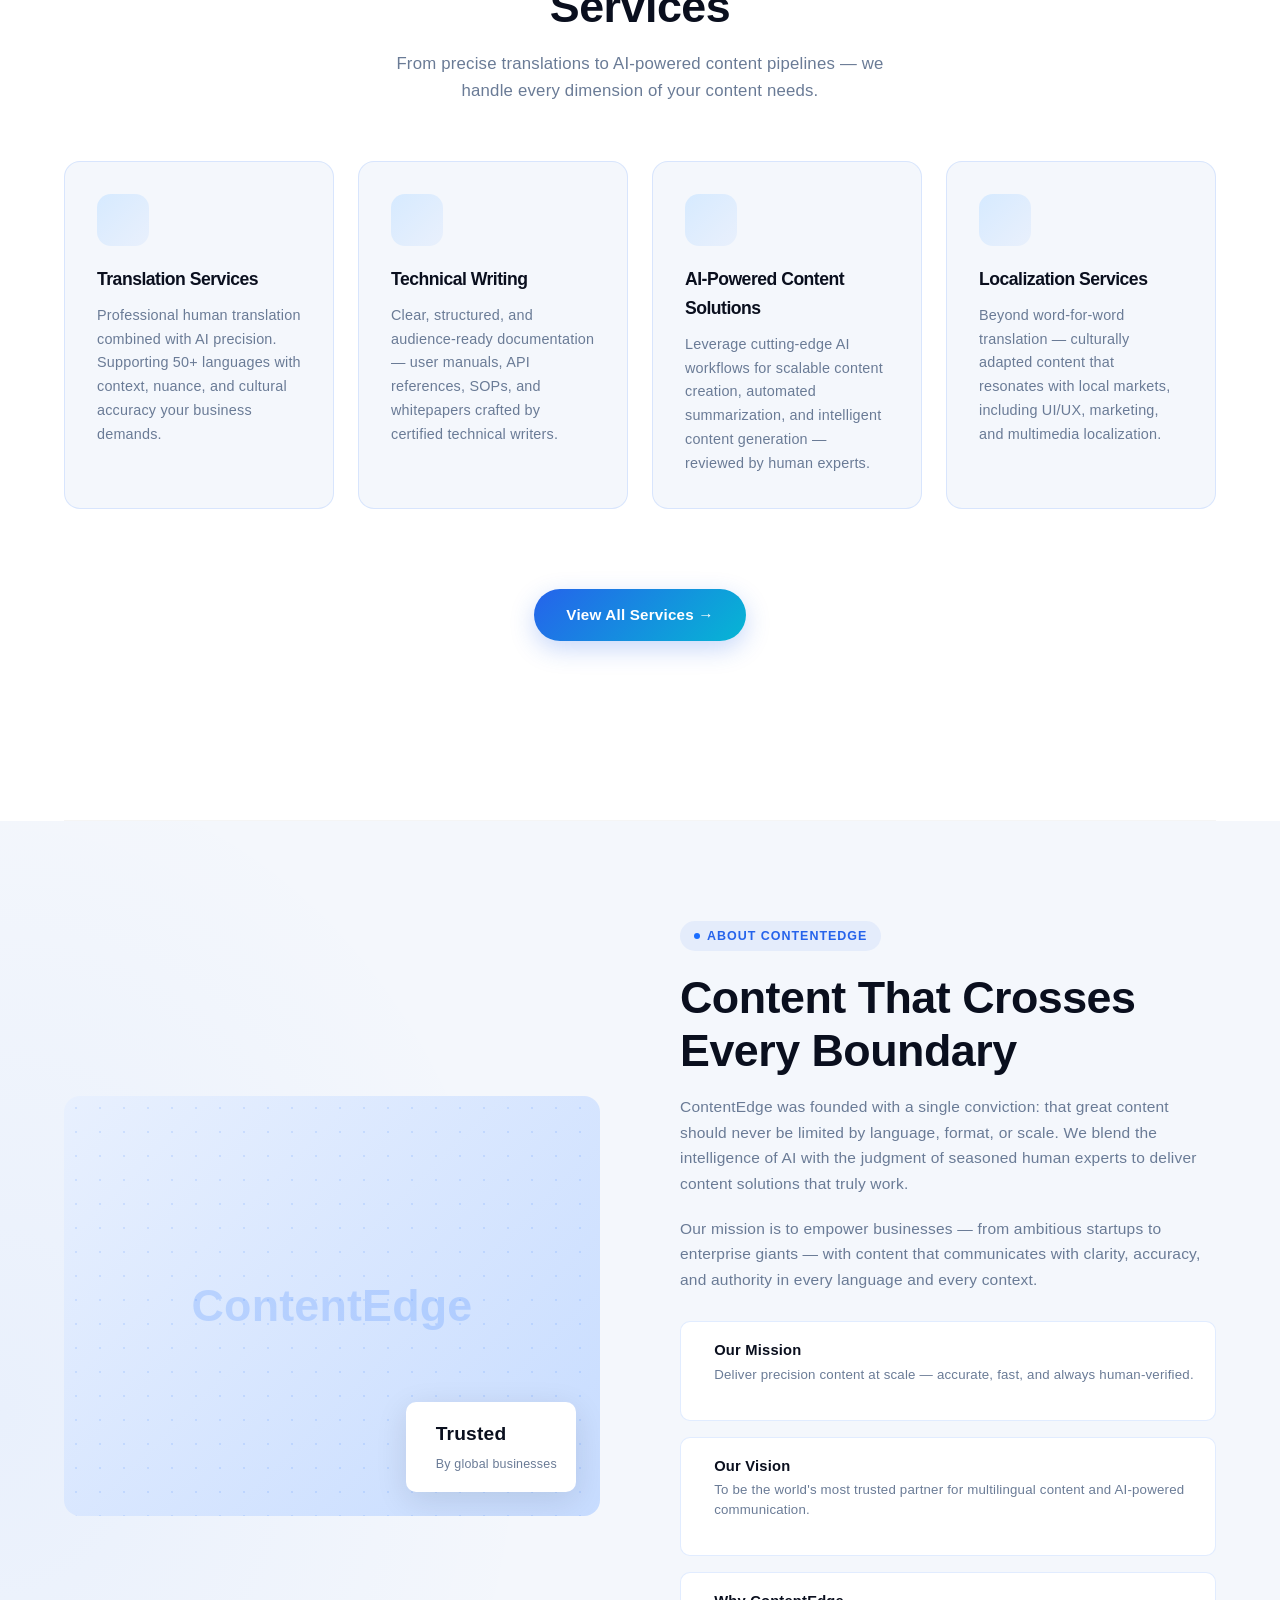
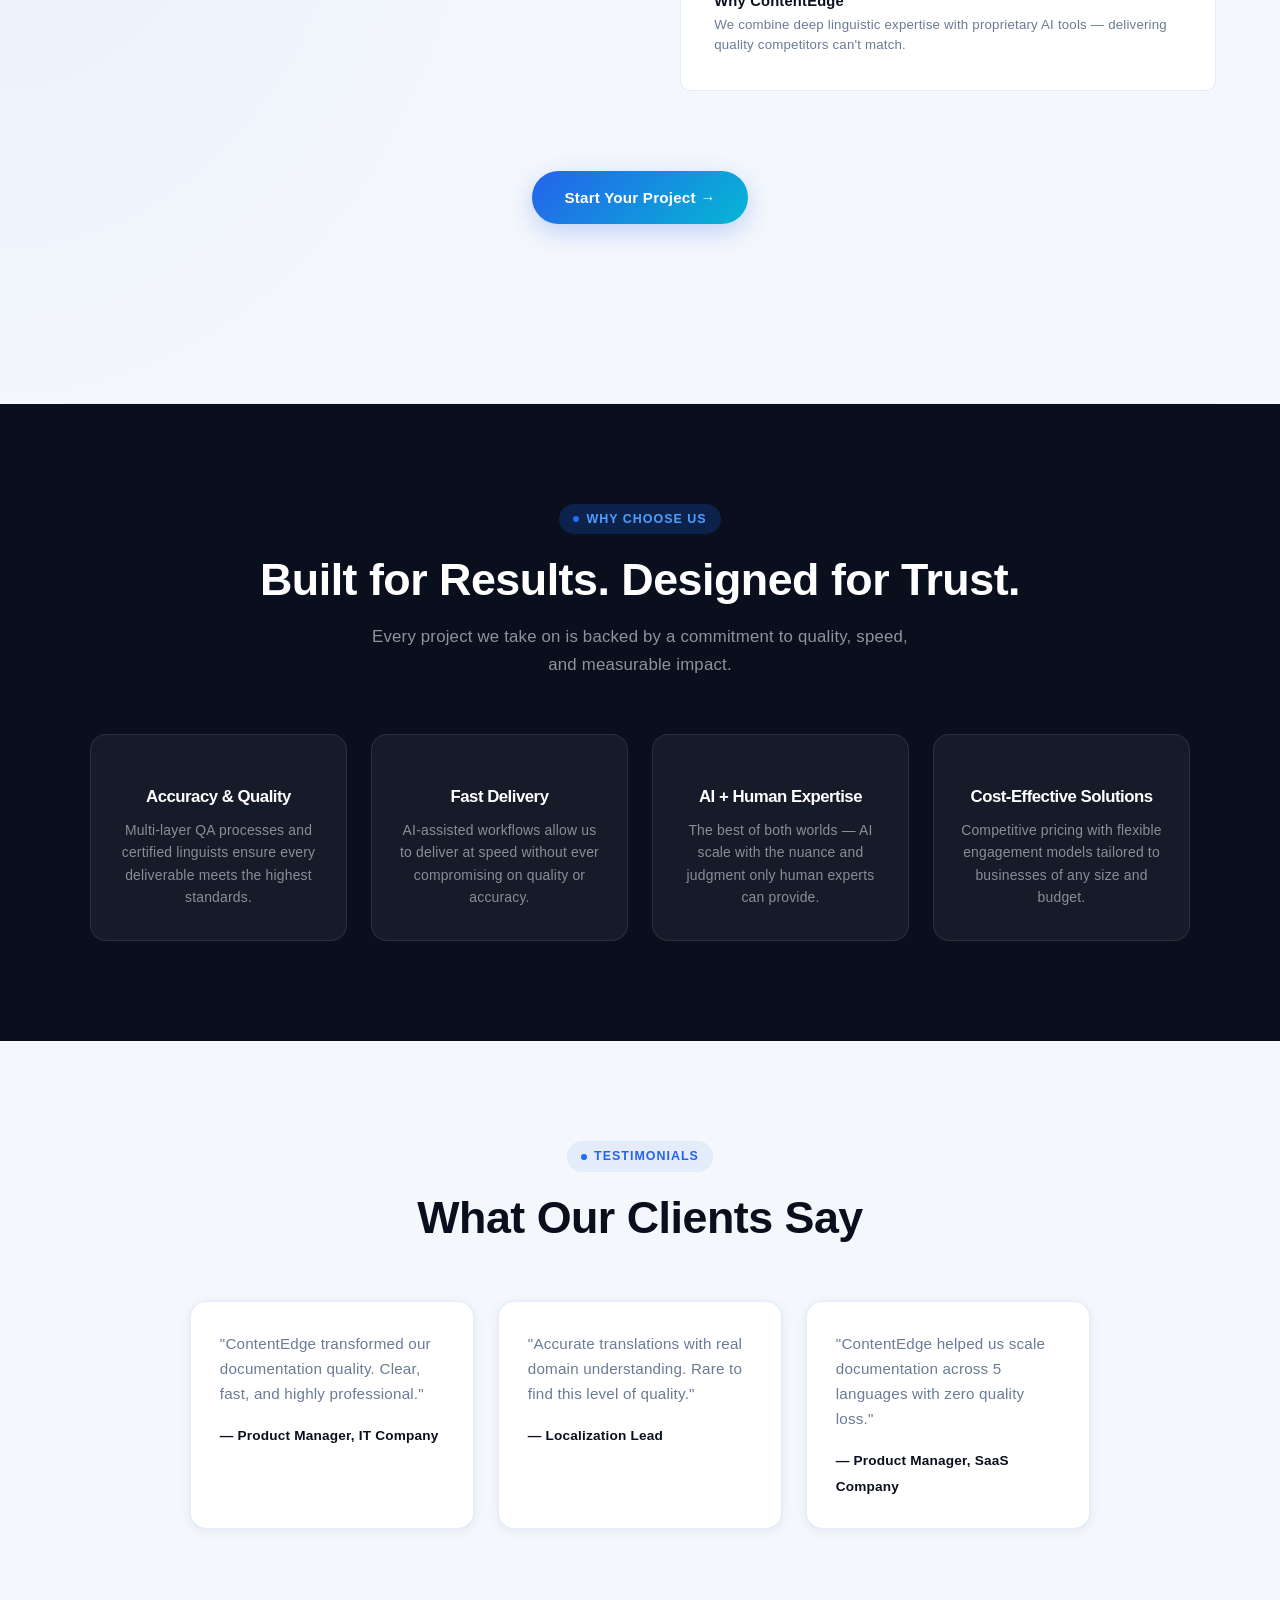
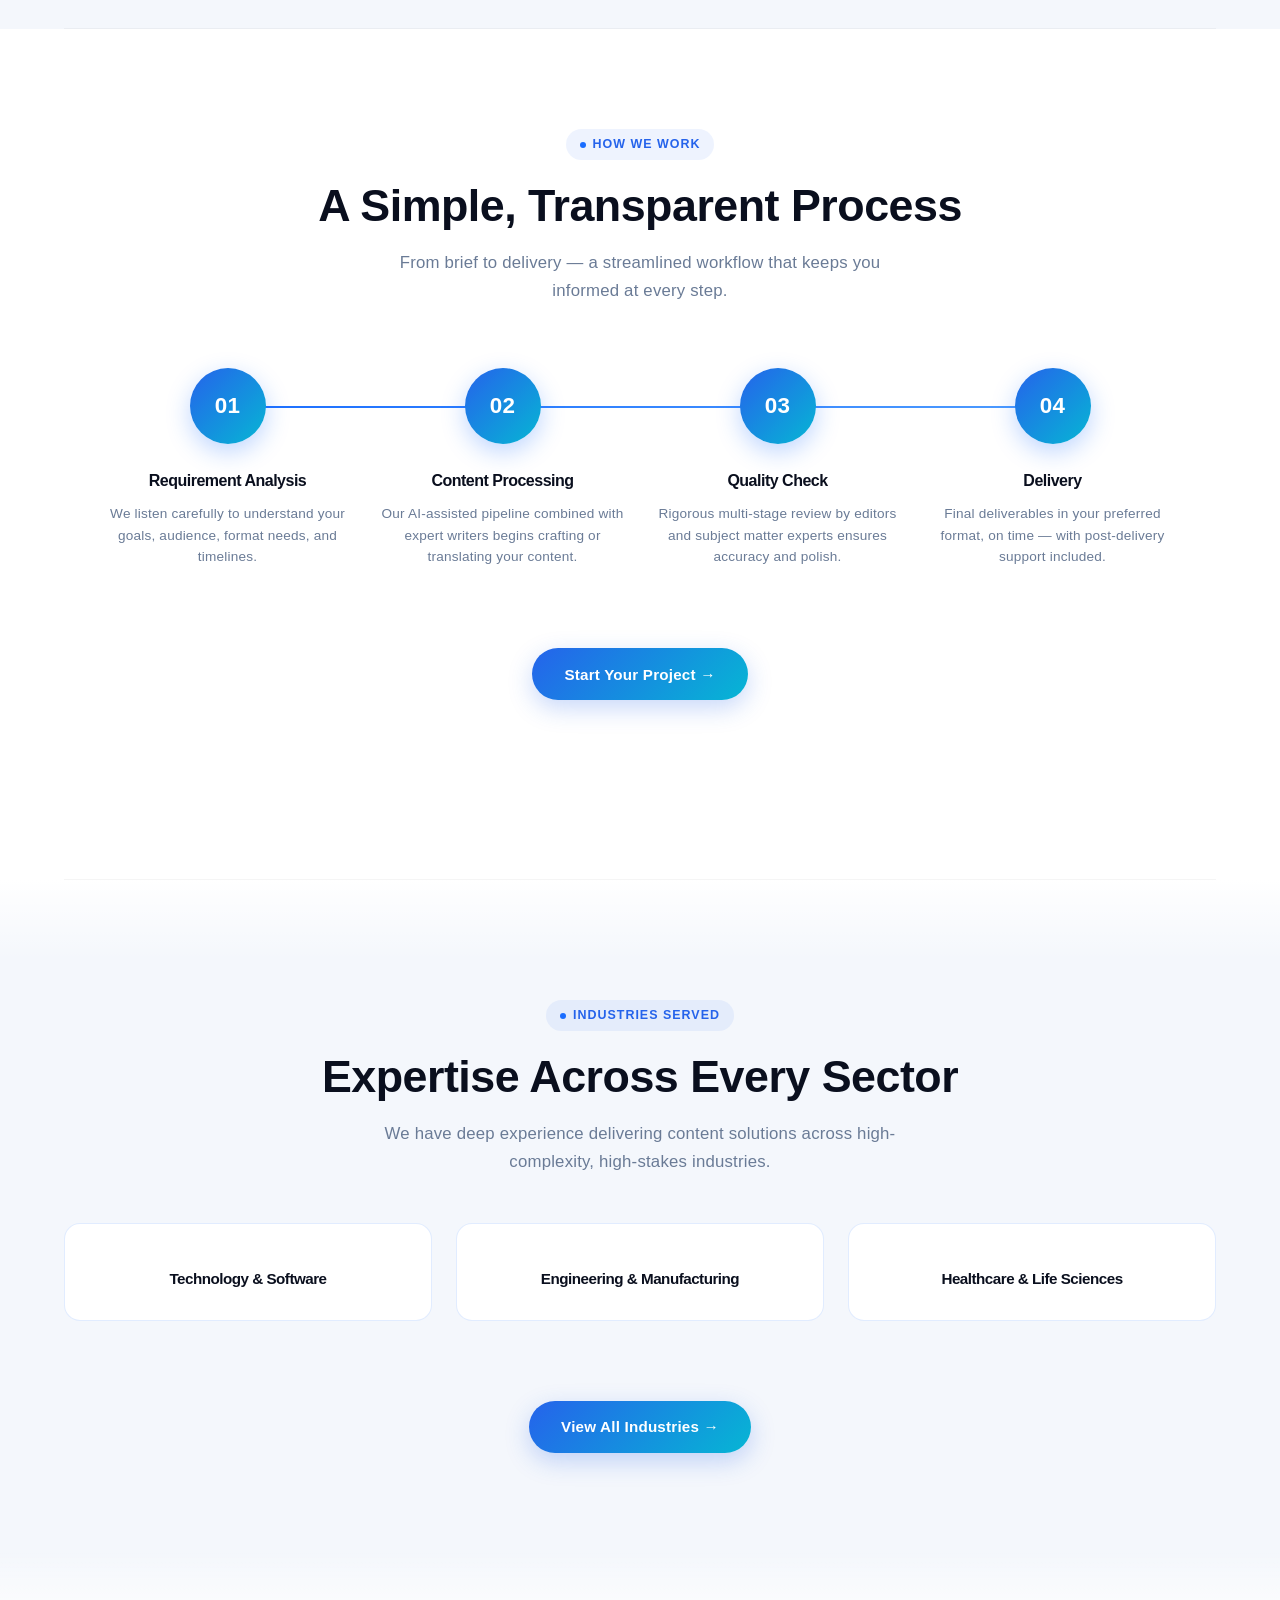
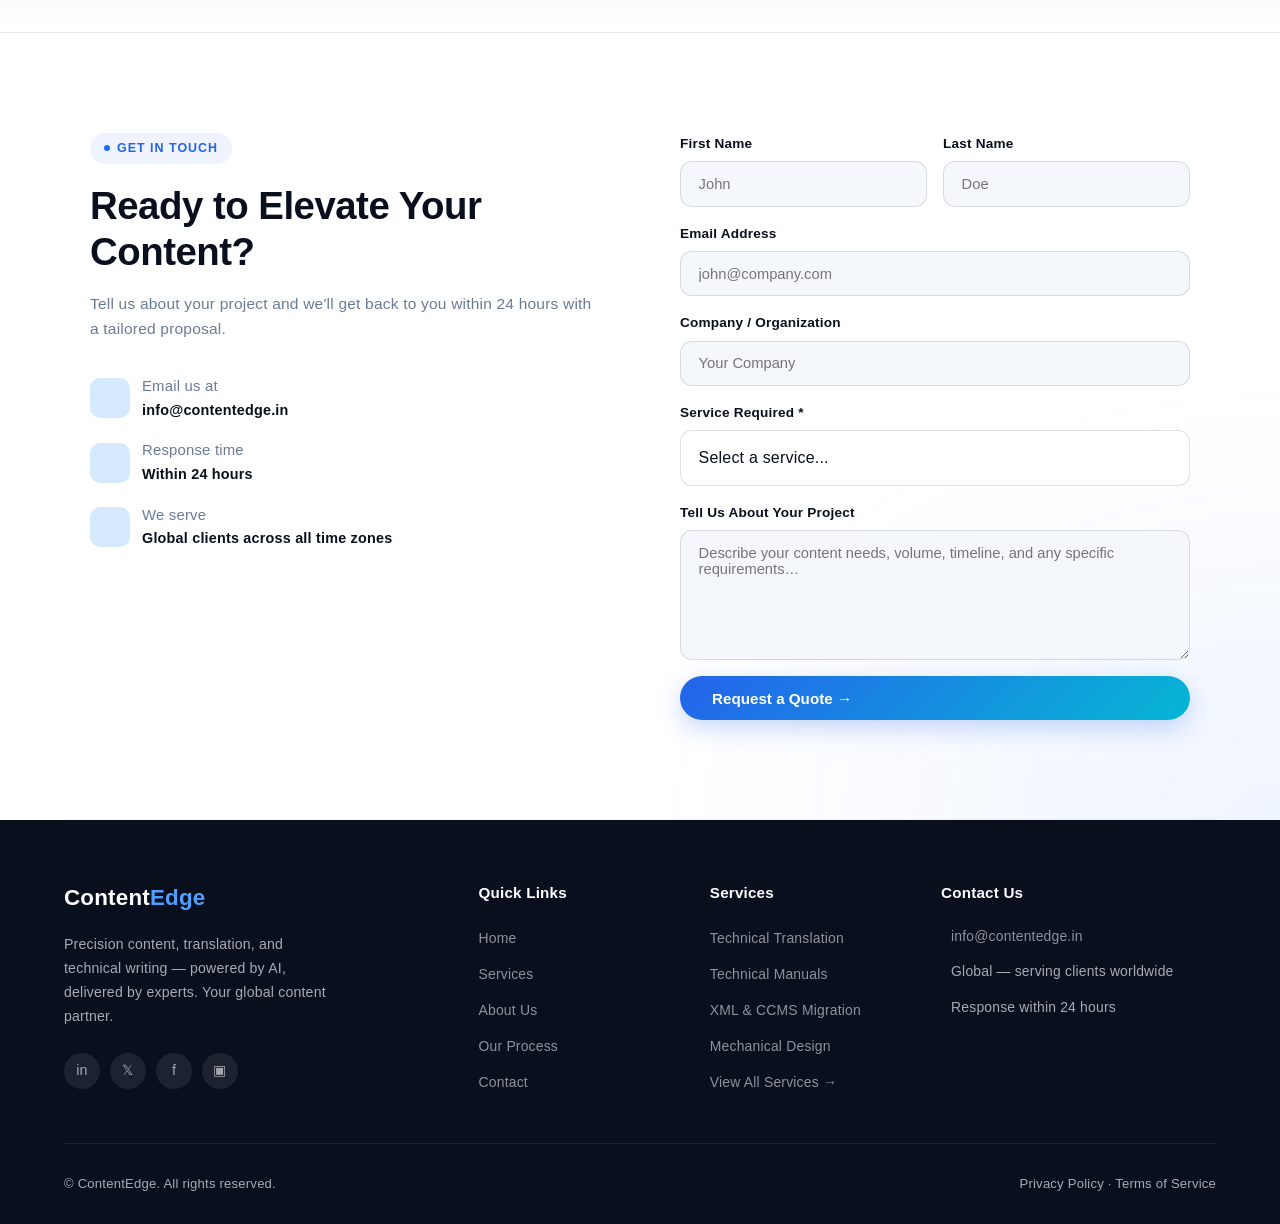
==== commit 420babbc: "Add files via upload" ====
--- a/index.html
+++ b/index.html
@@ -13,12 +13,11 @@
 
   <title>ContentEdge – Precision Content, Powered by AI</title>
   <meta property="og:image" content="https://contentedge.in/assets/og-image.jpg">
-  <link rel="icon" type="image/svg+xml" href="assets/favicon.svg">
-  <link rel="icon" type="image/png" href="assets/favicon.png">
-  <link rel="icon" type="image/png" href="/assets/logowb512.png">
+  <link rel="icon" type="image/svg+xml" href="/assets/favicon.svg">
+  <link rel="icon" type="image/png" href="/assets/favicon.png">
   <link rel="canonical" href="https://contentedge.in">
   <link href="https://api.fontshare.com/v2/css?f[]=satoshi@400,500,700,900&display=swap" rel="stylesheet">
-  <link rel="stylesheet" href="styles.css" />
+  <link rel="stylesheet" href="/styles.css" />
   <script src="https://unpkg.com/lucide@latest" defer></script>
   <!-- Emoji Picker Library -->
   <script type="module" src="https://cdn.jsdelivr.net/npm/emoji-picker-element@^1/index.js"></script>
@@ -79,17 +78,17 @@
     <div class="carousel">
       <div class="track" id="logoTrack">
 
-        <div class="logo"><img src="assets/logos/abb.svg" alt="ABB"></div>
-        <div class="logo"><img src="assets/logos/cat.svg" alt="Caterpillar"></div>
-        <div class="logo"><img src="assets/logos/cummins.svg" alt="Cummins"></div>
-        <div class="logo"><img src="assets/logos/ge_healthcare.svg" alt="GE Healthcare"></div>
-        <div class="logo"><img src="assets/logos/konecranes.svg" alt="Konecranes"></div>
-        <div class="logo"><img src="assets/logos/philips.svg" alt="Philips"></div>
-        <div class="logo"><img src="assets/logos/rockwell_automation.svg" alt="Rockwell Automation"></div>
-        <div class="logo"><img src="assets/logos/siemens.svg" alt="Siemens"></div>
-        <div class="logo"><img src="assets/logos/tcs.svg" alt="TCS"></div>
-        <div class="logo"><img src="assets/logos/mahindra.svg" alt="Mahindra"></div>
-        <div class="logo"><img src="assets/logos/tata.svg" alt="Tata"></div>
+        <div class="logo"><img src="/assets/logos/abb.svg" alt="ABB"></div>
+        <div class="logo"><img src="/assets/logos/cat.svg" alt="Caterpillar"></div>
+        <div class="logo"><img src="/assets/logos/cummins.svg" alt="Cummins"></div>
+        <div class="logo"><img src="/assets/logos/ge_healthcare.svg" alt="GE Healthcare"></div>
+        <div class="logo"><img src="/assets/logos/konecranes.svg" alt="Konecranes"></div>
+        <div class="logo"><img src="/assets/logos/philips.svg" alt="Philips"></div>
+        <div class="logo"><img src="/assets/logos/rockwell_automation.svg" alt="Rockwell Automation"></div>
+        <div class="logo"><img src="/assets/logos/siemens.svg" alt="Siemens"></div>
+        <div class="logo"><img src="/assets/logos/tcs.svg" alt="TCS"></div>
+        <div class="logo"><img src="/assets/logos/mahindra.svg" alt="Mahindra"></div>
+        <div class="logo"><img src="/assets/logos/tata.svg" alt="Tata"></div>
 
       </div>
     </div>
@@ -125,7 +124,7 @@
       </div>
     </div>
     <div class="cta-block">
-      <a href="/services.html" class="btn-primary">View All Services →</a>
+      <a href="/services/" class="btn-primary">View All Services →</a>
     </div>
   </section>
 
@@ -294,7 +293,7 @@
 
   </div>
   <div class="cta-block">
-    <a href="/industries.html" class="btn-primary">View All Industries →</a>
+    <a href="/industries/" class="btn-primary">View All Industries →</a>
   </div>
   </section>
 
@@ -389,11 +388,11 @@
 
 
   <!-- Your main JS -->
-  <script type="module" src="../javascripts/files/chatbot.js"></script>
-  <script type="module" src="../javascripts/files/core.js"></script>
-  <script type="module" src="../javascripts/files/navbar.js"></script>
-  <script type="module" src="../javascripts/files/animations.js"></script>
-  <script type="module" src="../javascripts/files/carousel.js"></script>
+  <script type="module" src="/javascripts/files/chatbot.js"></script>
+  <script type="module" src="/javascripts/files/core.js"></script>
+  <script type="module" src="/javascripts/files/navbar.js"></script>
+  <script type="module" src="/javascripts/files/animations.js"></script>
+  <script type="module" src="/javascripts/files/carousel.js"></script>
   
   
 </body>
--- a/styles.css
+++ b/styles.css
@@ -1066,44 +1066,76 @@
 .mega-grid {
   display: grid;
   grid-template-columns: repeat(3, 1fr);
-  gap: 15px;
+  gap: 12px;
 }
 
 /* ITEM */
 .mega-item {
   display: flex;
-  gap: 10px;
-  padding: 10px;
-  border-radius: 8px;
+  flex-direction: column;
+  align-items: flex-start;
+  gap: 0;
+  padding: 1.3rem 1.2rem;
+  background: var(--offwhite);
+  border: 1px solid var(--border);
+  border-radius: var(--radius-sm);
   cursor: pointer;
-  transition: 0.2s;
-}
-
+  position: relative;
+  overflow: hidden;
+  transition: transform var(--transition), box-shadow var(--transition), background var(--transition);
+}
+.mega-item::before {
+  content: '';
+  position: absolute; top: 0; left: 0; right: 0; height: 3px;
+  background: var(--brand-gradient);
+  transform: scaleX(0); transform-origin: left;
+  transition: transform var(--transition);
+}
+.mega-item:hover::before {
+  transform: scaleX(1);
+}
 .mega-item:hover {
-  background: #dde2e6;
+  background: #fff;
+  transform: translateY(-3px);
+  box-shadow: var(--shadow-md);
 }
 
 /* ICON */
 .mega-item i {
-  width: 42px;
-  height: 42px;
-  background: #d0e7f5;
-  border-radius: 10px;
+  width: 44px;
+  height: 44px;
+  background: linear-gradient(135deg, var(--sky), rgba(26,109,255,0.05));
+  border-radius: 12px;
   display: flex;
   align-items: center;
   justify-content: center;
+  margin-bottom: 0.9rem;
+  transition: transform 0.25s ease;
+  flex-shrink: 0;
+}
+.mega-item:hover i {
+  transform: scale(1.08);
+}
+.mega-item i svg {
+  width: 20px;
+  height: 20px;
+  color: #2563EB;
+  stroke-width: 2;
 }
 
 /* TEXT */
 .mega-item h4 {
-  margin: 0;
-  font-size: 14px;
+  margin: 0 0 4px;
+  font-size: 0.9rem;
+  font-weight: 700;
+  color: var(--navy);
 }
 
 .mega-item p {
   margin: 0;
-  font-size: 12px;
-  color:#6c757d;
+  font-size: 0.78rem;
+  line-height: 1.5;
+  color: var(--muted);
 }
 
 /* VIEW ALL SERVICES LINK */
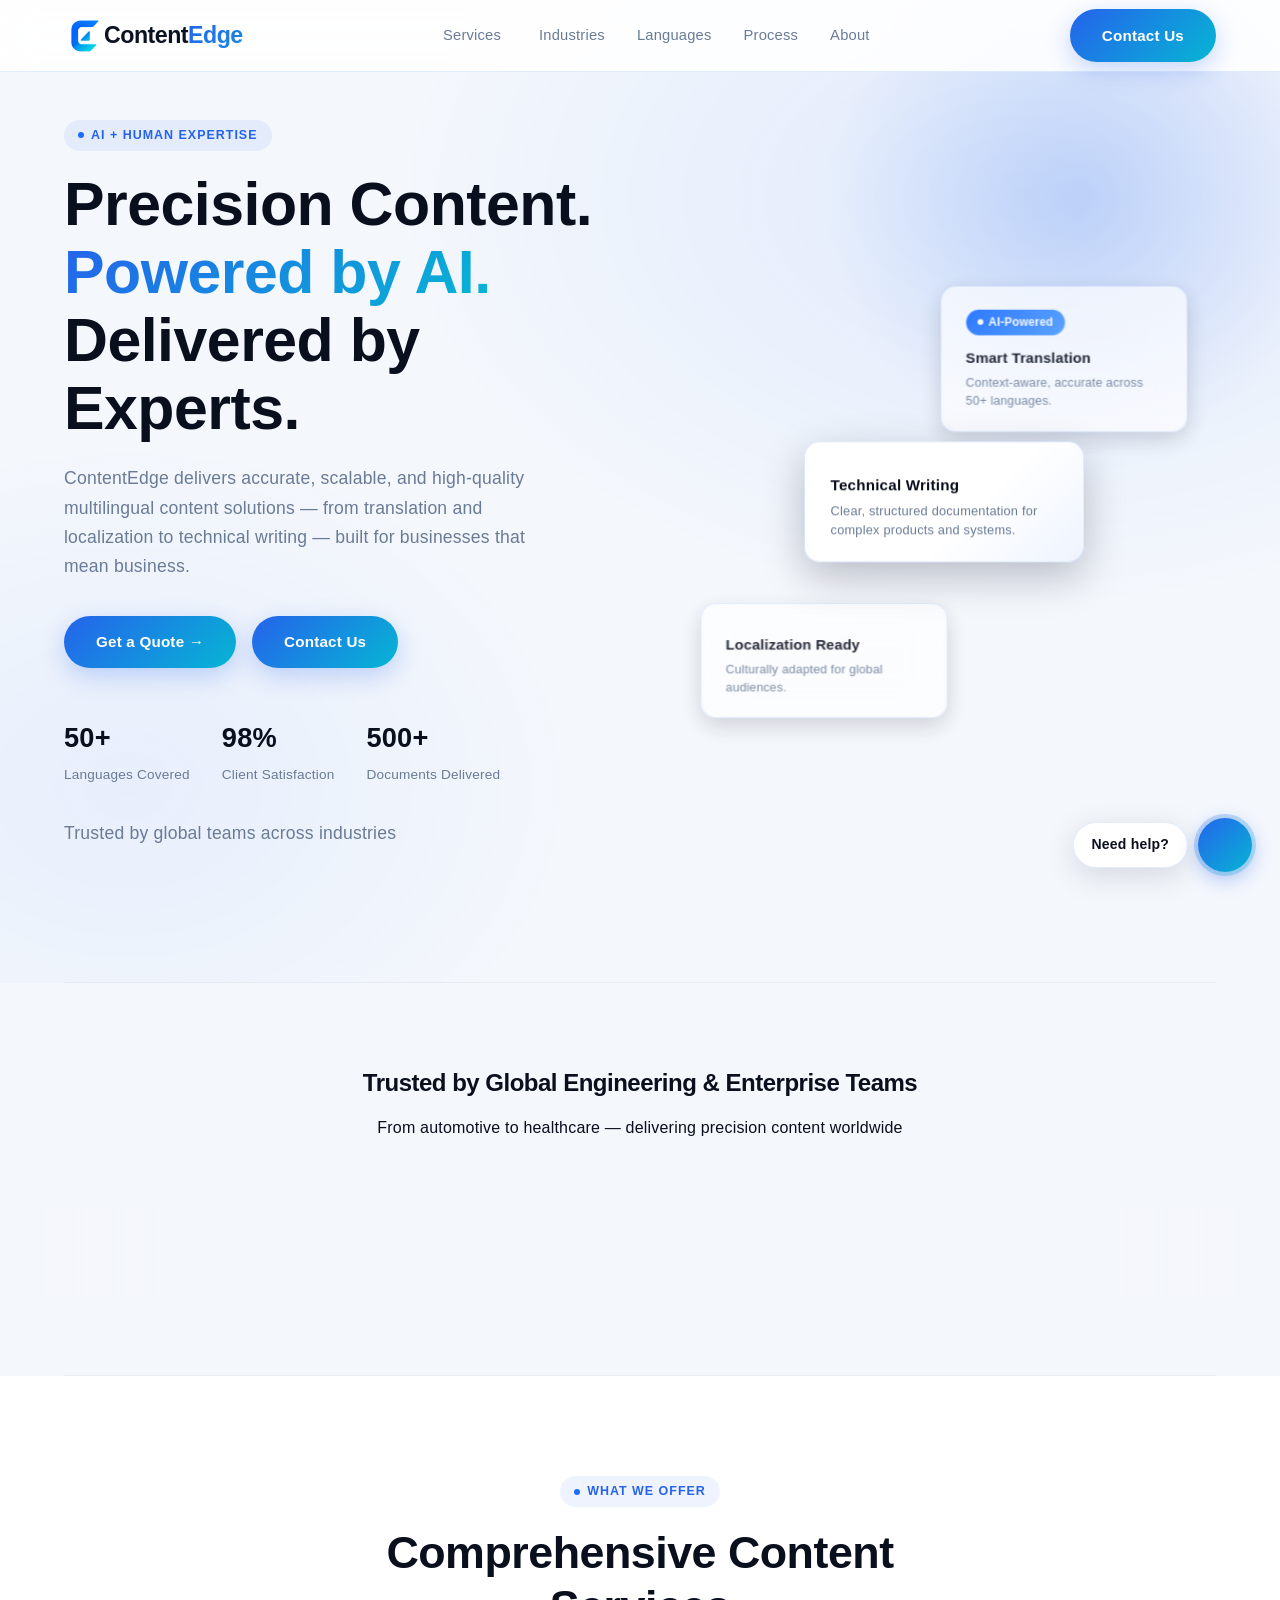
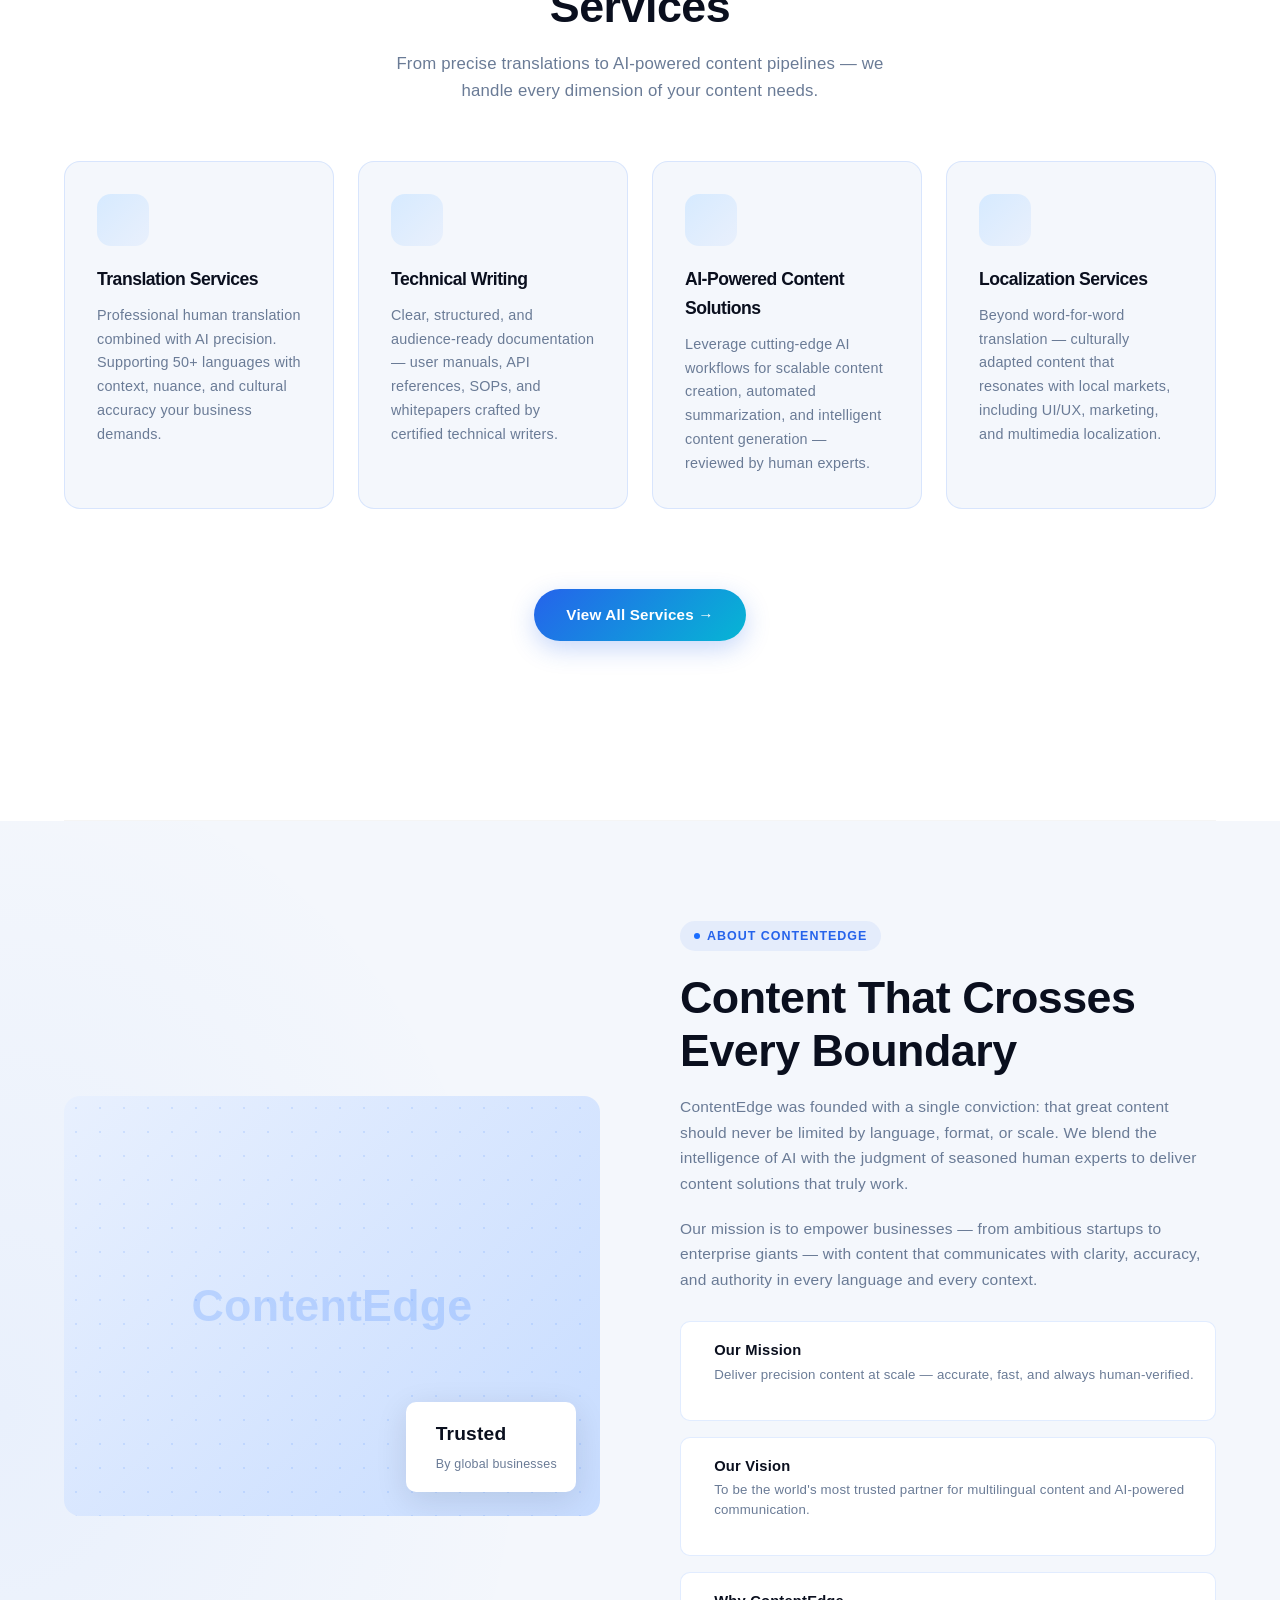
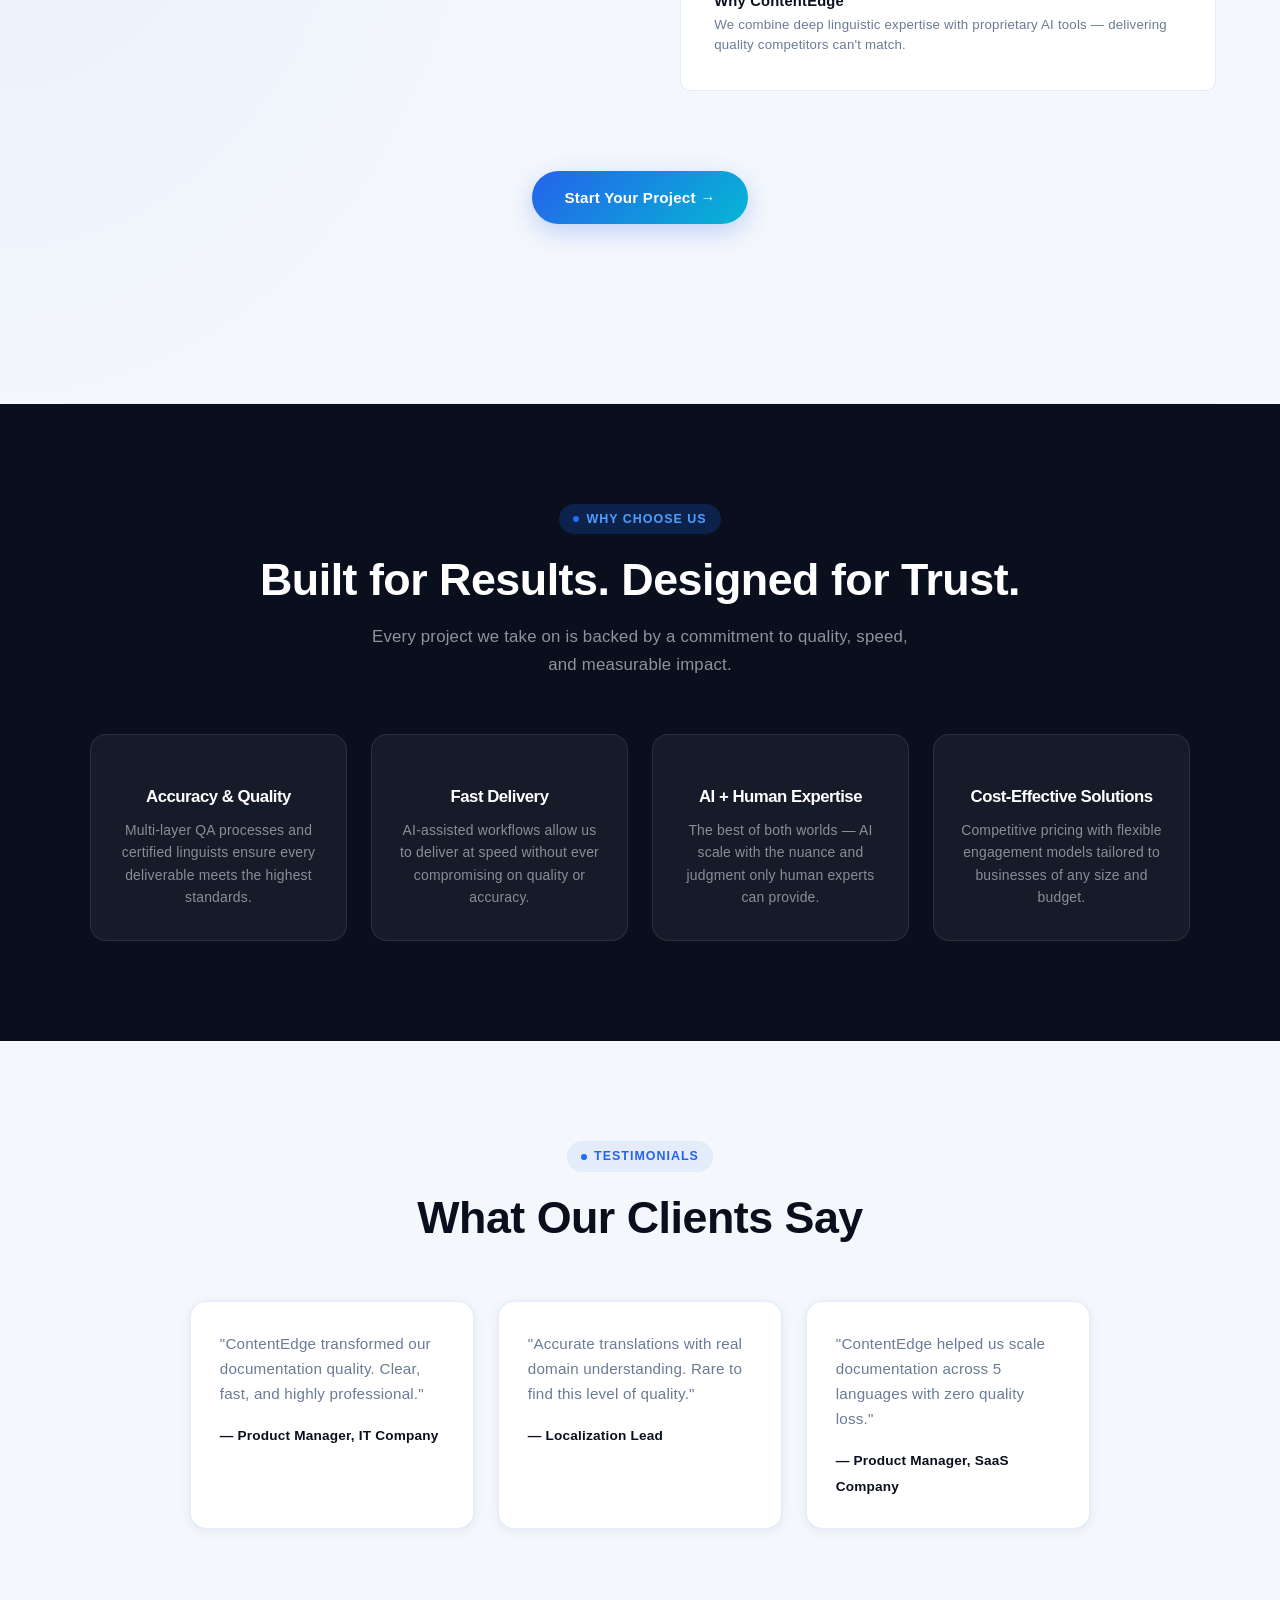
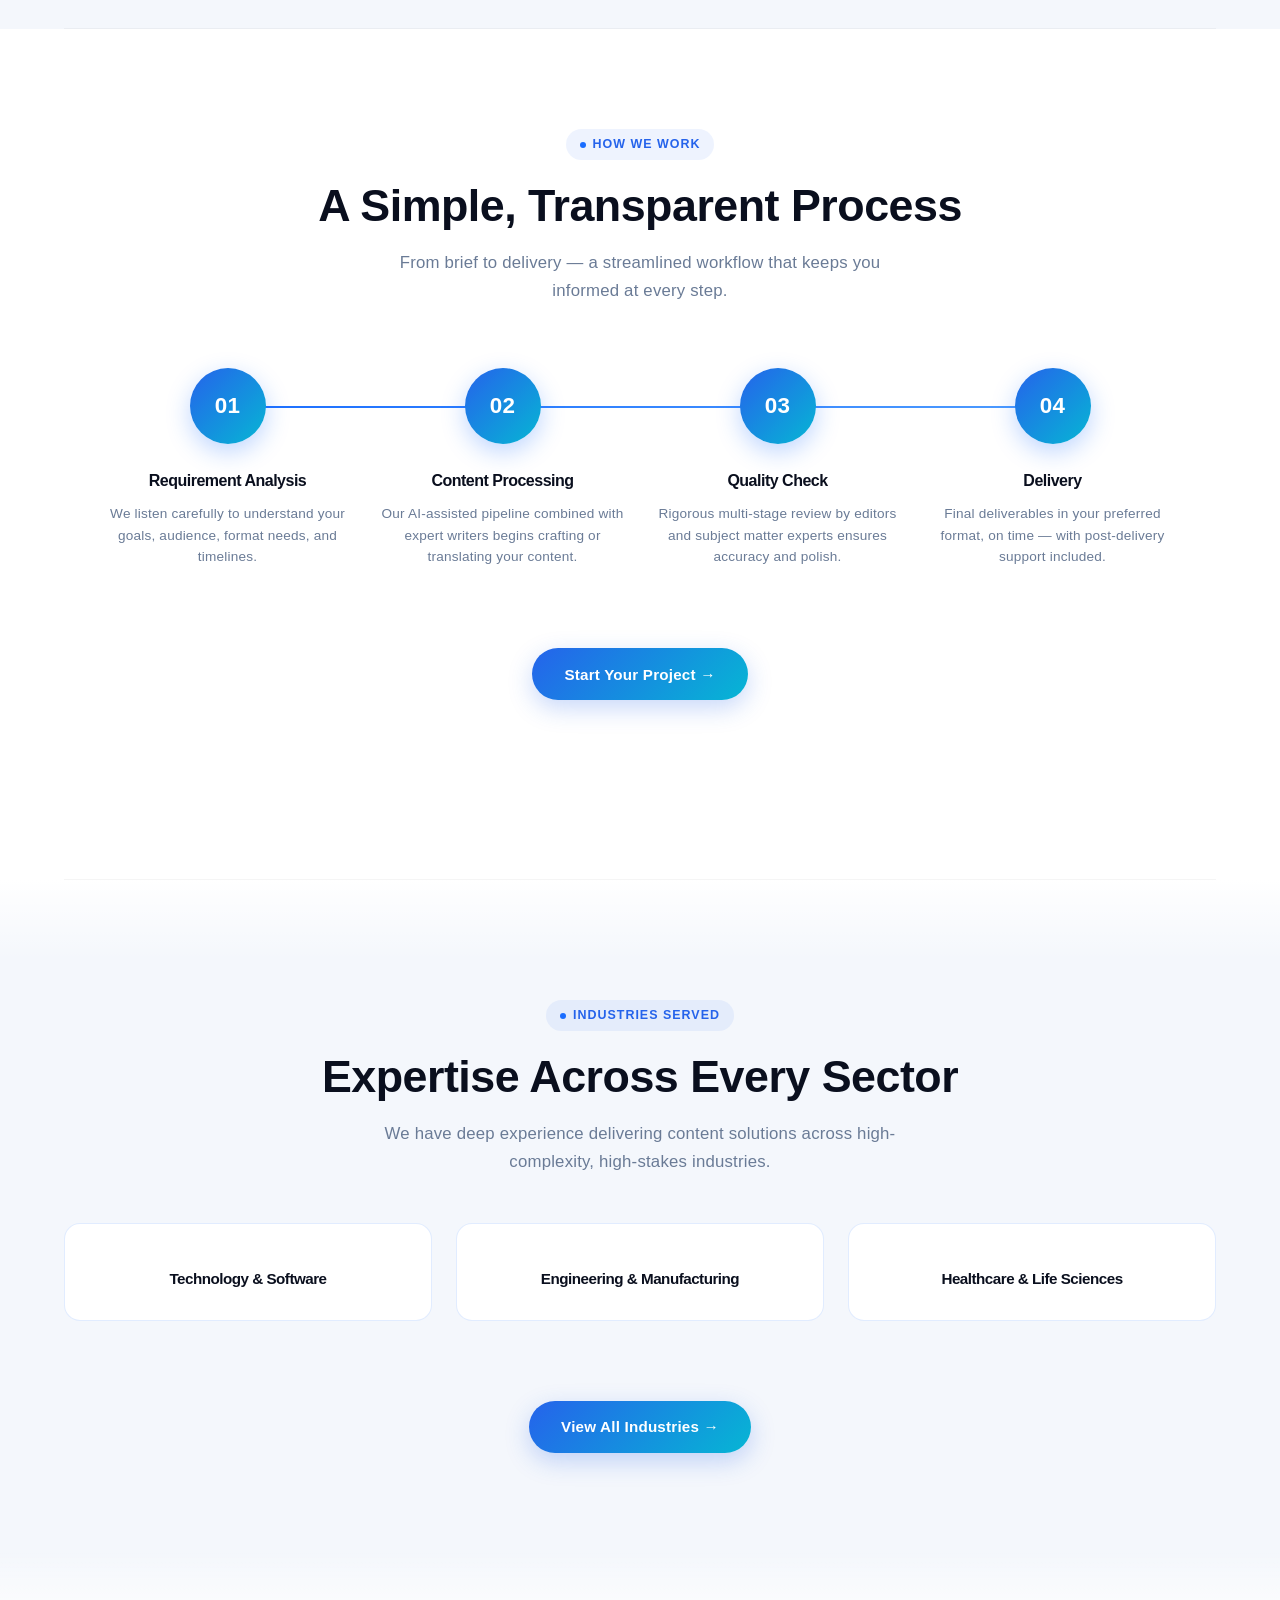
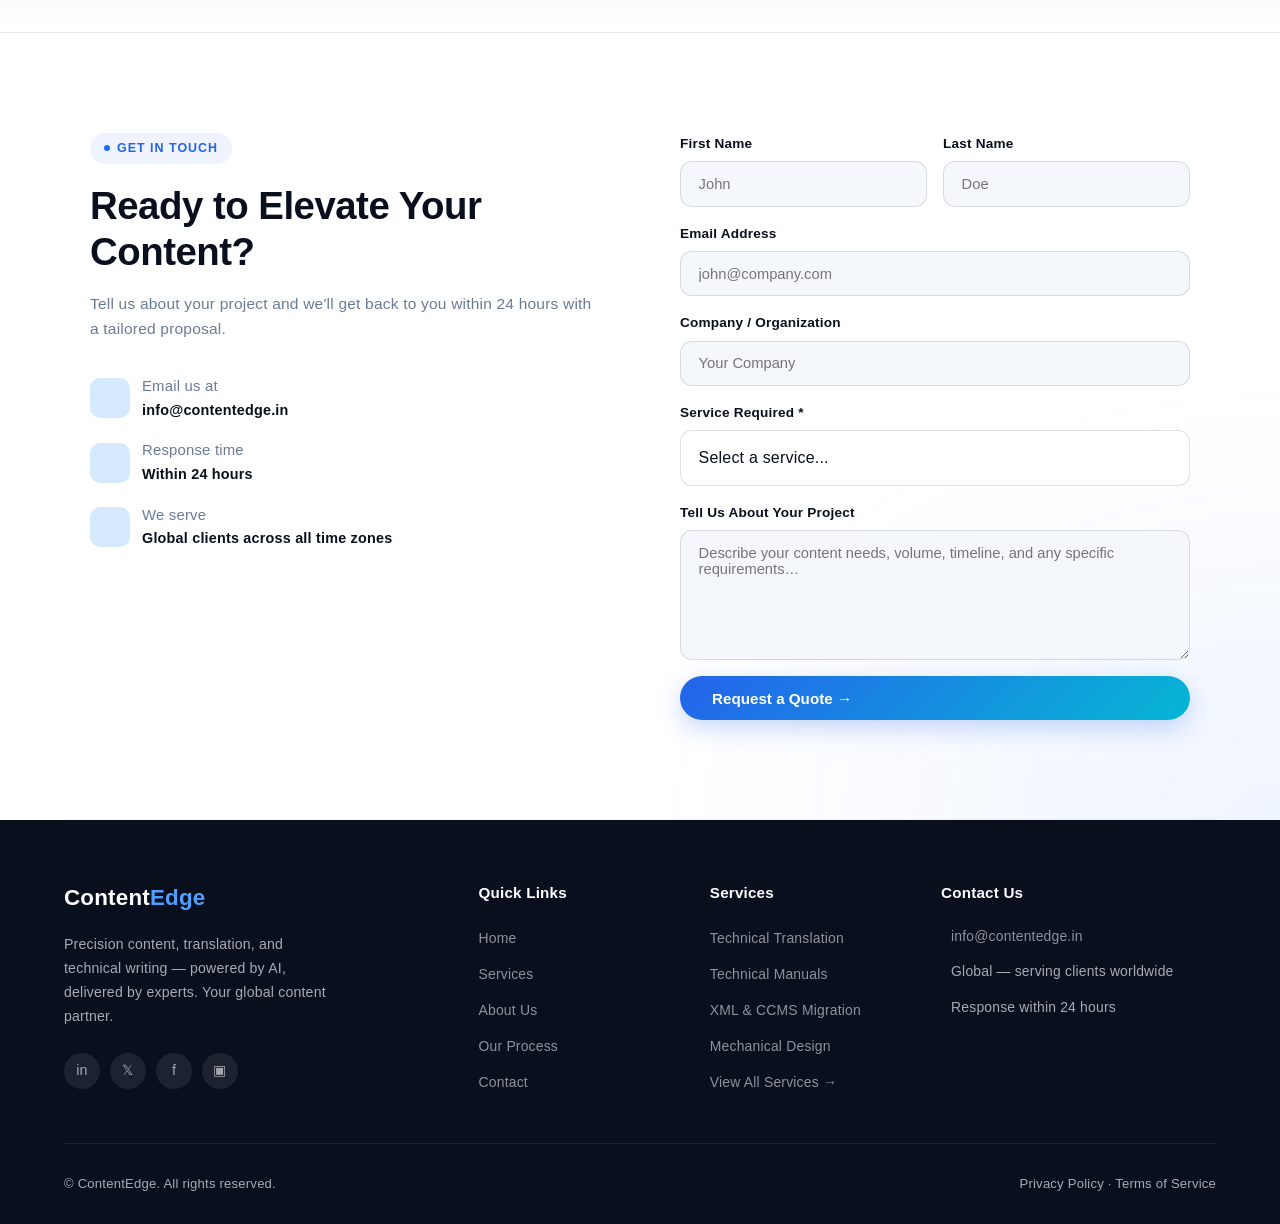
==== commit 61f54dcf: "Update index.html" ====
--- a/index.html
+++ b/index.html
@@ -78,17 +78,17 @@
     <div class="carousel">
       <div class="track" id="logoTrack">
 
-        <div class="logo"><img src="/assets/logos/abb.svg" alt="ABB"></div>
-        <div class="logo"><img src="/assets/logos/cat.svg" alt="Caterpillar"></div>
-        <div class="logo"><img src="/assets/logos/cummins.svg" alt="Cummins"></div>
-        <div class="logo"><img src="/assets/logos/ge_healthcare.svg" alt="GE Healthcare"></div>
-        <div class="logo"><img src="/assets/logos/konecranes.svg" alt="Konecranes"></div>
-        <div class="logo"><img src="/assets/logos/philips.svg" alt="Philips"></div>
-        <div class="logo"><img src="/assets/logos/rockwell_automation.svg" alt="Rockwell Automation"></div>
-        <div class="logo"><img src="/assets/logos/siemens.svg" alt="Siemens"></div>
-        <div class="logo"><img src="/assets/logos/tcs.svg" alt="TCS"></div>
-        <div class="logo"><img src="/assets/logos/mahindra.svg" alt="Mahindra"></div>
-        <div class="logo"><img src="/assets/logos/tata.svg" alt="Tata"></div>
+        <div class="logo"><img src="/assets/logos/abb.svg" alt=""></div>
+        <div class="logo"><img src="/assets/logos/cat.svg" alt=""></div>
+        <div class="logo"><img src="/assets/logos/cummins.svg" alt=""></div>
+        <div class="logo"><img src="/assets/logos/ge_healthcare.svg" alt=""></div>
+        <div class="logo"><img src="/assets/logos/konecranes.svg" alt=""></div>
+        <div class="logo"><img src="/assets/logos/philips.svg" alt=""></div>
+        <div class="logo"><img src="/assets/logos/rockwell_automation.svg" alt=""></div>
+        <div class="logo"><img src="/assets/logos/siemens.svg" alt=""></div>
+        <div class="logo"><img src="/assets/logos/tcs.svg" alt=""></div>
+        <div class="logo"><img src="/assets/logos/mahindra.svg" alt=""></div>
+        <div class="logo"><img src="/assets/logos/tata.svg" alt=""></div>
 
       </div>
     </div>
